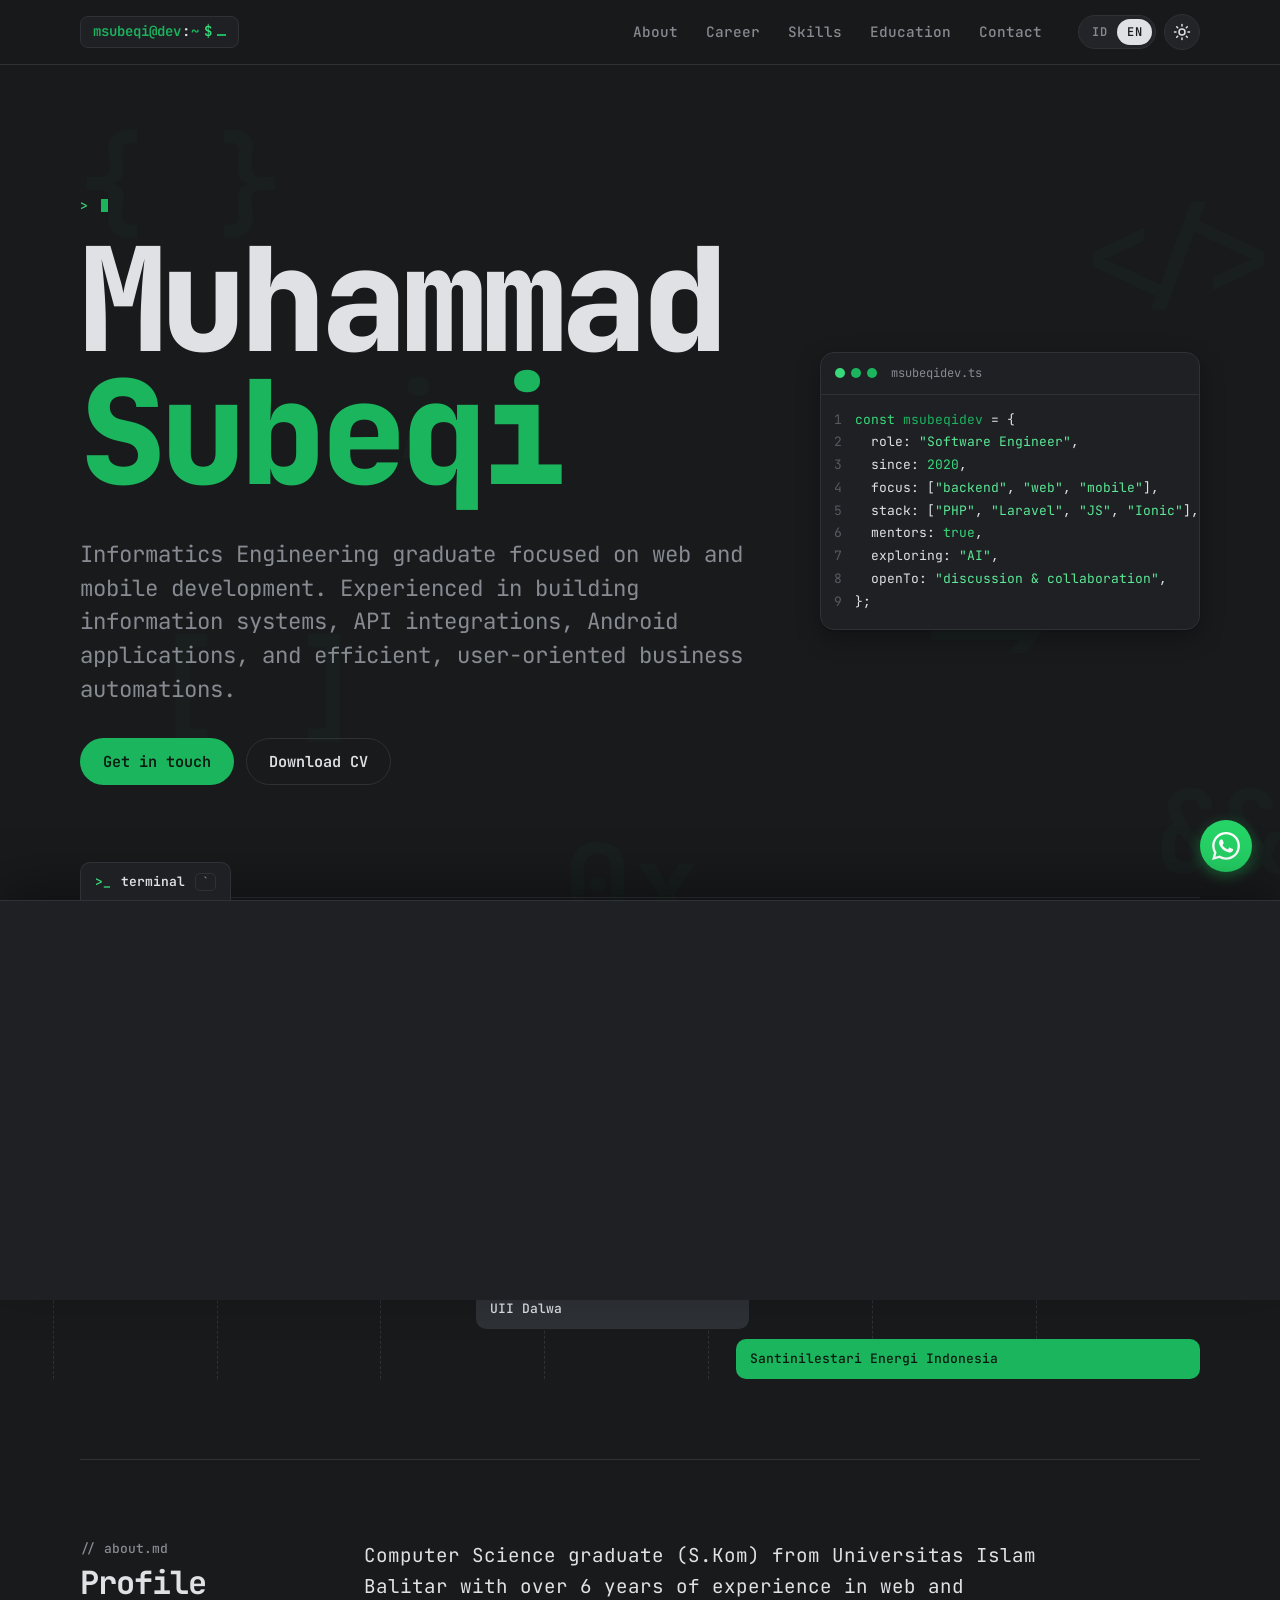
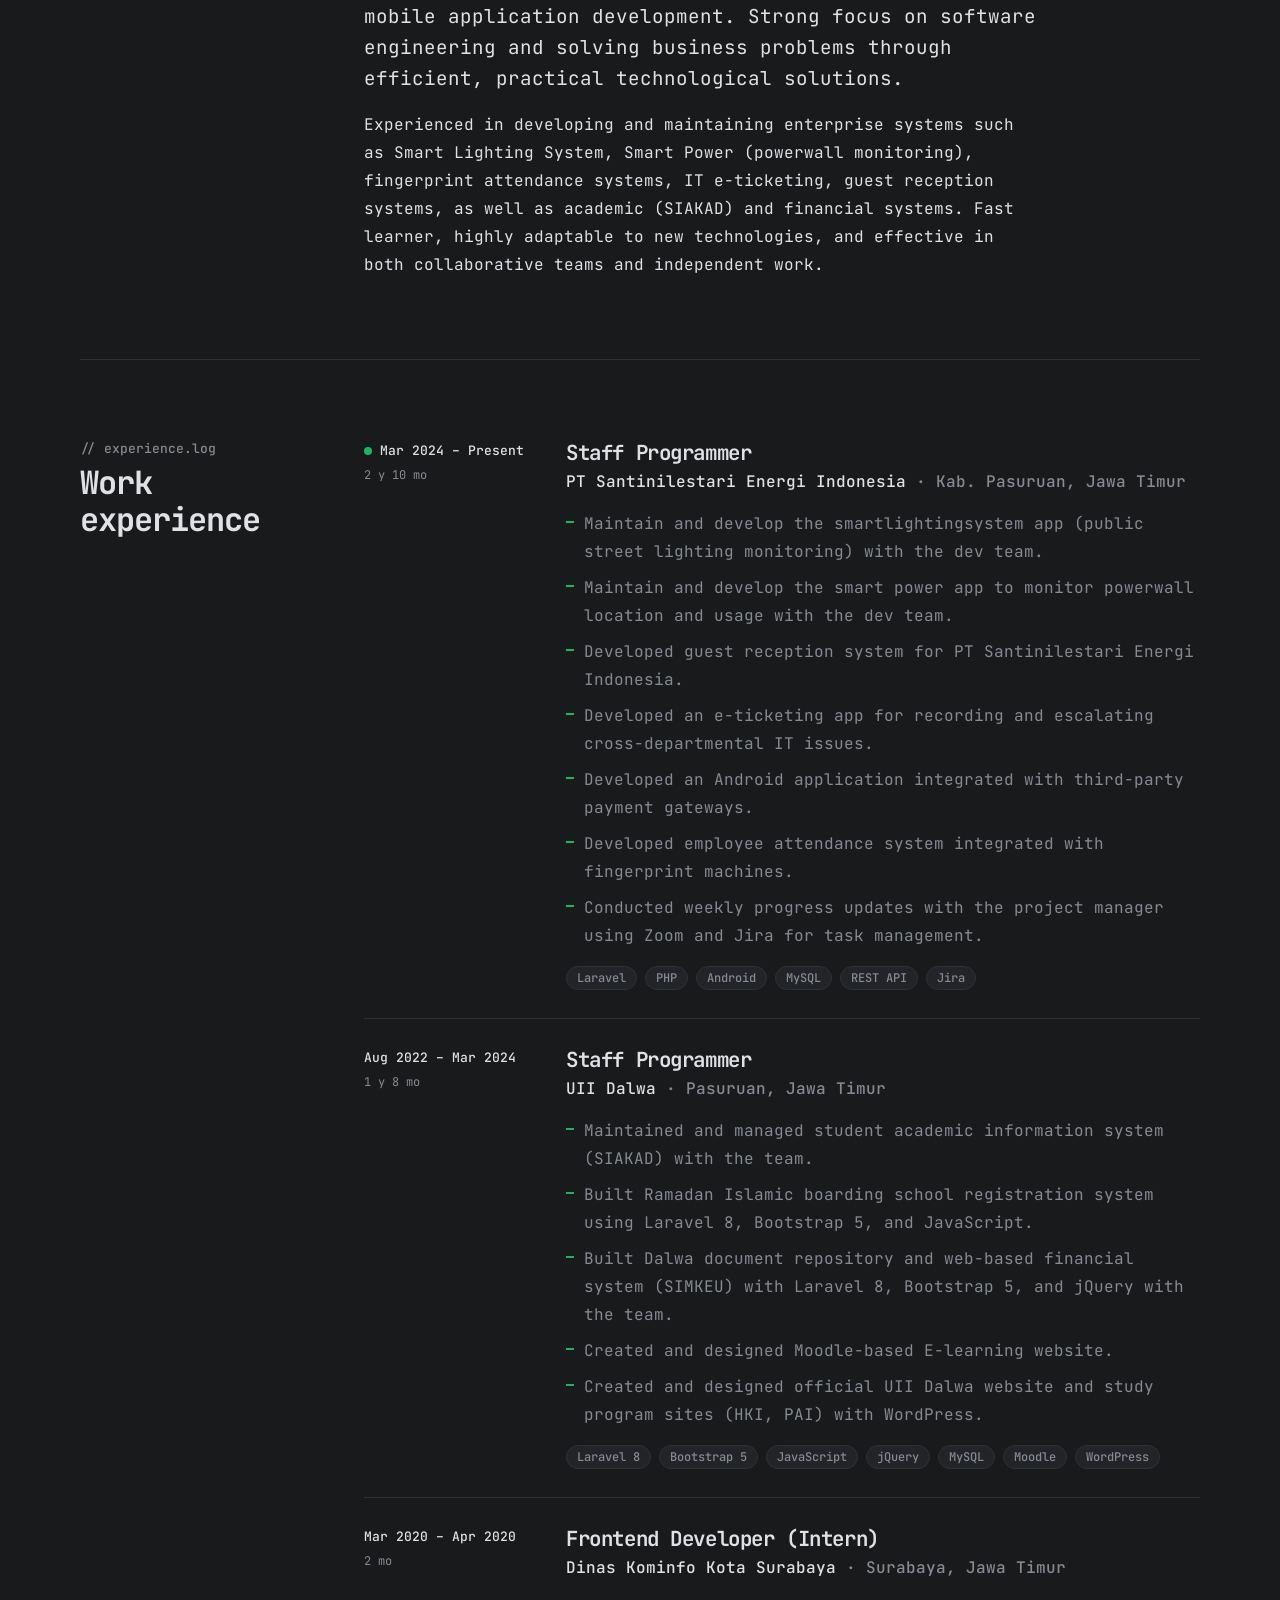
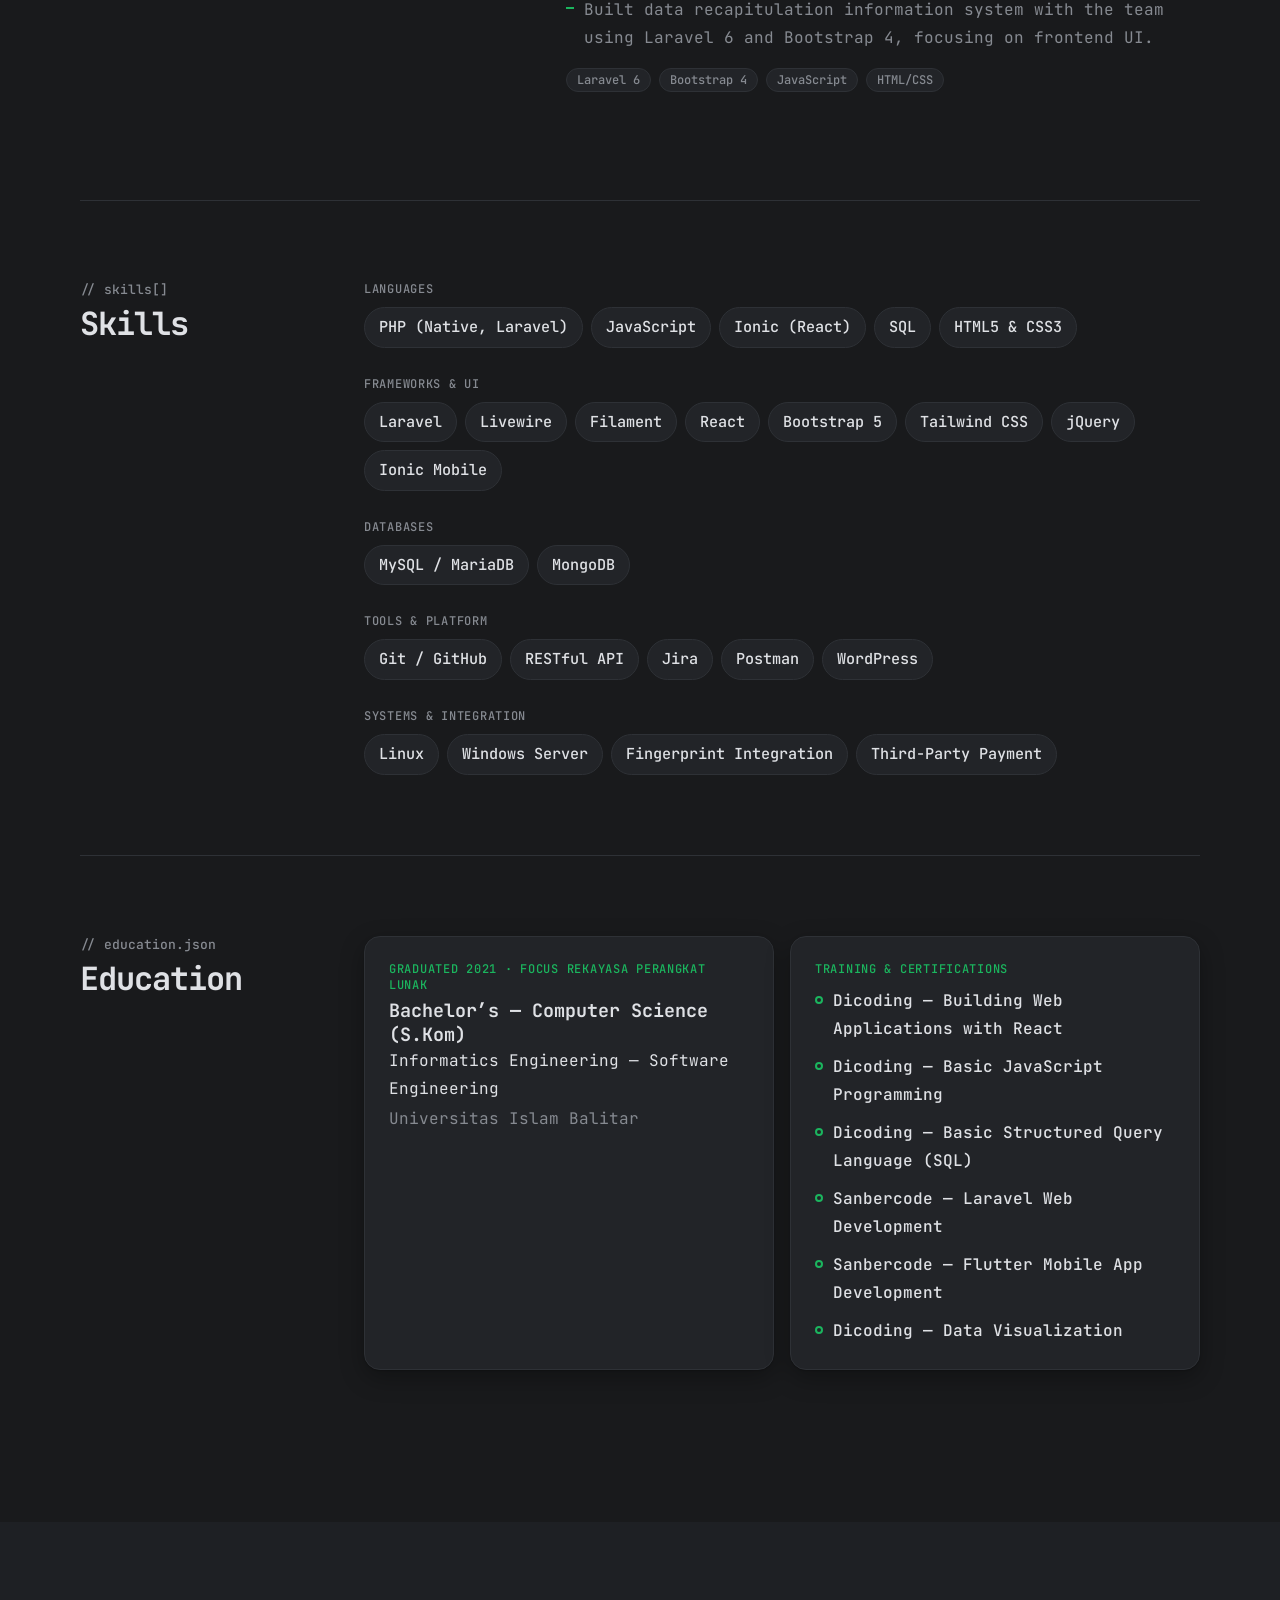
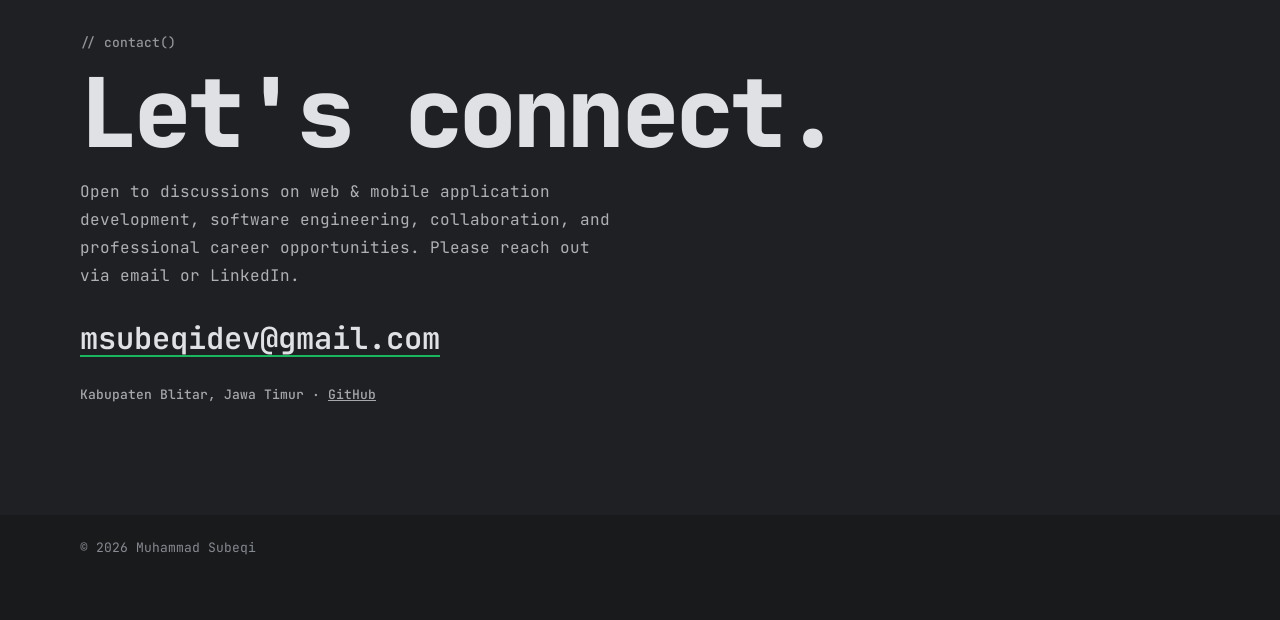
==== index.html @ 59c16192 "Initial commit: Muhammad Subeqi (msubeqidev) portfolio website" ====
<!doctype html>
<html lang="id">

<head>
    <meta charset="UTF-8" />
    <meta name="viewport" content="width=device-width, initial-scale=1.0, interactive-widget=resizes-content" />
    <title>Muhammad Subeqi — Software Engineer | Web &amp; Mobile Developer</title>
    <meta name="description"
        content="CV Muhammad Subeqi (msubeqidev), Software Engineer &amp; Web/Mobile Developer lulusan Teknik Informatika Universitas Islam Balitar. Berpengalaman dalam pengembangan sistem informasi enterprise, integrasi API, aplikasi Android, dan otomasi." />
    <meta name="author" content="Muhammad Subeqi" />
    <meta name="robots" content="index, follow, max-image-preview:large" />
    <link rel="canonical" href="https://msubeqidev.github.io/" />
    <meta name="theme-color" content="#191a1c" />

    <meta property="og:type" content="profile" />
    <meta property="og:site_name" content="Muhammad Subeqi" />
    <meta property="og:title" content="Muhammad Subeqi — Software Engineer | Web &amp; Mobile Developer" />
    <meta property="og:description"
        content="Software Engineer dengan pengalaman lebih dari 10 tahun di web, desktop, mobile, backend, dan arsitektur sistem." />
    <meta property="og:url" content="https://msubeqidev.github.io/" />
    <meta property="og:image" content="https://msubeqidev.github.io/og-image.png" />
    <meta property="og:image:width" content="1200" />
    <meta property="og:image:height" content="630" />
    <meta property="og:locale" content="id_ID" />
    <meta property="og:locale:alternate" content="en_US" />
    <meta property="profile:first_name" content="Muhammad" />
    <meta property="profile:last_name" content="Subeqi" />
    <meta name="twitter:card" content="summary_large_image" />
    <meta name="twitter:title" content="Muhammad Subeqi — Software Engineer | Web &amp; Mobile Developer" />
    <meta name="twitter:description"
        content="Software Engineer &amp; Web/Mobile Developer lulusan Teknik Informatika. Berpengalaman dalam sistem informasi enterprise, integrasi API, dan aplikasi Android." />
    <meta name="twitter:image" content="https://msubeqidev.github.io/og-image.png" />

    <script type="application/ld+json">
        {
            "@context": "https://schema.org",
            "@type": "ProfilePage",
            "url": "https://msubeqidev.github.io/",
            "mainEntity": {
                "@type": "Person",
                "name": "Muhammad Subeqi",
                "alternateName": "msubeqidev",
                "url": "https://msubeqidev.github.io/",
                "image": "https://msubeqidev.github.io/og-image.png",
                "jobTitle": "Staff Programmer",
                "worksFor": {
                    "@type": "Organization",
                    "name": "PT Santinilestari Energi Indonesia"
                },
                "alumniOf": {
                    "@type": "CollegeOrUniversity",
                    "name": "Universitas Islam Balitar"
                },
                "address": {
                    "@type": "PostalAddress",
                    "addressRegion": "Jawa Timur",
                    "addressCountry": "ID"
                },
                "email": "mailto:msubeqidev@gmail.com",
                "telephone": "08573561003",
                "sameAs": [
                    "https://github.com/muhsubeqi",
                    "https://id.linkedin.com/in/muhammadsubeqi"
                ],
                "knowsAbout": [
                    "Software Engineering",
                    "Web Development",
                    "Mobile Development",
                    "Backend Development",
                    "PHP",
                    "Laravel",
                    "JavaScript",
                    "React",
                    "Livewire",
                    "Filament",
                    "Android",
                    "MySQL",
                    "MongoDB",
                    "REST API",
                    "Jira"
                ]
            }
        }
    </script>
    <link rel="icon" type="image/svg+xml" href="./favicon.svg" />
    <script>
        try {
            var t = localStorage.getItem('theme');
            if (t === 'light' || t === 'dark') document.documentElement.dataset.theme = t;
        } catch (e) {
        }
        // Language: a saved choice wins; otherwise English unless the browser's first language is Indonesian.
        try {
            var l = null;
            try {
                l = localStorage.getItem('lang');
            } catch (e) {
            }
            if (l !== 'en' && l !== 'id') {
                var list = (navigator.languages && navigator.languages.length ? navigator.languages : [navigator.language || 'id']);
                var isId = list.some(function (x) {
                    return /^(id|in)(-|$)/i.test(x) || /-ID$/i.test(x);
                });
                l = isId ? 'id' : 'en';
            }
            if (l === 'en') document.documentElement.lang = 'en';
        } catch (e) {
        }
    </script>
    <script type="module" crossorigin src="./assets/index.js"></script>
    <link rel="stylesheet" crossorigin href="./assets/index.css">
</head>

<body>
    <div id="root">
        <div class="progress" aria-hidden="true"></div>
        <div class="glyphs" aria-hidden="true"><span style="left:6%;top:14%;--depth:0.22">{ }</span><span
                style="left:84%;top:22%;--depth:0.34">&lt;/&gt;</span><span
                style="left:72%;top:62%;--depth:0.14">=&gt;</span><span style="left:12%;top:70%;--depth:0.3">[
                ]</span><span style="left:90%;top:86%;--depth:0.2">&amp;&amp;</span><span
                style="left:44%;top:92%;--depth:0.12">0x</span><span style="left:30%;top:38%;--depth:0.4">;</span></div>
        <a class="skip" href="#about">Lewati ke konten</a>
        <header class="site-header">
            <div class="wrap header-row"><a class="brand" href="#top" aria-label="msubeqidev"><span class="ps1"
                        aria-hidden="true"><span class="ps-user">msubeqi@dev</span><span class="ps-sep">:</span><span
                            class="ps-path">~</span><span class="ps-dollar">$</span><span
                            class="ps-cursor"></span></span></a>
                <button type="button" class="menu-btn" aria-expanded="false" aria-controls="site-menu"
                    aria-label="Menu">
                    <svg viewBox="0 0 24 24" width="20" height="20" fill="none" stroke="currentColor" stroke-width="2"
                        stroke-linecap="round" aria-hidden="true">
                        <path d="M4 7h16M4 12h16M4 17h16"></path>
                    </svg>
                </button>
                <div id="site-menu" class="menu">
                    <nav class="nav" aria-label="Main"><a href="#about">Profil</a><a href="#career">Karier</a><a
                            href="#skills">Keahlian</a><a href="#background">Pendidikan</a><a href="#contact">Kontak</a>
                    </nav>
                    <div class="controls">
                        <div class="seg" role="group" aria-label="Bahasa">
                            <button type="button" aria-pressed="true">ID</button>
                            <button type="button" aria-pressed="false">EN</button>
                        </div>
                        <button type="button" class="icon-btn" aria-label="Ganti tema" aria-pressed="true">
                            <svg viewBox="0 0 24 24" width="18" height="18" fill="none" stroke="currentColor"
                                stroke-width="2" stroke-linecap="round" aria-hidden="true">
                                <circle cx="12" cy="12" r="4"></circle>
                                <path
                                    d="M12 2v2M12 20v2M4.9 4.9l1.4 1.4M17.7 17.7l1.4 1.4M2 12h2M20 12h2M4.9 19.1l1.4-1.4M17.7 6.3l1.4-1.4">
                                </path>
                            </svg>
                        </button>
                    </div>
                </div>
            </div>
        </header>
        <main>
            <section id="top" class="hero wrap">
                <div class="hero-main">
                    <p class="eyebrow" aria-label="Software Engineer · Web &amp; Mobile Developer"><span class="prompt"
                            aria-hidden="true">&gt;</span><span aria-hidden="true">Software Engineer</span><span
                            class="caret" aria-hidden="true"></span></p>
                    <h1 class="hero-name"><span class="px-a">Muhammad</span> <span class="px-b">Subeqi</span></h1>
                    <p class="hero-lead">Lulusan Teknik Informatika yang berfokus pada pengembangan aplikasi web dan
                        mobile. Berpengalaman membangun sistem informasi, integrasi API, aplikasi Android, serta
                        otomasi bisnis yang efisien dan berorientasi pengguna.</p>
                    <div class="hero-actions"><a class="btn btn-primary" href="#contact">Hubungi saya</a>
                        <a class="btn btn-ghost" href="./CV%20Muhammad%20Subeqi.pdf" download="CV Muhammad Subeqi.pdf" target="_blank" rel="noopener noreferrer">Download CV</a>
                    </div>
                </div>
                <div class="hero-side">
                    <div class="codecard" aria-hidden="true">
                        <div class="codecard-bar"><b></b><b></b><b></b><span>msubeqidev.ts</span></div>
                        <pre><div class="cl" style="animation-delay:0.5s"><span class="ln">1</span><i class="k">const</i> <i class="v">msubeqidev</i> = <!-- -->{</div><div class="cl" style="animation-delay:0.66s"><span
                            class="ln">2</span>  <!-- -->role: <i class="s">&quot;Software Engineer&quot;</i>,</div><div
                            class="cl" style="animation-delay:0.8200000000000001s"><span class="ln">3</span>  <!-- -->since: <i class="n">2020</i>,</div><div class="cl" style="animation-delay:0.98s"><span
                            class="ln">4</span>  <!-- -->focus: [<i class="s">&quot;web&quot;</i>, <i class="s">&quot;mobile&quot;</i>, <i class="s">&quot;backend&quot;</i>],</div><div class="cl"
                                                                         style="animation-delay:1.1400000000000001s"><span
                            class="ln">5</span>  <!-- -->stack: [<i class="s">&quot;PHP&quot;</i>, <i class="s">&quot;Laravel&quot;</i>, <i class="s">&quot;JS&quot;</i>, <i class="s">&quot;Flutter&quot;</i>],</div><div class="cl"
                                                                                                          style="animation-delay:1.3s"><span
                            class="ln">6</span>  <!-- -->mentors: <i class="n">true</i>,</div><div class="cl"
                                                                                                   style="animation-delay:1.46s"><span
                            class="ln">7</span>  <!-- -->exploring: <i class="s">&quot;AI&quot;</i>,</div><div
                            class="cl" style="animation-delay:1.62s"><span class="ln">8</span>  <!-- -->openTo: <i
                            class="s">&quot;<!-- -->discussion &amp; collaboration<!-- -->&quot;</i>,</div><div
                            class="cl" style="animation-delay:1.78s"><span class="ln">9</span>};</div></pre>
                    </div>
                </div>
                <dl class="status">
                    <div>
                        <dt>Saat ini</dt>
                        <dd><span class="pulse" aria-hidden="true"></span>Staff Programmer<!-- --> @ <!-- -->PT
                            Santinilestari Energi Indonesia
                        </dd>
                    </div>
                    <div>
                        <dt>Berkarier sejak</dt>
                        <dd>Mar 2020<!-- --> <span class="dim">· <!-- -->6 th 8 bln</span></dd>
                    </div>
                </dl>
            </section>
            <section class="section wrap" aria-labelledby="timeline-title">
                <div class="section-head">
                    <div class="title-block"><span class="cmt">// timeline.log</span>
                        <h2 id="timeline-title" class="section-title">Perjalanan karier</h2>
                    </div>
                    <p class="hint">Klik salah satu bar untuk melihat detail perannya.</p>
                </div>
                <div class="gantt">
                    <div class="gantt-axis" aria-hidden="true"><span style="left:0%">2020</span><span
                            style="left:14.46%">2021</span><span style="left:28.92%">2022</span><span
                            style="left:43.37%">2023</span><span style="left:57.83%">2024</span><span
                            style="left:72.29%">2025</span><span style="left:86.75%">2026</span>
                    </div>
                    <ul class="gantt-rows">
                        <li class="gantt-row"><a href="#role-kominfo" class="bar"
                                style="left:2.41%;width:2.41%;transition-delay:0ms"
                                aria-label="Frontend Developer (Magang), Dinas Kominfo Kota Surabaya: Mar 2020 – Apr 2020"
                                title="Frontend Developer (Magang), Dinas Kominfo Kota Surabaya: Mar 2020 – Apr 2020"><span
                                    class="bar-label">Dinas Kominfo Kota Surabaya</span></a></li>
                        <li class="gantt-row"><a href="#role-dalwa" class="bar label-in"
                                style="left:37.35%;width:24.1%;transition-delay:90ms"
                                aria-label="Staff Programmer, Universitas Islam Internasional Dalwa: Agu 2022 – Mar 2024"
                                title="Staff Programmer, Universitas Islam Internasional Dalwa: Agu 2022 – Mar 2024"><span
                                    class="bar-label">Universitas Islam Internasional Dalwa</span></a></li>
                        <li class="gantt-row"><a href="#role-santini" class="bar is-current label-in"
                                style="left:60.24%;width:39.76%;transition-delay:180ms"
                                aria-label="Staff Programmer, PT Santinilestari Energi Indonesia: Mar 2024 – Sekarang"
                                title="Staff Programmer, PT Santinilestari Energi Indonesia: Mar 2024 – Sekarang"><span
                                    class="bar-label">Santinilestari Energi Indonesia</span></a></li>
                    </ul>
                    <div class="gantt-grid" aria-hidden="true"><i style="left:0%"></i><i style="left:14.46%"></i><i
                            style="left:28.92%"></i><i style="left:43.37%"></i><i style="left:57.83%"></i><i
                            style="left:72.29%"></i><i style="left:86.75%"></i></div>
                </div>
            </section>
            <section id="about" class="section wrap two-col">
                <div class="title-block"><span class="cmt">// about.md</span>
                    <h2 class="section-title">Profil</h2>
                </div>
                <div class="prose reveal">
                    <p>Saya merupakan lulusan Program Studi Teknik Informatika (S.Kom) dari Universitas Islam Balitar
                        dengan pengalaman lebih dari 6 tahun dalam pengembangan aplikasi berbasis web dan mobile.
                        Memiliki ketertarikan yang kuat dalam rekayasa perangkat lunak serta pemecahan masalah melalui
                        solusi teknologi yang optimal dan tepat sasaran.</p>
                    <p>Berpengalaman membangun dan memelihara sistem informasi perusahaan seperti Smart Lighting System,
                        Smart Power (monitoring powerwall), sistem absensi fingerprint, e-ticketing IT, sistem
                        penerimaan tamu, hingga sistem akademik (SIAKAD) dan keuangan kampus. Memiliki semangat belajar
                        tinggi, adaptif terhadap perkembangan teknologi baru, serta dapat bekerja secara efektif baik
                        dalam tim maupun individu.</p>
                </div>
            </section>
            <section id="career" class="section wrap two-col">
                <div class="title-block"><span class="cmt">// experience.log</span>
                    <h2 class="section-title">Pengalaman kerja</h2>
                </div>
                <ol class="roles">
                    <li id="role-santini" class="reveal role is-current">
                        <div class="role-meta"><span class="role-dates">Mar 2024<!-- --> – <!-- -->Sekarang</span><span
                                class="role-dur">2 th 8 bln</span></div>
                        <div class="role-body">
                            <h3>Staff Programmer</h3>
                            <p class="role-company">PT Santinilestari Energi Indonesia<!-- --> <span class="dim">·
                                    <!-- -->Kab. Pasuruan, Jawa Timur</span>
                            </p>
                            <ul class="bullets">
                                <li>Memelihara dan mengembangkan aplikasi smartlightingsystem (pemantau penerangan jalan
                                    umum) bersama tim programmer.</li>
                                <li>Memelihara dan mengembangkan aplikasi smart power untuk memantau lokasi dan
                                    penggunaan powerwall bersama tim programmer.</li>
                                <li>Mengembangkan aplikasi sistem penerimaan tamu PT Santinilestari Energi Indonesia.
                                </li>
                                <li>Mengembangkan aplikasi e-ticket untuk pencatatan dan eskalasi kendala
                                    antar-departemen ke departemen IT.</li>
                                <li>Mengembangkan aplikasi Android yang terintegrasi dengan payment gateway pihak ke-3.
                                </li>
                                <li>Mengembangkan sistem informasi absensi karyawan yang terintegrasi langsung dengan
                                    mesin fingerprint.</li>
                                <li>Rutin berkoordinasi mingguan untuk update progres bersama project manager
                                    menggunakan Zoom dan Jira dalam pembagian tugas.</li>
                            </ul>
                            <ul class="chips chips-sm" aria-label="Stack">
                                <li>Laravel</li>
                                <li>PHP</li>
                                <li>Android</li>
                                <li>MySQL</li>
                                <li>REST API</li>
                                <li>Jira</li>
                            </ul>
                        </div>
                    </li>
                    <li id="role-dalwa" class="reveal role">
                        <div class="role-meta"><span class="role-dates">Agu 2022<!-- --> – <!-- -->Mar 2024</span><span
                                class="role-dur">1 th 8 bln</span></div>
                        <div class="role-body">
                            <h3>Staff Programmer</h3>
                            <p class="role-company">Universitas Islam Internasional Dalwa<!-- --> <span class="dim">·
                                    <!-- -->Pasuruan, Jawa Timur</span>
                            </p>
                            <ul class="bullets">
                                <li>Memelihara dan mengelola sistem informasi akademik mahasiswa (SIAKAD) bersama tim.
                                </li>
                                <li>Membuat sistem pendaftaran pondok Ramadhan menggunakan framework Laravel 8,
                                    Bootstrap 5, dan JavaScript.</li>
                                <li>Membuat aplikasi penyimpanan berkas Dalwa dan sistem informasi keuangan (SIMKEU)
                                    berbasis web dengan Laravel 8, Bootstrap 5, dan jQuery bersama tim sesuai
                                    permintaan.</li>
                                <li>Membuat dan mendesain website E-learning berbasis Moodle.</li>
                                <li>Membuat dan mendesain website resmi UII Dalwa serta program studi HKI dan PAI dengan
                                    WordPress.</li>
                            </ul>
                            <ul class="chips chips-sm" aria-label="Stack">
                                <li>Laravel 8</li>
                                <li>Bootstrap 5</li>
                                <li>JavaScript</li>
                                <li>jQuery</li>
                                <li>MySQL</li>
                                <li>Moodle</li>
                                <li>WordPress</li>
                            </ul>
                        </div>
                    </li>
                    <li id="role-kominfo" class="reveal role">
                        <div class="role-meta"><span class="role-dates">Mar 2020<!-- --> – <!-- -->Apr 2020</span><span
                                class="role-dur">2 bln</span></div>
                        <div class="role-body">
                            <h3>Frontend Developer (Magang)</h3>
                            <p class="role-company">Dinas Kominfo Kota Surabaya<!-- --> <span class="dim">·
                                    <!-- -->Surabaya, Jawa Timur</span>
                            </p>
                            <ul class="bullets">
                                <li>Membuat sistem informasi rekapitulasi data bersama tim dengan Laravel 6 dan
                                    Bootstrap 4 (fokus pada bagian frontend antarmuka pengguna).</li>
                            </ul>
                            <ul class="chips chips-sm" aria-label="Stack">
                                <li>Laravel 6</li>
                                <li>Bootstrap 4</li>
                                <li>JavaScript</li>
                                <li>HTML/CSS</li>
                            </ul>
                        </div>
                    </li>
                </ol>
            </section>
            <section id="skills" class="section wrap two-col">
                <div class="title-block"><span class="cmt">// skills[]</span>
                    <h2 class="section-title">Keahlian</h2>
                </div>
                <div class="skill-groups">
                    <div class="skill-group reveal">
                        <h3>Bahasa pemrograman</h3>
                        <ul class="chips">
                            <li>PHP (Native, Laravel)</li>
                            <li>JavaScript</li>
                            <li>Dart (Flutter)</li>
                            <li>SQL</li>
                            <li>HTML5 &amp; CSS3</li>
                        </ul>
                    </div>
                    <div class="skill-group reveal">
                        <h3>Framework &amp; UI</h3>
                        <ul class="chips">
                            <li>Laravel</li>
                            <li>Livewire</li>
                            <li>Filament</li>
                            <li>React</li>
                            <li>Bootstrap 5</li>
                            <li>Tailwind CSS</li>
                            <li>jQuery</li>
                            <li>Ionic Mobile</li>
                        </ul>
                    </div>
                    <div class="skill-group reveal">
                        <h3>Database</h3>
                        <ul class="chips">
                            <li>MySQL / MariaDB</li>
                            <li>MongoDB</li>
                        </ul>
                    </div>
                    <div class="skill-group reveal">
                        <h3>Tools &amp; Platform</h3>
                        <ul class="chips">
                            <li>Git / GitHub</li>
                            <li>RESTful API</li>
                            <li>Jira</li>
                            <li>Postman</li>
                            <li>Moodle</li>
                            <li>WordPress</li>
                        </ul>
                    </div>
                    <div class="skill-group reveal">
                        <h3>Sistem &amp; Integrasi</h3>
                        <ul class="chips">
                            <li>Linux</li>
                            <li>Windows Server</li>
                            <li>Fingerprint Integration</li>
                            <li>Third-Party Payment</li>
                        </ul>
                    </div>
                </div>
            </section>
            <section id="background" class="section wrap two-col">
                <div class="title-block"><span class="cmt">// education.json</span>
                    <h2 class="section-title">Pendidikan</h2>
                </div>
                <div class="bg-grid">
                    <div class="card reveal">
                        <p class="card-kicker">Lulus<!-- --> <!-- -->2021<!-- --> · <!-- -->Peminatan<!-- -->
                            <!-- -->Rekayasa Perangkat Lunak
                        </p>
                        <h3>Strata 1 — Sarjana Komputer (S.Kom)</h3>
                        <p>Teknik Informatika</p>
                        <p class="dim">Universitas Islam Balitar</p>
                        <p class="dim" style="margin-top:8px;font-size:.8125rem">Skripsi: "Rancang bangun aplikasi toko
                            alat pancing berbasis web pada Toko Asri Raya Fishing"</p>
                    </div>
                    <div class="card reveal">
                        <p class="card-kicker">Pelatihan &amp; sertifikasi</p>
                        <ul class="cert-list">
                            <li>Dicoding — Belajar Membuat Aplikasi Web dengan React</li>
                            <li>Dicoding — Belajar Dasar Pemrograman JavaScript</li>
                            <li>Dicoding — Belajar Dasar Structured Query Language (SQL)</li>
                            <li>Sanbercode — Laravel Web Development</li>
                            <li>Sanbercode — Flutter Mobile App Development</li>
                            <li>Dicoding — Belajar Visualisasi Data</li>
                        </ul>
                    </div>
                </div>
            </section>
        </main>
        <section id="contact" class="contact">
            <div class="wrap"><span class="cmt">// contact()</span>
                <h2 class="contact-title">Mari berdiskusi.</h2>
                <p class="contact-body">Terbuka untuk diskusi mengenai pengembangan aplikasi web &amp; mobile, rekayasa
                    perangkat lunak, kolaborasi, maupun peluang kerja profesional. Silakan hubungi melalui email atau
                    LinkedIn.</p><a class="mail" href="mailto:msubeqidev@gmail.com">msubeqidev@gmail.com</a>
                <p class="contact-meta">Kabupaten Blitar, Jawa Timur<!-- --> ·<!-- --> 08573561003<!-- --> ·<!-- --> <a
                        href="https://github.com/muhsubeqi" rel="noopener">GitHub</a><!-- --> ·<!-- --> <a
                        href="https://id.linkedin.com/in/muhammadsubeqi" rel="noopener">LinkedIn</a></p>
            </div>
        </section>
        <footer class="footer wrap">© <!-- -->2026<!-- --> <!-- -->Muhammad Subeqi (msubeqidev)</footer>
        <a href="https://wa.me/628573561003" target="_blank" rel="noopener noreferrer" class="wa-float" aria-label="Hubungi via WhatsApp (08573561003)" title="Chat WhatsApp">
            <svg xmlns="http://www.w3.org/2000/svg" viewBox="0 0 24 24" width="28" height="28" fill="currentColor" aria-hidden="true">
                <path d="M.057 24l1.687-6.163c-1.041-1.804-1.588-3.849-1.587-5.946.003-6.556 5.338-11.891 11.893-11.891 3.181.001 6.167 1.24 8.413 3.488 2.245 2.248 3.481 5.236 3.48 8.414-.003 6.557-5.338 11.892-11.893 11.892-1.99-.001-3.951-.5-5.688-1.448l-6.305 1.654zm6.597-3.807c1.676.995 3.276 1.591 5.392 1.592 5.448 0 9.886-4.434 9.889-9.885.002-5.462-4.415-9.89-9.881-9.892-5.452 0-9.887 4.434-9.889 9.884-.001 2.225.651 3.891 1.746 5.634l-.999 3.648 3.742-.981zm11.387-5.464c-.074-.124-.272-.198-.57-.347-.297-.149-1.758-.868-2.031-.967-.272-.099-.47-.149-.669.149-.198.297-.768.967-.941 1.165-.173.198-.347.223-.644.074-.297-.149-1.255-.462-2.39-1.475-.883-.788-1.48-1.761-1.653-2.059-.173-.297-.018-.458.13-.606.134-.133.297-.347.446-.521.151-.172.2-.296.3-.495.099-.198.05-.372-.025-.521-.075-.148-.669-1.611-.916-2.206-.242-.579-.487-.501-.669-.51l-.57-.01c-.198 0-.52.074-.792.372s-1.04 1.016-1.04 2.479 1.065 2.876 1.213 3.074c.149.198 2.095 3.2 5.076 4.487.709.306 1.263.489 1.694.626.712.226 1.36.194 1.872.118.571-.085 1.758-.719 2.006-1.413.248-.695.248-1.29.173-1.414z" />
            </svg>
            <span class="wa-tooltip">WhatsApp</span>
        </a>
        <div class="term">
            <button type="button" class="term-tab" aria-expanded="false" aria-controls="term-panel"><span
                    class="term-glyph" aria-hidden="true">&gt;_</span><span>terminal</span><kbd
                    aria-hidden="true">`</kbd></button>
            <div id="term-panel" class="term-panel" role="region" aria-label="Terminal" inert=""></div>
        </div>
    </div>
</body>

</html>
---- assets/index.css ----
@font-face {
  font-family: JetBrains Mono Variable;
  font-style: normal;
  font-display: swap;
  font-weight: 100 800;
  src: url([data-uri])format("woff2-variations");
  unicode-range: U+460-52F, U+1C80-1C8A, U+20B4, U+2DE0-2DFF, U+A640-A69F, U+FE2E-FE2F;
}

@font-face {
  font-family: JetBrains Mono Variable;
  font-style: normal;
  font-display: swap;
  font-weight: 100 800;
  src: url(./jetbrains-mono-cyrillic-wght-normal-D73BlboJ.woff2)format("woff2-variations");
  unicode-range: U+301, U+400-45F, U+490-491, U+4B0-4B1, U+2116;
}

@font-face {
  font-family: JetBrains Mono Variable;
  font-style: normal;
  font-display: swap;
  font-weight: 100 800;
  src: url(./jetbrains-mono-greek-wght-normal-Bw9x6K1M.woff2)format("woff2-variations");
  unicode-range: U+370-377, U+37A-37F, U+384-38A, U+38C, U+38E-3A1, U+3A3-3FF;
}

@font-face {
  font-family: JetBrains Mono Variable;
  font-style: normal;
  font-display: swap;
  font-weight: 100 800;
  src: url(./jetbrains-mono-vietnamese-wght-normal-Bt-aOZkq.woff2)format("woff2-variations");
  unicode-range: U+102-103, U+110-111, U+128-129, U+168-169, U+1A0-1A1, U+1AF-1B0, U+300-301, U+303-304, U+308-309, U+323, U+329, U+1EA0-1EF9, U+20AB;
}

@font-face {
  font-family: JetBrains Mono Variable;
  font-style: normal;
  font-display: swap;
  font-weight: 100 800;
  src: url(./jetbrains-mono-latin-ext-wght-normal-DBQx-q_a.woff2)format("woff2-variations");
  unicode-range: U+100-2BA, U+2BD-2C5, U+2C7-2CC, U+2CE-2D7, U+2DD-2FF, U+304, U+308, U+329, U+1D00-1DBF, U+1E00-1E9F, U+1EF2-1EFF, U+2020, U+20A0-20AB, U+20AD-20C0, U+2113, U+2C60-2C7F, U+A720-A7FF;
}

@font-face {
  font-family: JetBrains Mono Variable;
  font-style: normal;
  font-display: swap;
  font-weight: 100 800;
  src: url(./jetbrains-mono-latin-wght-normal-B9CIFXIH.woff2)format("woff2-variations");
  unicode-range: U+??, U+131, U+152-153, U+2BB-2BC, U+2C6, U+2DA, U+2DC, U+304, U+308, U+329, U+2000-206F, U+20AC, U+2122, U+2191, U+2193, U+2212, U+2215, U+FEFF, U+FFFD;
}

:root {
  --bg: #191a1c;
  --surface: #222428;
  --ink: #dfe1e5;
  --muted: #868a91;
  --line: #2e3136;
  --accent: #1bb55e;
  --accent-ink: #0c1b11;
  --accent-text: #1bb55e;
  --signal: #1bb55e;
  --pink: #38d97a;
  --shadow: 0 1px 2px #00000033, 0 8px 24px #0000004d;
  --mk-bg: #1e2024;
  --mk-ink: #dfe1e5;
  --mk-muted: #868a91;
  --mk-line: #2e3136;
  --mk-pink: #38d97a;
  --mk-orange: #1bb55e;
  --mk-green: #1bb55e;
  --mk-yellow: #5ce896;
  --mk-purple: #38d97a;
  --mk-blue: #1bb55e;
  --panel-bg: #1e2024;
  --bar: #2e3136;
  --bar-ink: #dfe1e5;
  --f-display: "JetBrains Mono Variable", "JetBrains Mono", ui-monospace, "Cascadia Code", Consolas, monospace;
  --f-body: var(--f-display);
  --f-mono: "JetBrains Mono Variable", "JetBrains Mono", ui-monospace, monospace;
  --wrap: 1120px;
  --gutter: clamp(16px, 4vw, 32px);
  --lightningcss-light: ;
  --lightningcss-dark: initial;
  color-scheme: dark;
}

:root[data-theme=light] {
  --bg: #f7f8fa;
  --surface: #ffffff;
  --ink: #1a1b1e;
  --muted: #5c6068;
  --line: #dcdfe4;
  --accent: #158a43;
  --accent-ink: #ffffff;
  --accent-text: #1e5631;
  --signal: #158a43;
  --pink: #1bb55e;
  --shadow: 0 1px 2px #0000000d, 0 10px 28px #00000014;
  --panel-bg: #191a1c;
  --bar: #191a1c;
  --bar-ink: #dfe1e5;
  --lightningcss-light: initial;
  --lightningcss-dark: ;
  color-scheme: light;
}

::selection {
  background: color-mix(in srgb, var(--pink) 26%, transparent);
}

*,
:before,
:after {
  box-sizing: border-box;
}

html {
  -webkit-text-size-adjust: 100%;
  scroll-padding-top: 76px;
}

body {
  background: var(--bg);
  color: var(--ink);
  font: 400 1rem/1.75 var(--f-body);
  -webkit-font-smoothing: antialiased;
  margin: 0;
}

h1,
h2,
h3,
p,
ul,
ol,
dl,
dd {
  margin: 0;
}

ul,
ol {
  padding: 0;
  list-style: none;
}

a {
  color: inherit;
}

:focus-visible {
  outline: 3px solid var(--accent);
  outline-offset: 3px;
  border-radius: 6px;
}

.wrap {
  width: min(100% - 2 * var(--gutter), var(--wrap));
  margin-inline: auto;
}

.dim {
  color: var(--muted);
}

.skip {
  z-index: 100;
  background: var(--ink);
  color: var(--bg);
  border-radius: 8px;
  padding: 8px 14px;
  position: absolute;
  top: -60px;
  left: 16px;
}

.skip:focus {
  top: 12px;
}

.site-header {
  z-index: 50;
  background: color-mix(in srgb, var(--bg) 82%, transparent);
  -webkit-backdrop-filter: blur(14px);
  border-bottom: 1px solid var(--line);
  position: sticky;
  top: 0;
}

.header-row {
  align-items: center;
  gap: 24px;
  height: 64px;
  display: flex;
}

.brand {
  font: 600 1rem var(--f-display);
  align-items: center;
  gap: 10px;
  margin-right: auto;
  text-decoration: none;
  display: flex;
}

.ps1 {
  border: 1px solid var(--mk-line);
  background: var(--panel-bg);
  color: var(--mk-ink);
  font: 600 .875rem/1.2 var(--f-mono);
  white-space: nowrap;
  border-radius: 8px;
  align-items: baseline;
  gap: 1px;
  padding: 6px 12px 7px;
  display: inline-flex;
}

.ps-user {
  color: var(--mk-green);
}

.ps-path {
  color: var(--mk-blue);
}

.ps-sep {
  color: var(--mk-ink);
}

.ps-dollar {
  color: var(--mk-pink);
  margin-left: .5ch;
}

.ps-cursor {
  background: var(--mk-orange);
  width: .62em;
  height: .16em;
  margin-left: .5ch;
  animation: 1.05s step-end infinite blink;
  display: inline-block;
}

.brand:hover .ps-user {
  color: var(--mk-ink);
  transition: color .2s;
}

.nav {
  gap: 4px;
  display: flex;
}

.nav a {
  color: var(--muted);
  border-radius: 999px;
  padding: 6px 12px;
  font-size: .9rem;
  font-weight: 500;
  text-decoration: none;
  transition: color .15s, background .15s;
}

.nav a:hover {
  color: var(--ink);
  background: color-mix(in srgb, var(--ink) 7%, transparent);
}

.controls {
  align-items: center;
  gap: 8px;
  display: flex;
}

.seg {
  border: 1px solid var(--line);
  background: var(--surface);
  border-radius: 999px;
  padding: 3px;
  display: inline-flex;
}

.seg button {
  font: 600 .75rem var(--f-mono);
  letter-spacing: .04em;
  color: var(--muted);
  cursor: pointer;
  background: 0 0;
  border: 0;
  border-radius: 999px;
  padding: 5px 10px;
}

.seg button[aria-pressed=true] {
  background: var(--ink);
  color: var(--bg);
}

.icon-btn {
  border: 1px solid var(--line);
  background: var(--surface);
  width: 36px;
  height: 36px;
  color: var(--ink);
  cursor: pointer;
  border-radius: 999px;
  place-items: center;
  display: grid;
}

.icon-btn:hover {
  border-color: var(--accent);
}

.hero {
  grid-template-columns: minmax(0, 1fr);
  gap: 40px 48px;
  padding-block: clamp(56px, 11vw, 132px) clamp(32px, 6vw, 64px);
  display: grid;
}

.hero-side {
  display: none;
}

@media (width>=1080px) {
  .hero {
    grid-template-columns: minmax(0, 1fr) 380px;
    align-items: center;
  }

  .hero-side {
    display: block;
  }

  .hero-name {
    font-size: clamp(3.25rem, 8.6vw, 7.5rem);
  }

  .status {
    grid-column: 1/-1;
  }
}

.status {
  grid-column: 1/-1;
}

.px-a {
  transform: translateY(calc(var(--sy, 0) * -.05px));
}

.px-b {
  transform: translateY(calc(var(--sy, 0) * .04px));
}

.hero-side {
  transform: translateY(calc(var(--sy, 0) * .07px));
}

.glyphs {
  z-index: -1;
  pointer-events: none;
  font: 700 clamp(3rem, 9vw, 8rem) / 1 var(--f-mono);
  color: var(--accent);
  opacity: .035;
  position: fixed;
  inset: 0;
  overflow: hidden;
}

.glyphs span {
  transform: translateY(calc(var(--sy, 0) * var(--depth) * -1px));
  will-change: transform;
  position: absolute;
}

.progress {
  z-index: 60;
  background: var(--accent);
  height: 3px;
  transform: scaleX(var(--p, 0));
  transform-origin: 0;
  position: fixed;
  inset: 0 0 auto;
}

.eyebrow {
  text-transform: none;
  letter-spacing: .02em;
  min-height: 1.4em;
  font-size: .9375rem;
}

.prompt {
  color: var(--pink);
  margin-right: .7em;
}

.caret {
  vertical-align: -.18em;
  background: var(--accent);
  width: .55em;
  height: 1.05em;
  margin-left: 3px;
  animation: 1.05s step-end infinite blink;
  display: inline-block;
}

@keyframes blink {
  50% {
    opacity: 0;
  }
}

.cmt {
  font: 500 .8125rem var(--f-mono);
  color: var(--muted);
  margin-bottom: 8px;
  display: block;
}

.contact .cmt {
  color: inherit;
  opacity: .6;
  margin-bottom: 16px;
}

.title-block .section-title {
  display: block;
}

.codecard {
  border: 1px solid var(--mk-line);
  background: var(--panel-bg);
  color: var(--mk-ink);
  box-shadow: var(--shadow);
  font: 400 .8125rem / 1.75 var(--f-mono);
  border-radius: 14px;
  overflow: hidden;
}

.codecard-bar {
  border-bottom: 1px solid var(--mk-line);
  color: var(--mk-muted);
  align-items: center;
  gap: 6px;
  padding: 10px 14px;
  display: flex;
}

.codecard-bar b {
  background: var(--mk-line);
  border-radius: 50%;
  width: 10px;
  height: 10px;
}

.codecard-bar b:first-child {
  background: var(--mk-pink);
}

.codecard-bar b:nth-child(2) {
  background: var(--mk-orange);
}

.codecard-bar b:nth-child(3) {
  background: var(--mk-green);
}

.codecard-bar span {
  margin-left: 8px;
  font-size: .75rem;
}

.codecard pre {
  font: inherit;
  white-space: pre;
  margin: 0;
  padding: 14px 16px 16px 0;
  overflow-x: auto;
}

.cl {
  opacity: 0;
  animation: .4s forwards line-in;
}

@keyframes line-in {
  0% {
    opacity: 0;
    transform: translate(-6px);
  }

  to {
    opacity: 1;
    transform: none;
  }
}

.ln {
  text-align: right;
  width: 2.6em;
  color: var(--mk-muted);
  opacity: .55;
  -webkit-user-select: none;
  user-select: none;
  padding-right: 1em;
  display: inline-block;
}

.codecard i {
  font-style: normal;
}

.codecard .k {
  color: var(--mk-pink);
}

.codecard .v {
  color: var(--mk-green);
}

.codecard .s {
  color: var(--mk-yellow);
}

.codecard .n {
  color: var(--mk-purple);
}

.reveal-on .reveal {
  opacity: 0;
  transition: opacity .6s, transform .6s cubic-bezier(.2, .7, .2, 1);
  transform: translateY(18px);
}

.reveal-on .reveal.in {
  opacity: 1;
  transform: none;
}

.eyebrow {
  font: 500 .8125rem var(--f-mono);
  letter-spacing: .06em;
  text-transform: uppercase;
  color: var(--accent);
}

.hero-name {
  font: 800 clamp(2.25rem, 11.5vw, 9rem) / .92 var(--f-display);
  letter-spacing: -.04em;
  margin-top: 18px;
}

.hero-name span {
  display: inline-block;
}

.hero-name span:last-child {
  color: var(--accent);
}

.hero-lead {
  max-width: 34em;
  color: var(--muted);
  margin-top: clamp(24px, 4vw, 40px);
  font-size: clamp(1.15rem, 2.2vw, 1.4rem);
  line-height: 1.5;
}

.hero-actions {
  flex-wrap: wrap;
  gap: 12px;
  margin-top: 32px;
  display: flex;
}

.btn {
  font: 600 .95rem var(--f-body);
  cursor: pointer;
  border: 1px solid #0000;
  border-radius: 999px;
  align-items: center;
  padding: 12px 22px;
  text-decoration: none;
  transition: transform .15s, box-shadow .15s, background .15s;
  display: inline-flex;
}

.btn-primary {
  background: var(--accent);
  color: var(--accent-ink);
}

.btn-primary:hover {
  background: #20c868;
  box-shadow: 0 6px 18px color-mix(in srgb, var(--accent) 40%, transparent);
  transform: translateY(-1px);
}

.btn-ghost {
  color: var(--ink);
  border-color: var(--line);
  background: 0 0;
}

.btn-ghost:hover {
  border-color: var(--pink);
}

.status {
  border-top: 1px solid var(--line);
  flex-wrap: wrap;
  gap: 12px 48px;
  margin-top: clamp(40px, 7vw, 72px);
  padding-top: 20px;
  display: flex;
}

.status dt {
  font: 500 .75rem var(--f-mono);
  letter-spacing: .06em;
  text-transform: uppercase;
  color: var(--muted);
}

.status dd {
  margin-top: 4px;
  font-weight: 500;
}

.pulse {
  background: var(--signal);
  width: 9px;
  height: 9px;
  box-shadow: 0 0 0 0 color-mix(in srgb, var(--signal) 60%, transparent);
  border-radius: 50%;
  margin-right: 10px;
  animation: 2.4s ease-out infinite pulse;
  display: inline-block;
}

@keyframes pulse {

  70%,
  to {
    box-shadow: 0 0 0 9px #0000;
  }
}

.section {
  border-top: 1px solid var(--line);
  padding-block: clamp(40px, 7vw, 80px);
}

.section-head {
  flex-wrap: wrap;
  justify-content: space-between;
  align-items: baseline;
  gap: 8px 24px;
  margin-bottom: 32px;
  display: flex;
}

.section-title {
  font: 700 clamp(1.5rem, 3vw, 2rem) / 1.15 var(--f-display);
  letter-spacing: -.03em;
}

.hint {
  color: var(--muted);
  font-size: .875rem;
}

.two-col {
  grid-template-columns: 220px 1fr;
  gap: 24px clamp(24px, 5vw, 64px);
  display: grid;
}

.prose {
  gap: 1.1em;
  max-width: 42em;
  display: grid;
}

.prose p:first-child {
  font-size: 1.2rem;
  line-height: 1.6;
}

.gantt {
  padding-top: 30px;
  position: relative;
}

.gantt-axis {
  height: 22px;
  font: 500 .7rem var(--f-mono);
  color: var(--muted);
  position: absolute;
  inset: 0 0 auto;
}

.gantt-axis span {
  position: absolute;
  transform: translate(-50%);
}

.gantt-axis span:nth-child(2n) {
  display: none;
}

@media (width>=720px) {
  .gantt-axis span:nth-child(2n) {
    display: block;
  }
}

.gantt-grid {
  pointer-events: none;
  position: absolute;
  inset: 26px 0 0;
}

.gantt-grid i {
  border-left: 1px dashed var(--line);
  position: absolute;
  top: 0;
  bottom: 0;
}

.gantt-rows {
  z-index: 1;
  gap: 10px;
  display: grid;
  position: relative;
}

.gantt-row {
  height: 40px;
  position: relative;
}

.bar {
  background: var(--bar);
  min-width: 10px;
  height: 100%;
  color: var(--bar-ink);
  transform-origin: 0;
  opacity: 0;
  border-radius: 10px;
  align-items: center;
  text-decoration: none;
  transition: transform .7s cubic-bezier(.2, .7, .2, 1), opacity .4s, filter .15s;
  display: flex;
  position: absolute;
  top: 0;
  transform: scaleX(0);
}

.is-ready .bar {
  opacity: 1;
  transform: none;
}

.bar:hover {
  filter: brightness(1.25);
}

.bar.is-current {
  background: var(--accent);
  color: var(--accent-ink);
}

.bar-label {
  white-space: nowrap;
  font: 500 .8125rem var(--f-mono);
  color: var(--ink);
  position: absolute;
  left: calc(100% + 10px);
}

.bar.label-in .bar-label {
  color: inherit;
  left: 14px;
}

.bar.is-current .bar-label {
  left: 14px;
}

.roles {
  gap: 0;
  display: grid;
}

.role {
  border-bottom: 1px solid var(--line);
  grid-template-columns: 170px 1fr;
  gap: 8px 32px;
  padding-block: 28px;
  display: grid;
}

.role:first-child {
  padding-top: 0;
}

.role:last-child {
  border-bottom: 0;
}

.role-meta {
  font-family: var(--f-mono);
  align-content: start;
  gap: 2px;
  display: grid;
}

.role-dates {
  font-size: .8125rem;
  font-weight: 500;
}

.role-dur {
  color: var(--muted);
  font-size: .75rem;
}

.role.is-current .role-dates:before {
  content: "";
  background: var(--signal);
  border-radius: 50%;
  width: 8px;
  height: 8px;
  margin-right: 8px;
  display: inline-block;
}

.role h3 {
  font: 650 1.3rem / 1.25 var(--f-display);
  letter-spacing: -.02em;
}

.role-company {
  margin-top: 2px;
  font-weight: 500;
}

.bullets {
  color: var(--muted);
  gap: 8px;
  margin-top: 14px;
  font-size: 1rem;
  display: grid;
}

.bullets li {
  padding-left: 18px;
  position: relative;
}

.bullets li:before {
  content: "";
  background: var(--accent);
  width: 8px;
  height: 2px;
  position: absolute;
  top: .7em;
  left: 0;
}

.role:target h3 {
  color: var(--accent);
}

.skill-groups {
  gap: 28px;
  display: grid;
}

.skill-group h3 {
  font: 500 .75rem var(--f-mono);
  letter-spacing: .06em;
  text-transform: uppercase;
  color: var(--muted);
  margin-bottom: 10px;
}

.chips {
  flex-wrap: wrap;
  gap: 8px;
  display: flex;
}

.chips li {
  border: 1px solid var(--line);
  background: var(--surface);
  border-radius: 999px;
  padding: 6px 14px;
  font-size: .95rem;
  font-weight: 500;
}

.chips-sm {
  margin-top: 16px;
}

.chips-sm li {
  font: 500 .75rem var(--f-mono);
  color: var(--muted);
  padding: 3px 10px;
}

.bg-grid {
  grid-template-columns: repeat(auto-fit, minmax(260px, 1fr));
  gap: 16px;
  display: grid;
}

.card {
  border: 1px solid var(--line);
  background: var(--surface);
  box-shadow: var(--shadow);
  border-radius: 16px;
  padding: 24px;
}

.card h3 {
  font: 650 1.15rem / 1.3 var(--f-display);
  margin-top: 6px;
}

.card p+p {
  margin-top: 2px;
}

.card-kicker {
  font: 500 .75rem var(--f-mono);
  letter-spacing: .06em;
  text-transform: uppercase;
  color: var(--accent);
}

.cert-list {
  gap: 10px;
  margin-top: 10px;
  display: grid;
}

.cert-list li {
  padding-left: 18px;
  font-weight: 500;
  position: relative;
}

.cert-list li:before {
  content: "";
  border: 2px solid var(--accent);
  border-radius: 50%;
  width: 8px;
  height: 8px;
  position: absolute;
  top: .6em;
  left: 0;
}

.contact {
  background: var(--panel-bg);
  color: var(--mk-ink);
  margin-top: clamp(32px, 6vw, 72px);
  padding-block: clamp(56px, 10vw, 112px);
}

.contact-title {
  font: 800 clamp(2.5rem, 8vw, 6rem) / .95 var(--f-display);
  letter-spacing: -.04em;
}

.contact-body {
  opacity: .75;
  max-width: 34em;
  margin-top: 20px;
}

.mail {
  font: 600 clamp(1.1rem, 3.4vw, 1.9rem) var(--f-display);
  text-underline-offset: 6px;
  text-decoration-thickness: 2px;
  -webkit-text-decoration-color: var(--mk-orange);
  text-decoration-color: var(--mk-orange);
  overflow-wrap: anywhere;
  margin-top: 28px;
  display: inline-block;
}

.mail:hover {
  text-decoration-color: currentColor;
}

.contact :focus-visible {
  outline-color: var(--mk-orange);
}

.contact-meta {
  font: 500 .8125rem var(--f-mono);
  opacity: .7;
  margin-top: 28px;
}

.footer {
  font: 400 .8125rem var(--f-mono);
  color: var(--muted);
  padding-block: 24px;
}

@media (width<=860px) {
  .two-col {
    grid-template-columns: 1fr;
  }
}

@media (width<=560px) {
  .ps1 {
    padding-inline: 9px;
    font-size: .8125rem;
  }

  .role {
    grid-template-columns: 1fr;
  }

  .role-meta {
    align-items: baseline;
    gap: 12px;
    display: flex;
  }

  .gantt-row {
    height: 34px;
  }

  .bar-label {
    font-size: .7rem;
  }
}

@media (prefers-reduced-motion:reduce) {

  *,
  :before,
  :after {
    transition: none !important;
    animation: none !important;
  }

  html {
    scroll-behavior: auto;
  }
}

@media print {
  :root {
    --bg: #fff;
    --surface: #fff;
    --ink: #111;
    --muted: #444;
    --line: #ccc;
    --accent: #116832;
  }

  body {
    font-size: 10.5pt;
    line-height: 1.45;
  }

  .glyphs,
  .progress,
  .hero-side,
  .caret,
  .site-header,
  .hero-actions,
  .hint,
  .skip,
  .footer,
  .gantt {
    display: none !important;
  }

  .hero {
    padding-block: 0 12pt;
  }

  .hero-name {
    font-size: 34pt;
  }

  .hero-name span:last-child {
    color: var(--ink);
  }

  .section {
    break-inside: avoid-page;
    padding-block: 14pt;
  }

  .role {
    break-inside: avoid;
    padding-block: 10pt;
  }

  .card {
    box-shadow: none;
  }

  .reveal-on .reveal,
  .px-a,
  .px-b {
    opacity: 1 !important;
    transform: none !important;
  }

  .contact {
    color: var(--ink);
    background: 0 0;
    margin: 0;
    padding-block: 14pt;
  }

  .contact-title {
    font-size: 20pt;
  }

  .contact-body {
    display: none;
  }

  .mail {
    margin-top: 6pt;
    font-size: 12pt;
  }
}

.sr-only {
  clip: rect(0 0 0 0);
  white-space: nowrap;
  width: 1px;
  height: 1px;
  position: absolute;
  overflow: hidden;
}

.footer {
  padding-bottom: 64px;
}

.term {
  --tab-h: 38px;
  inset: auto 0 var(--kb, 0px) 0;
  z-index: 70;
  pointer-events: none;
  transform: translateY(calc(100% - var(--tab-h)));
  transition: transform .32s cubic-bezier(.2, .7, .2, 1);
  position: fixed;
}

.term.is-open {
  transform: none;
}

.term-tab {
  pointer-events: auto;
  height: var(--tab-h);
  margin-left: max(var(--gutter), calc((100% - var(--wrap)) / 2));
  border: 1px solid var(--mk-line);
  background: var(--panel-bg);
  color: var(--mk-ink);
  font: 600 .8125rem var(--f-mono);
  cursor: pointer;
  border-bottom: 0;
  border-radius: 10px 10px 0 0;
  align-items: center;
  gap: 10px;
  padding: 0 14px;
  display: inline-flex;
}

.term-tab:hover {
  color: var(--mk-green);
}

.term-tab:focus-visible {
  outline-color: var(--mk-orange);
  outline-offset: -3px;
}

.term-glyph {
  color: var(--mk-pink);
}

.term-tab kbd {
  border: 1px solid var(--mk-line);
  color: var(--mk-muted);
  font: 500 .75rem var(--f-mono);
  border-radius: 5px;
  padding: 0 6px;
}

.term-panel {
  pointer-events: auto;
  height: min(46vh, 400px, calc(var(--vvh, 100vh) - 90px));
  background: var(--panel-bg);
  border-top: 1px solid var(--mk-line);
  color: var(--mk-ink);
  font: 400 .8125rem / 1.65 var(--f-mono);
  box-shadow: 0 -16px 48px #00000059;
}

.term-inner {
  width: min(100% - 2 * var(--gutter), var(--wrap));
  flex-direction: column;
  height: 100%;
  margin-inline: auto;
  display: flex;
}

.term-head {
  border-bottom: 1px solid var(--mk-line);
  color: var(--mk-muted);
  justify-content: space-between;
  align-items: center;
  gap: 12px;
  padding: 8px 0;
  font-size: .75rem;
  display: flex;
}

.term-close {
  color: inherit;
  font: inherit;
  cursor: pointer;
  background: 0 0;
  border: 0;
}

.term-close:hover {
  color: var(--mk-ink);
}

.term-log {
  flex: 1;
  min-height: 0;
  padding: 10px 0;
  overflow-y: auto;
}

.t-line p,
.t-line dl,
.t-line ul,
.t-line ol {
  margin: 0;
}

.t-out {
  padding-left: 2px;
}

.t-out p+p {
  margin-top: 4px;
}

.t-row {
  flex-wrap: wrap;
  gap: .5ch;
  display: flex;
}

.t-ps {
  white-space: nowrap;
  display: inline-flex;
}

.t-ps .ps-dollar {
  color: var(--mk-pink);
  margin-left: 0;
}

.t-key {
  color: var(--mk-green);
  font-weight: 600;
}

.t-dim {
  color: var(--mk-muted);
}

.t-ok {
  color: var(--mk-green);
}

.t-err {
  color: var(--mk-pink);
}

.t-line a {
  color: var(--mk-blue);
}

.t-list {
  gap: 2px;
  padding: 0;
  list-style: none;
  display: grid;
}

.t-help {
  gap: 2px;
  display: grid;
}

.t-help>div {
  grid-template-columns: minmax(10ch, 22ch) 1fr;
  gap: 2ch;
  display: grid;
}

.t-help dt,
.t-help dd {
  margin: 0;
}

.t-fetch>div {
  grid-template-columns: 8ch 1fr;
}

.t-chips {
  flex-wrap: wrap;
  gap: 8px;
  margin-top: 6px;
  display: flex;
}

.t-chips button {
  border: 1px solid var(--mk-line);
  color: var(--mk-green);
  font: inherit;
  cursor: pointer;
  background: 0 0;
  border-radius: 999px;
  padding: 3px 12px;
}

.t-chips button:hover {
  border-color: var(--mk-green);
}

.term-form {
  border-top: 1px solid var(--mk-line);
  align-items: center;
  gap: 1ch;
  padding: 8px 0 12px;
  display: flex;
}

.term-form input {
  min-width: 0;
  color: var(--mk-ink);
  font: inherit;
  caret-color: var(--mk-orange);
  caret-shape: underscore;
  background: 0 0;
  border: 0;
  flex: 1;
}

.term-form input::placeholder {
  color: var(--mk-muted);
  opacity: .7;
}

.term-form input:focus-visible {
  outline: none;
}

.term :focus-visible {
  outline-color: var(--mk-orange);
}

.term ::selection {
  background: color-mix(in srgb, var(--mk-pink) 30%, transparent);
}

@media (width<=720px) {
  .term-panel {
    height: min(58vh, 440px, calc(var(--vvh, 100vh) - 90px));
  }

  .term-form input {
    font-size: 16px;
  }

  .t-help>div {
    grid-template-columns: 1fr;
    gap: 0;
  }

  .term-tab kbd {
    display: none;
  }
}

@media print {
  .term {
    display: none !important;
  }
}

.menu {
  display: contents;
}

.menu-btn {
  border: 1px solid var(--line);
  background: var(--surface);
  width: 44px;
  height: 44px;
  color: var(--ink);
  cursor: pointer;
  border-radius: 999px;
  place-items: center;
  display: none;
}

@media (width<=860px) {
  .menu-btn {
    display: grid;
  }

  .menu {
    padding: 8px var(--gutter) 18px;
    background: var(--bg);
    border-bottom: 1px solid var(--line);
    box-shadow: var(--shadow);
    flex-direction: column;
    gap: 14px;
    display: none;
    position: absolute;
    inset: 100% 0 auto;
  }

  .menu.is-open {
    display: flex;
  }

  .nav {
    flex-direction: column;
    gap: 0;
  }

  .nav a {
    border-bottom: 1px solid var(--line);
    border-radius: 8px;
    padding: 14px 4px;
    font-size: 1rem;
  }

  .nav a:last-child {
    border-bottom: 0;
  }

  .controls {
    justify-content: space-between;
  }

  .seg button {
    padding: 9px 16px;
  }

  .icon-btn {
    width: 44px;
    height: 44px;
  }

  .ps1 {
    padding-block: 9px 10px;
  }
}

@media (width<=560px) {
  .header-row {
    gap: 10px;
  }

  .bar-label {
    white-space: normal;
    max-width: 24ch;
    line-height: 1.15;
  }

  .mail {
    padding-block: 8px;
  }

  .contact-meta a {
    margin: -10px -6px;
    padding: 10px 6px;
    display: inline-block;
  }
}

@media (width<=380px) {
  .ps1 {
    padding-inline: 8px;
    font-size: .75rem;
  }
}

/* Floating WhatsApp Button */
.wa-float {
  position: fixed;
  right: clamp(16px, 3vw, 28px);
  bottom: clamp(16px, 3vw, 28px);
  z-index: 68;
  width: 52px;
  height: 52px;
  border-radius: 50%;
  background: #25d366;
  color: #ffffff;
  display: flex;
  align-items: center;
  justify-content: center;
  box-shadow: 0 4px 14px rgba(37, 211, 102, 0.4), 0 2px 6px rgba(0, 0, 0, 0.25);
  transition: transform 0.25s cubic-bezier(0.34, 1.56, 0.64, 1), box-shadow 0.25s ease, background 0.2s ease;
  text-decoration: none;
}

.wa-float:hover {
  background: #22bf5b;
  transform: scale(1.08) translateY(-2px);
  box-shadow: 0 8px 22px rgba(37, 211, 102, 0.55), 0 4px 10px rgba(0, 0, 0, 0.3);
  color: #ffffff;
}

.wa-float:active {
  transform: scale(0.95);
}

.wa-float:focus-visible {
  outline: 3px solid #25d366;
  outline-offset: 3px;
}

.wa-tooltip {
  position: absolute;
  right: calc(100% + 12px);
  background: var(--surface, #222428);
  color: var(--ink, #dfe1e5);
  border: 1px solid var(--line, #2e3136);
  font: 500 0.8125rem var(--f-mono, monospace);
  padding: 6px 12px;
  border-radius: 8px;
  white-space: nowrap;
  pointer-events: none;
  opacity: 0;
  transform: translateX(6px);
  transition: opacity 0.2s ease, transform 0.2s ease;
  box-shadow: 0 4px 12px rgba(0, 0, 0, 0.25);
}

.wa-float:hover .wa-tooltip {
  opacity: 1;
  transform: translateX(0);
}

@media print {
  .wa-float {
    display: none !important;
  }
}
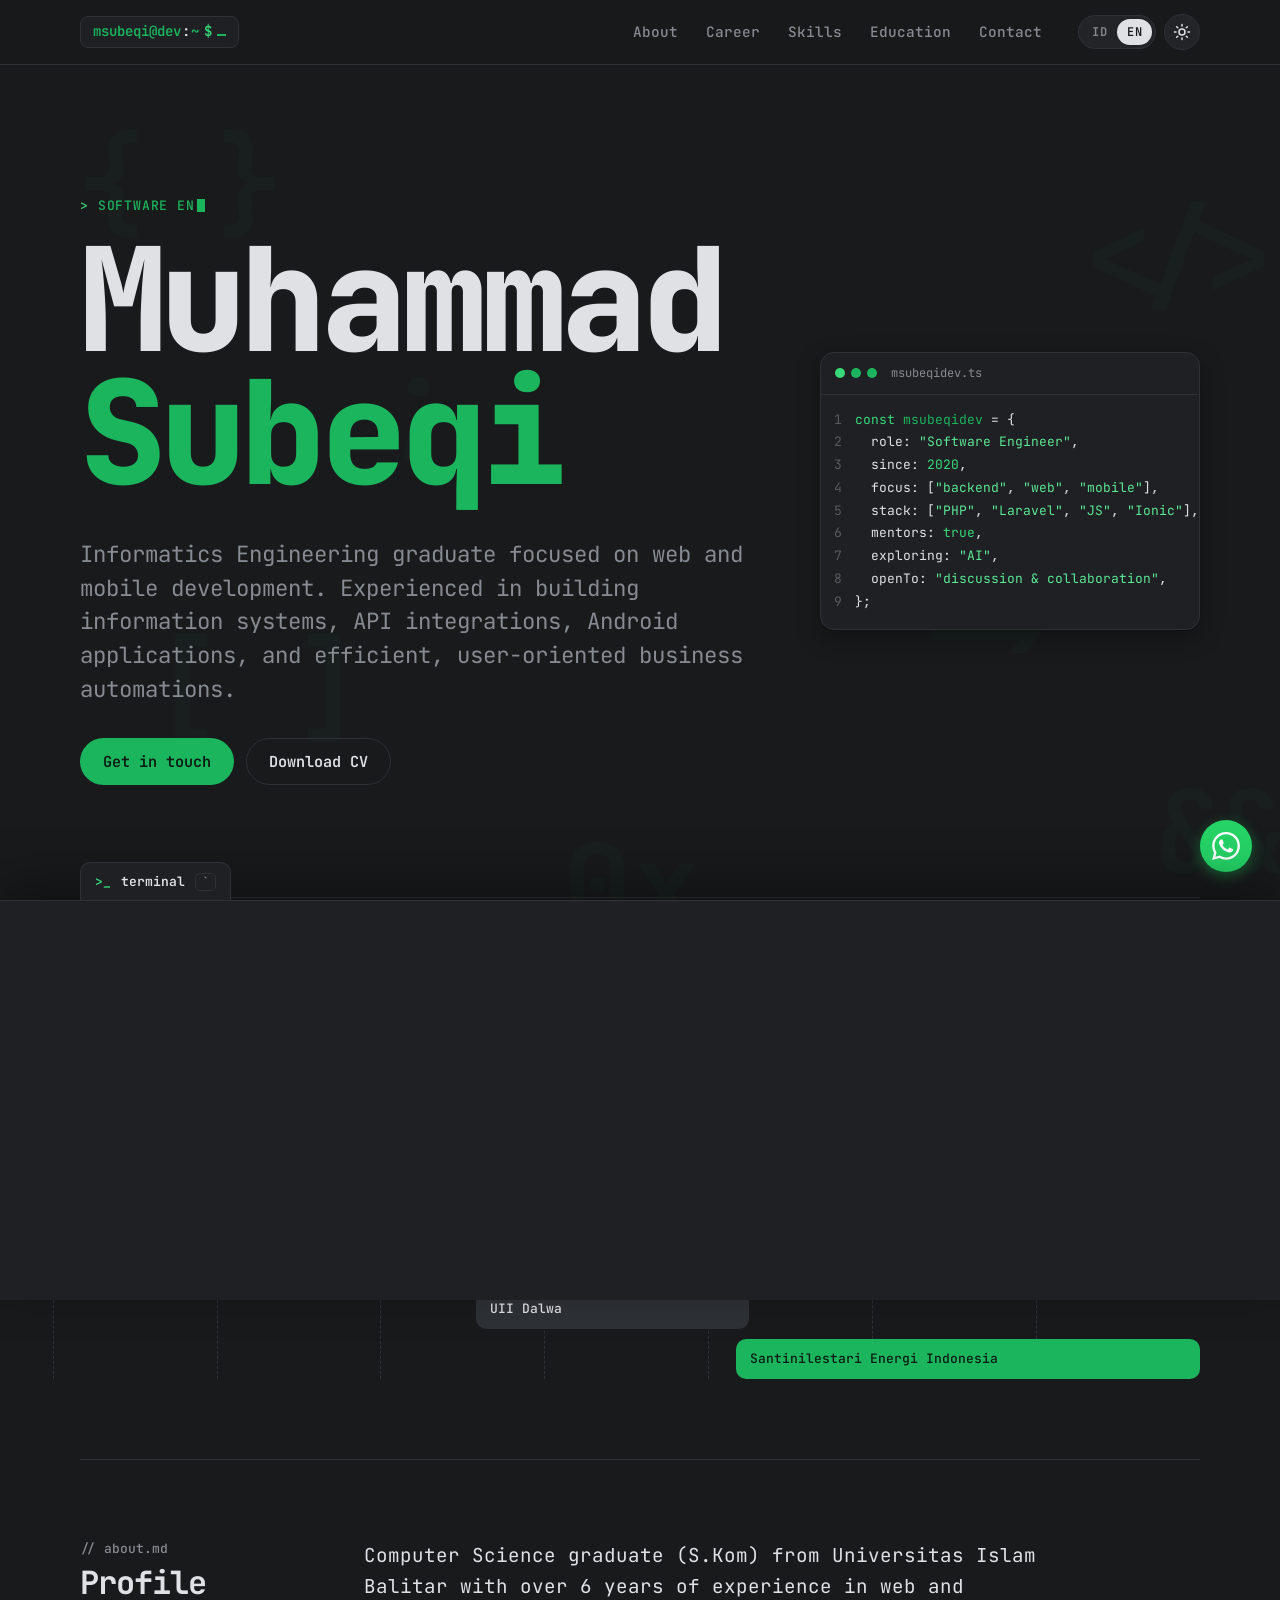
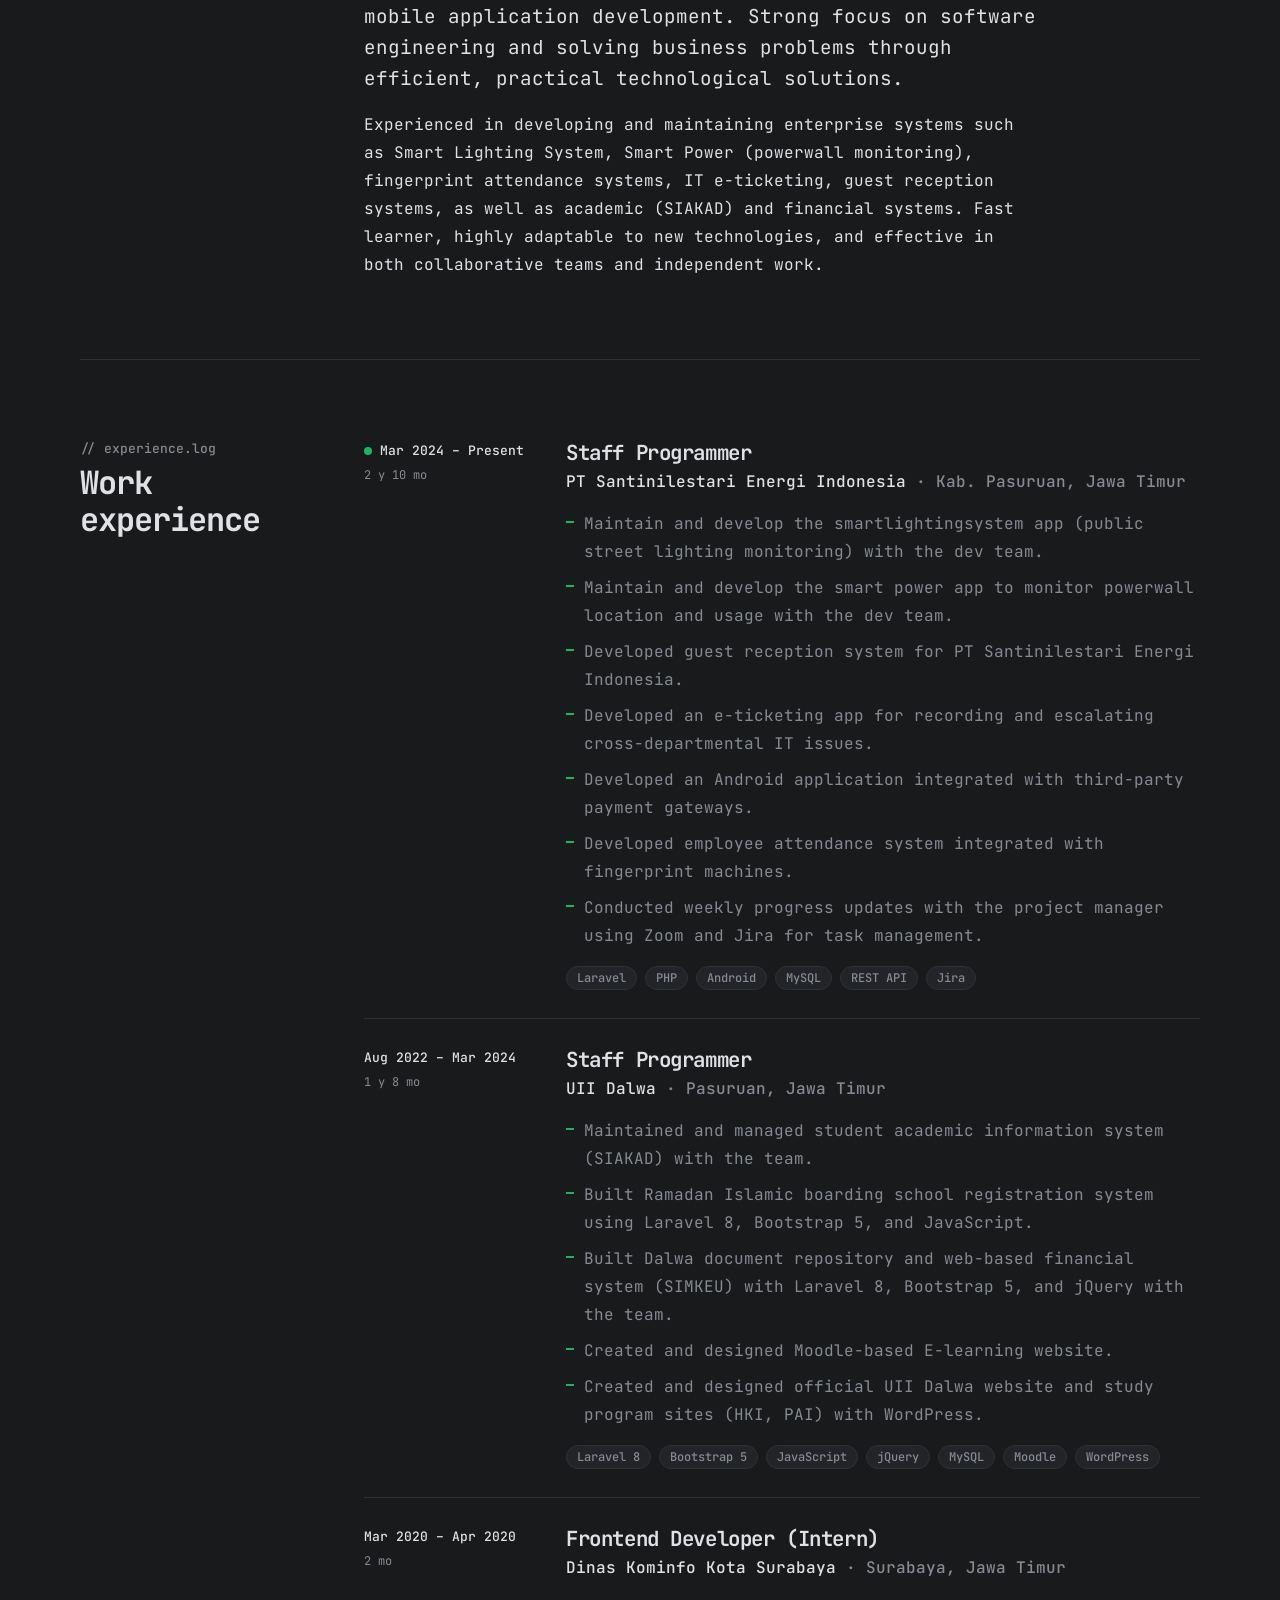
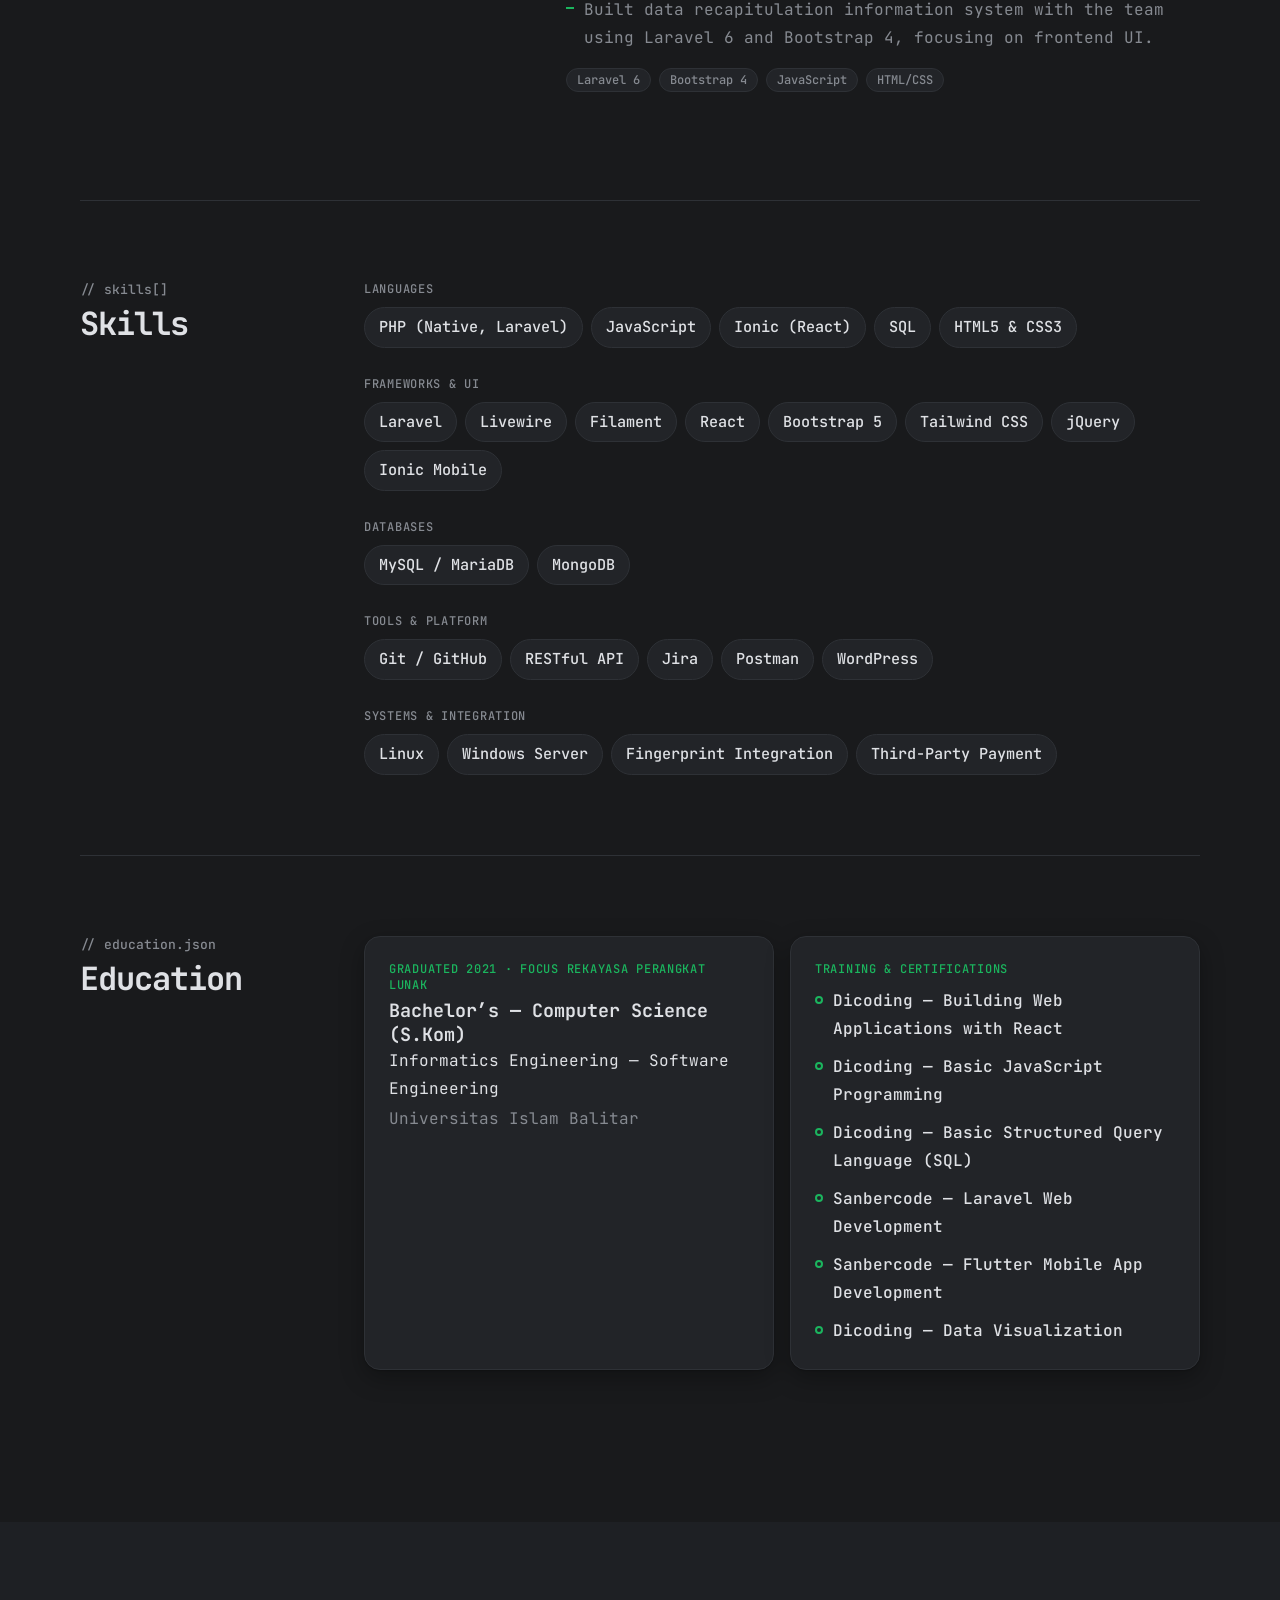
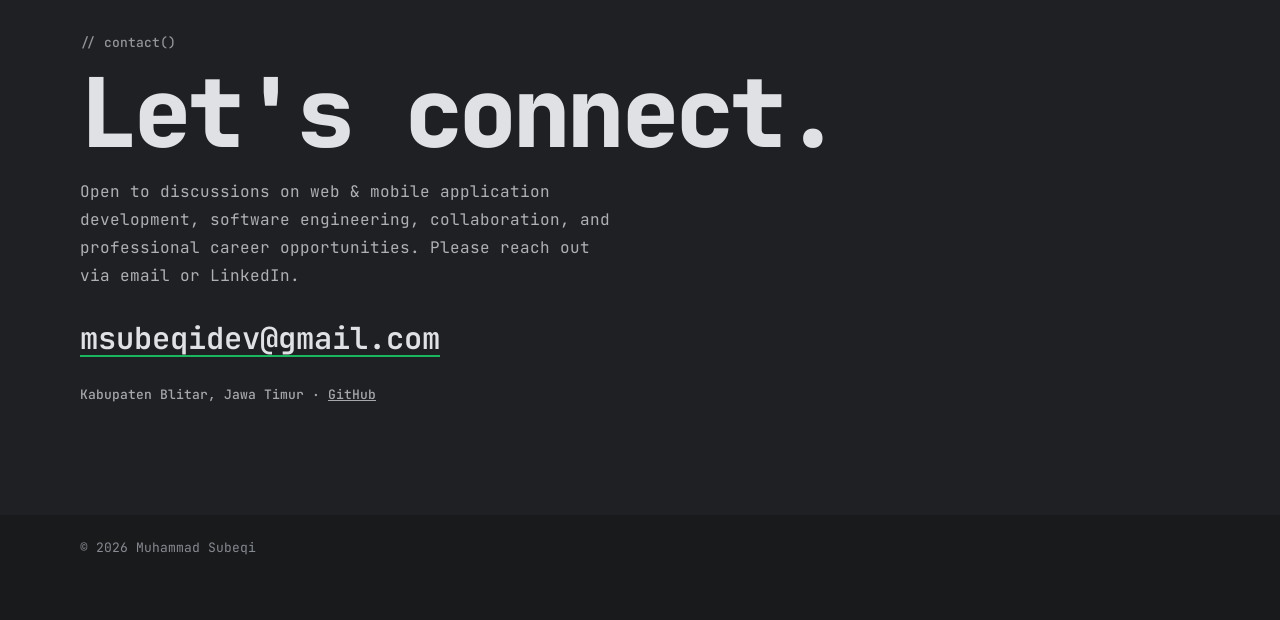
==== commit f97e5a0f: "Update site canonical URLs to muhsubeqi.github.io" ====
--- a/index.html
+++ b/index.html
@@ -9,7 +9,7 @@
         content="CV Muhammad Subeqi (msubeqidev), Software Engineer &amp; Web/Mobile Developer lulusan Teknik Informatika Universitas Islam Balitar. Berpengalaman dalam pengembangan sistem informasi enterprise, integrasi API, aplikasi Android, dan otomasi." />
     <meta name="author" content="Muhammad Subeqi" />
     <meta name="robots" content="index, follow, max-image-preview:large" />
-    <link rel="canonical" href="https://msubeqidev.github.io/" />
+    <link rel="canonical" href="https://muhsubeqi.github.io/" />
     <meta name="theme-color" content="#191a1c" />
 
     <meta property="og:type" content="profile" />
@@ -17,8 +17,8 @@
     <meta property="og:title" content="Muhammad Subeqi — Software Engineer | Web &amp; Mobile Developer" />
     <meta property="og:description"
         content="Software Engineer dengan pengalaman lebih dari 10 tahun di web, desktop, mobile, backend, dan arsitektur sistem." />
-    <meta property="og:url" content="https://msubeqidev.github.io/" />
-    <meta property="og:image" content="https://msubeqidev.github.io/og-image.png" />
+    <meta property="og:url" content="https://muhsubeqi.github.io/" />
+    <meta property="og:image" content="https://muhsubeqi.github.io/og-image.png" />
     <meta property="og:image:width" content="1200" />
     <meta property="og:image:height" content="630" />
     <meta property="og:locale" content="id_ID" />
@@ -29,19 +29,19 @@
     <meta name="twitter:title" content="Muhammad Subeqi — Software Engineer | Web &amp; Mobile Developer" />
     <meta name="twitter:description"
         content="Software Engineer &amp; Web/Mobile Developer lulusan Teknik Informatika. Berpengalaman dalam sistem informasi enterprise, integrasi API, dan aplikasi Android." />
-    <meta name="twitter:image" content="https://msubeqidev.github.io/og-image.png" />
+    <meta name="twitter:image" content="https://muhsubeqi.github.io/og-image.png" />
 
     <script type="application/ld+json">
         {
             "@context": "https://schema.org",
             "@type": "ProfilePage",
-            "url": "https://msubeqidev.github.io/",
+            "url": "https://muhsubeqi.github.io/",
             "mainEntity": {
                 "@type": "Person",
                 "name": "Muhammad Subeqi",
                 "alternateName": "msubeqidev",
-                "url": "https://msubeqidev.github.io/",
-                "image": "https://msubeqidev.github.io/og-image.png",
+                "url": "https://muhsubeqi.github.io/",
+                "image": "https://muhsubeqi.github.io/og-image.png",
                 "jobTitle": "Staff Programmer",
                 "worksFor": {
                     "@type": "Organization",
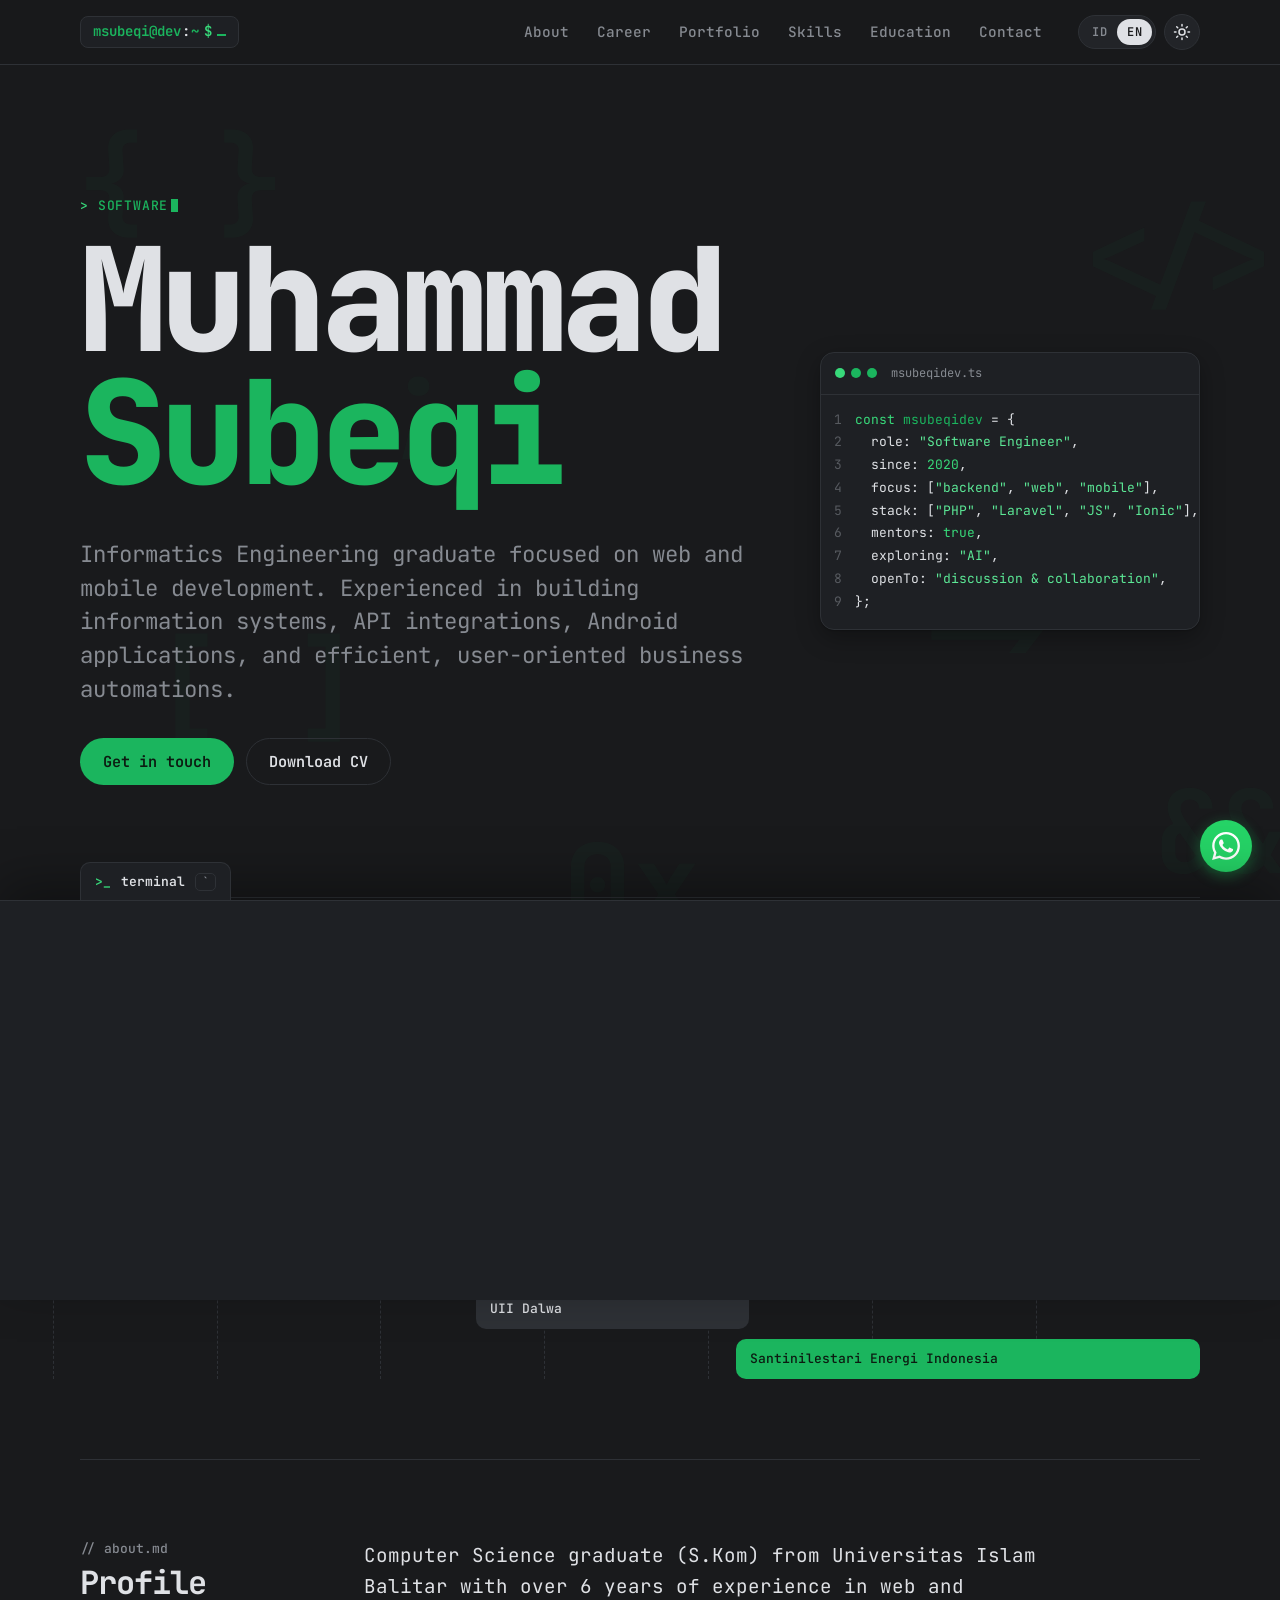
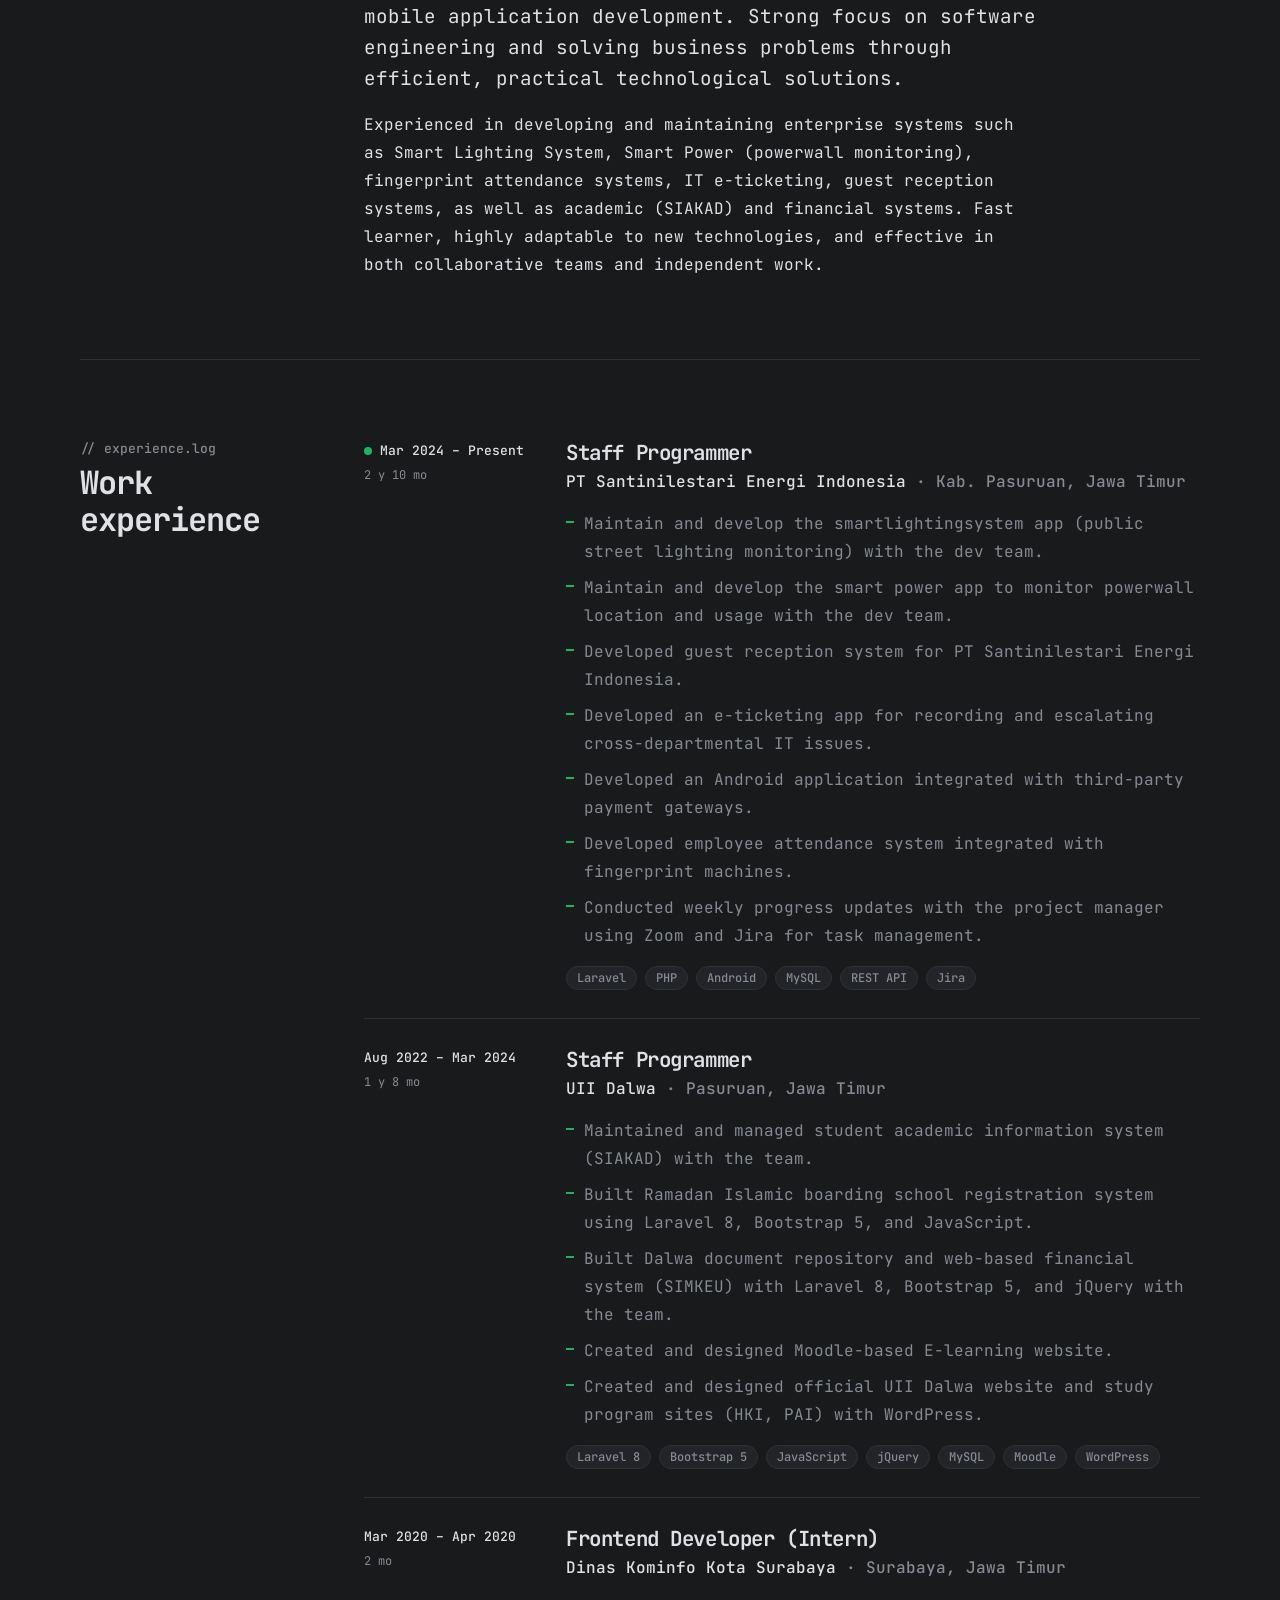
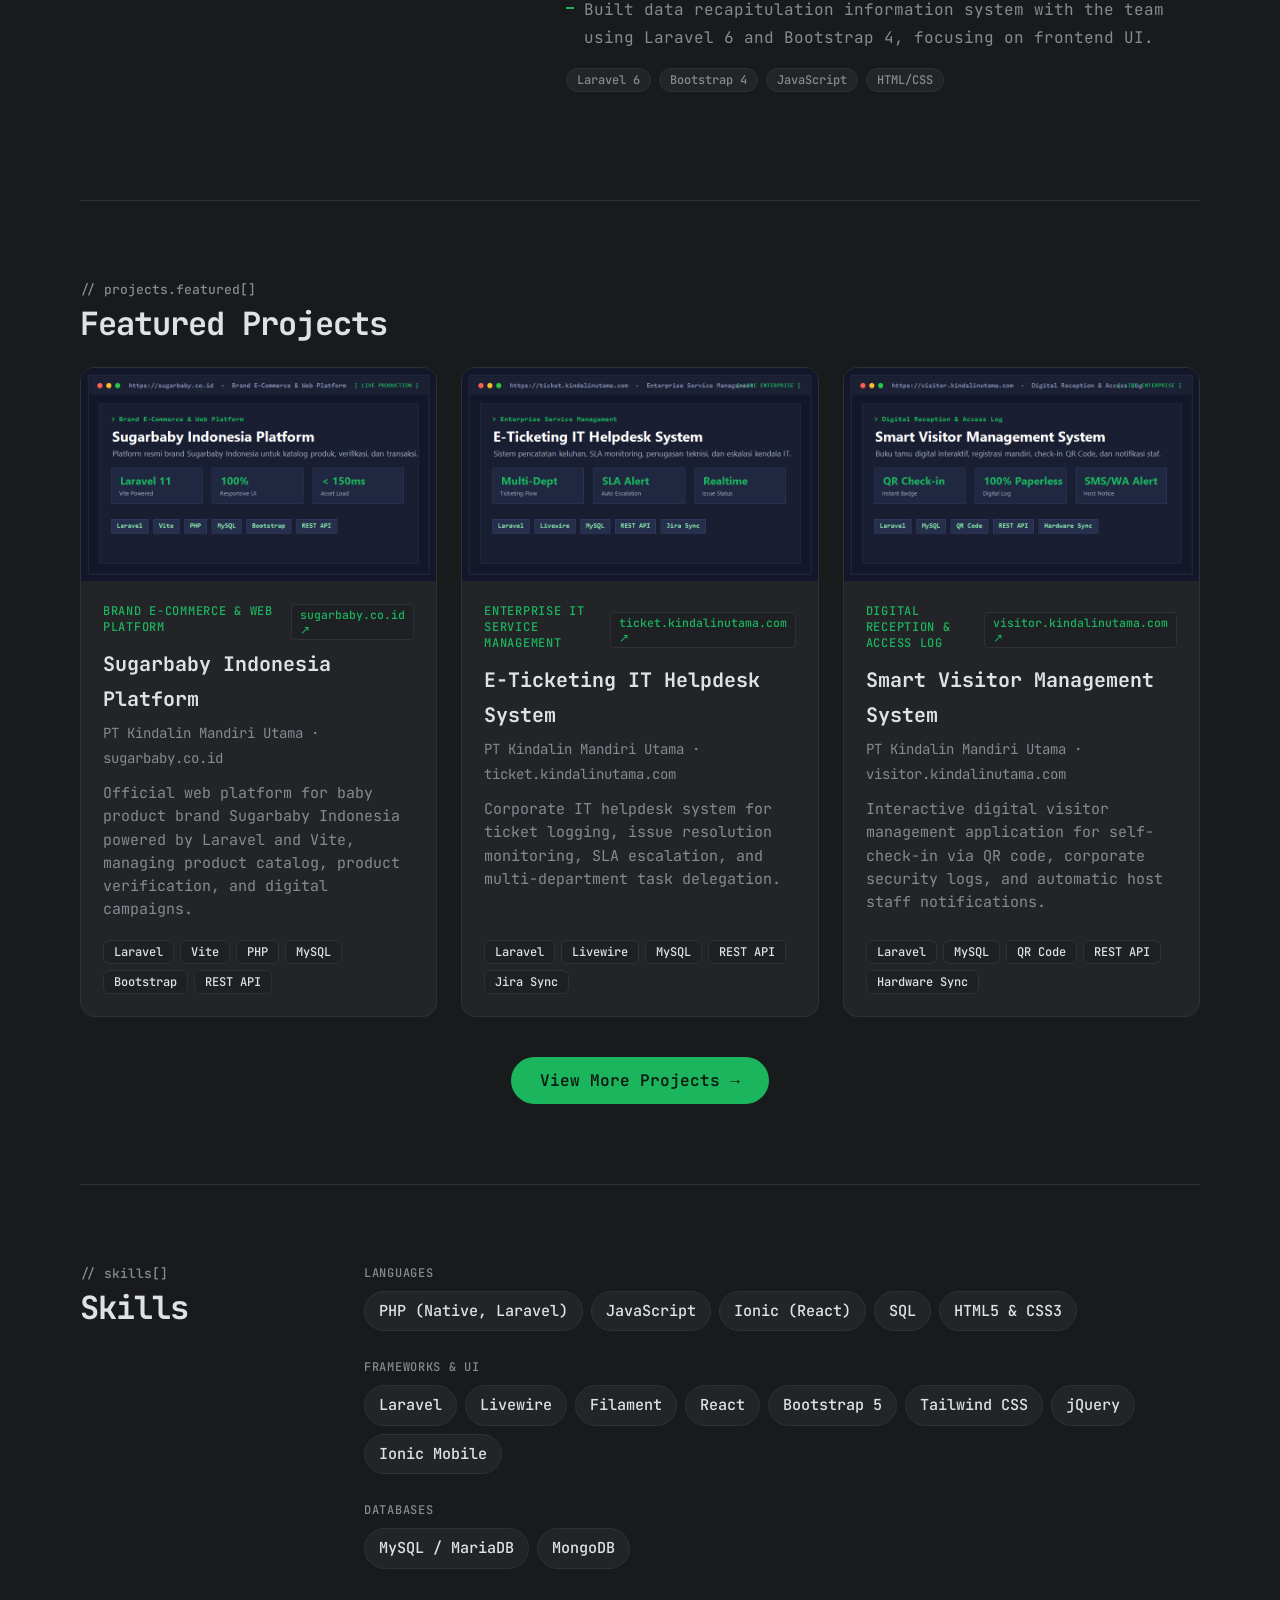
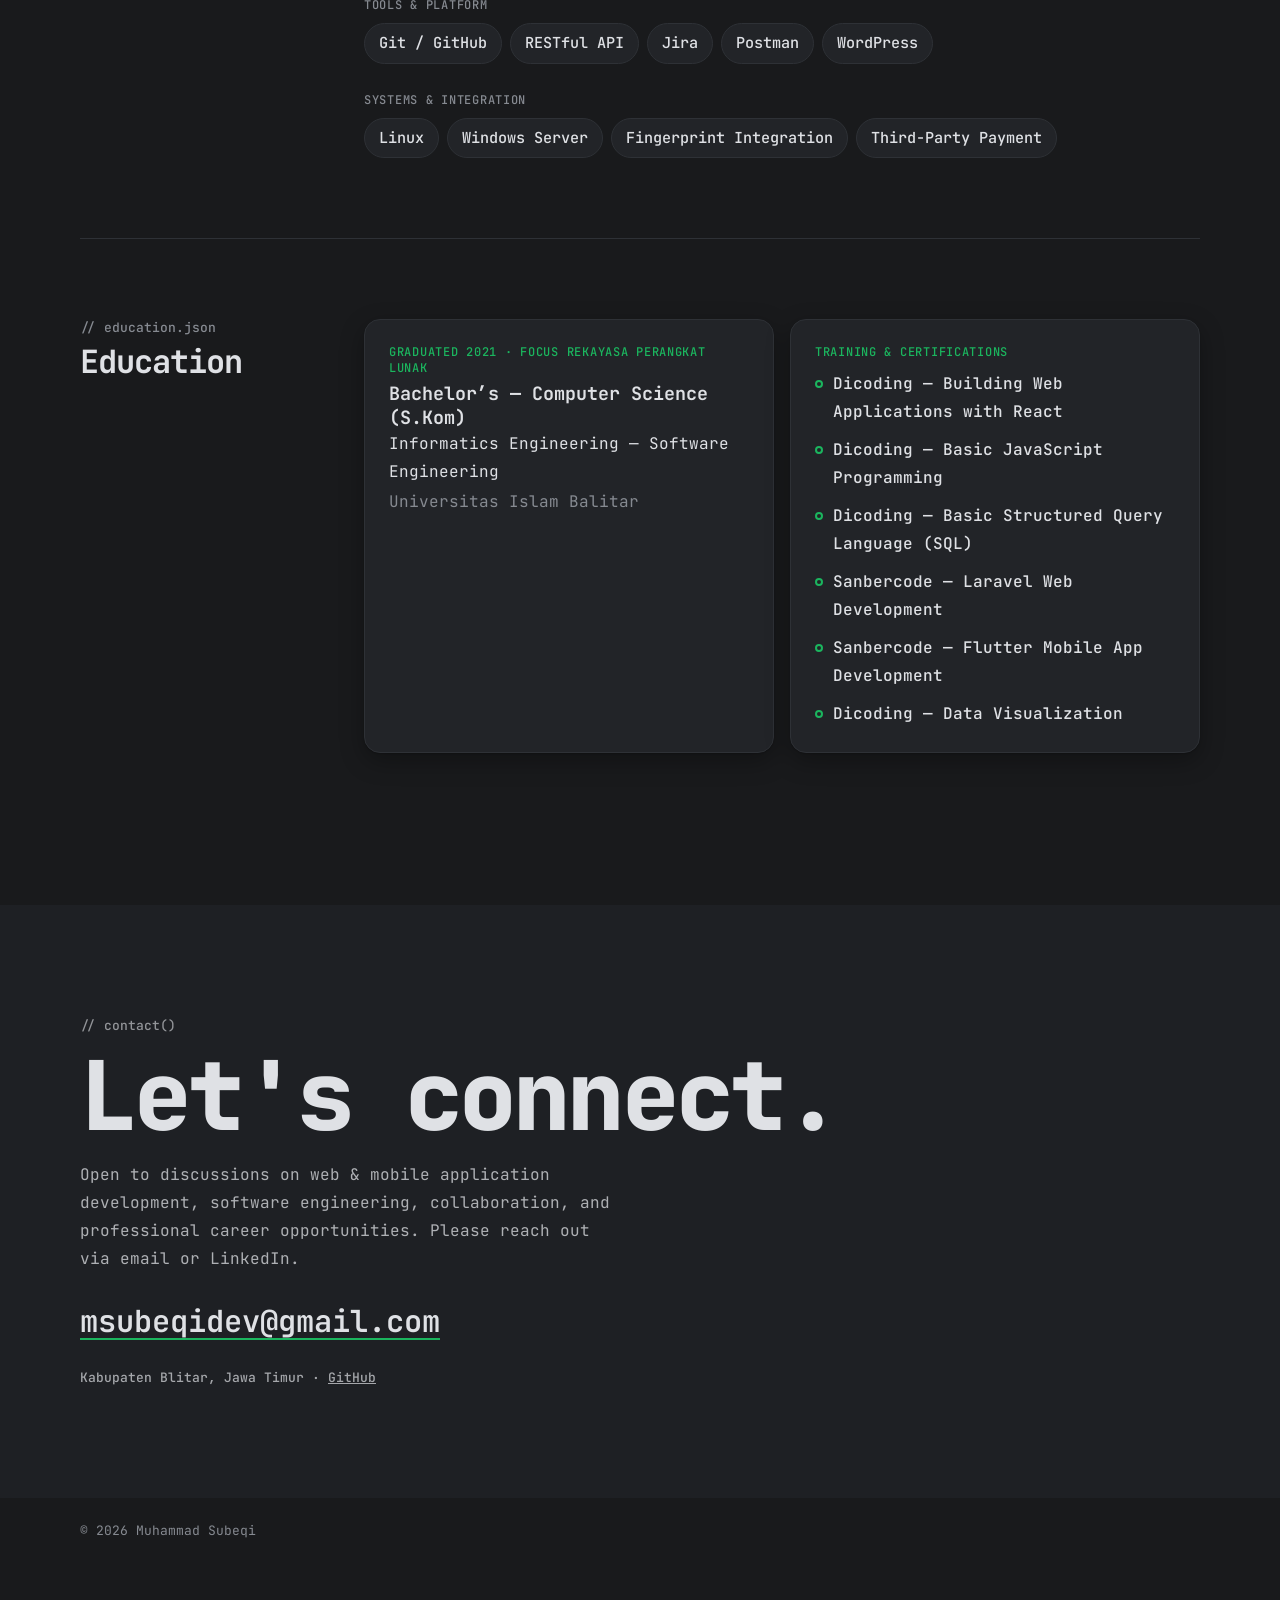
==== commit e992f1e9: "Add featured production projects (sugarbaby.co.id, ticket, visitor), mockups, and portfolio.html" ====
--- a/index.html
+++ b/index.html
@@ -133,7 +133,7 @@
                     </svg>
                 </button>
                 <div id="site-menu" class="menu">
-                    <nav class="nav" aria-label="Main"><a href="#about">Profil</a><a href="#career">Karier</a><a
+                    <nav class="nav" aria-label="Main"><a href="#about">Profil</a><a href="#career">Karier</a><a href="#projects">Portofolio</a><a
                             href="#skills">Keahlian</a><a href="#background">Pendidikan</a><a href="#contact">Kontak</a>
                     </nav>
                     <div class="controls">
@@ -342,6 +342,55 @@
                     </li>
                 </ol>
             </section>
+            <section id="projects" class="section wrap">
+                <div class="title-block"><span class="cmt">// projects.featured[]</span>
+                    <h2 class="section-title">Portofolio Pilihan</h2>
+                </div>
+                <div class="projects-grid">
+                    <div class="project-card reveal">
+                        <div class="project-media"><img src="./assets/projects/sugarbaby.png" alt="Sugarbaby Indonesia Platform" loading="lazy"></div>
+                        <div class="project-body">
+                            <div class="project-header-row">
+                                <span class="project-kicker">Brand E-Commerce &amp; Web Platform</span>
+                                <a href="https://sugarbaby.co.id" target="_blank" rel="noopener noreferrer" class="project-domain-badge">sugarbaby.co.id &UpperRightArrow;</a>
+                            </div>
+                            <h3 class="project-title">Sugarbaby Indonesia Platform</h3>
+                            <p class="project-company">PT Kindalin Mandiri Utama · sugarbaby.co.id</p>
+                            <p class="project-desc">Platform web resmi brand perlengkapan bayi Sugarbaby Indonesia berbasis Laravel dan Vite untuk katalog produk interaktif, verifikasi produk, dan manajemen promosi.</p>
+                            <div class="project-tags"><span>Laravel</span><span>Vite</span><span>PHP</span><span>MySQL</span><span>Bootstrap</span><span>REST API</span></div>
+                        </div>
+                    </div>
+                    <div class="project-card reveal">
+                        <div class="project-media"><img src="./assets/projects/ticket-kindalin.png" alt="E-Ticketing IT Helpdesk System" loading="lazy"></div>
+                        <div class="project-body">
+                            <div class="project-header-row">
+                                <span class="project-kicker">Enterprise IT Service Management</span>
+                                <a href="https://ticket.kindalinutama.com" target="_blank" rel="noopener noreferrer" class="project-domain-badge">ticket.kindalinutama.com &UpperRightArrow;</a>
+                            </div>
+                            <h3 class="project-title">E-Ticketing IT Helpdesk System</h3>
+                            <p class="project-company">PT Kindalin Mandiri Utama · ticket.kindalinutama.com</p>
+                            <p class="project-desc">Sistem helpdesk internal perusahaan untuk pencatatan tiket kendala, pemantauan status perbaikan IT, SLA escalation, dan penugasan teknisi antar-departemen.</p>
+                            <div class="project-tags"><span>Laravel</span><span>Livewire</span><span>MySQL</span><span>REST API</span><span>Jira Sync</span></div>
+                        </div>
+                    </div>
+                    <div class="project-card reveal">
+                        <div class="project-media"><img src="./assets/projects/visitor-kindalin.png" alt="Smart Visitor Management System" loading="lazy"></div>
+                        <div class="project-body">
+                            <div class="project-header-row">
+                                <span class="project-kicker">Digital Reception &amp; Access Log</span>
+                                <a href="https://visitor.kindalinutama.com" target="_blank" rel="noopener noreferrer" class="project-domain-badge">visitor.kindalinutama.com &UpperRightArrow;</a>
+                            </div>
+                            <h3 class="project-title">Smart Visitor Management System</h3>
+                            <p class="project-company">PT Kindalin Mandiri Utama · visitor.kindalinutama.com</p>
+                            <p class="project-desc">Aplikasi buku tamu digital interaktif untuk registrasi pengunjung mandiri, check-in QR Code, rekapitulasi data keamanan kantor, dan notifikasi staf otomatis.</p>
+                            <div class="project-tags"><span>Laravel</span><span>MySQL</span><span>QR Code</span><span>REST API</span><span>Hardware Sync</span></div>
+                        </div>
+                    </div>
+                </div>
+                <div class="projects-footer reveal">
+                    <a class="btn btn-primary" href="portfolio.html">Lihat Portofolio Lainnya &rarr;</a>
+                </div>
+            </section>
             <section id="skills" class="section wrap two-col">
                 <div class="title-block"><span class="cmt">// skills[]</span>
                     <h2 class="section-title">Keahlian</h2>
--- a/assets/index.css
+++ b/assets/index.css
@@ -1583,3 +1583,165 @@
     display: none !important;
   }
 }
+
+
+/* =============================================================================
+   PROYEK & PORTOFOLIO STYLES
+   ============================================================================= */
+.projects-grid {
+  grid-template-columns: repeat(auto-fit, minmax(320px, 1fr));
+  gap: 24px;
+  margin-top: 24px;
+  display: grid;
+}
+
+.project-card {
+  border: 1px solid var(--line);
+  background: var(--surface);
+  border-radius: 14px;
+  overflow: hidden;
+  display: flex;
+  flex-direction: column;
+  transition: transform .25s cubic-bezier(.2, .7, .2, 1), border-color .2s, box-shadow .25s;
+}
+
+.project-card:hover {
+  transform: translateY(-4px);
+  border-color: var(--accent);
+  box-shadow: 0 12px 30px #0000004d;
+}
+
+.project-media {
+  position: relative;
+  overflow: hidden;
+  aspect-ratio: 16 / 9.6;
+  background: #141729;
+}
+
+.project-media img {
+  width: 100%;
+  height: 100%;
+  object-fit: cover;
+  display: block;
+  transition: transform .35s ease;
+}
+
+.project-card:hover .project-media img {
+  transform: scale(1.04);
+}
+
+.project-body {
+  padding: 22px;
+  display: flex;
+  flex-direction: column;
+  flex: 1;
+}
+
+.project-kicker {
+  font: 500 .75rem var(--f-mono);
+  letter-spacing: .06em;
+  text-transform: uppercase;
+  color: var(--accent);
+  margin-bottom: 6px;
+}
+
+.project-title {
+  font-size: 1.25rem;
+  font-weight: 700;
+  color: var(--ink);
+  margin: 0 0 4px;
+}
+
+.project-company {
+  font-size: .875rem;
+  color: var(--muted);
+  margin-bottom: 12px;
+}
+
+.project-desc {
+  font-size: .9375rem;
+  color: var(--muted);
+  line-height: 1.55;
+  margin-bottom: 18px;
+  flex: 1;
+}
+
+.project-tags {
+  flex-wrap: wrap;
+  gap: 6px;
+  margin-top: auto;
+  display: flex;
+}
+
+.project-tags span {
+  font: 500 .75rem var(--f-mono);
+  padding: 3px 10px;
+  border-radius: 6px;
+  background: var(--panel-bg);
+  border: 1px solid var(--line);
+  color: var(--ink);
+}
+
+.projects-footer {
+  text-align: center;
+  margin-top: 40px;
+}
+
+.projects-footer .btn {
+  padding: 12px 28px;
+  font-size: 1rem;
+}
+
+/* Portfolio Page Filter Tabs */
+.portfolio-filters {
+  display: flex;
+  flex-wrap: wrap;
+  gap: 10px;
+  margin: 28px 0 36px;
+}
+
+.filter-btn {
+  font: 500 .875rem var(--f-mono);
+  padding: 8px 18px;
+  border-radius: 999px;
+  border: 1px solid var(--line);
+  background: var(--surface);
+  color: var(--ink);
+  cursor: pointer;
+  transition: background .2s, border-color .2s, color .2s;
+}
+
+.filter-btn:hover,
+.filter-btn.is-active {
+  background: var(--accent);
+  color: var(--accent-ink);
+  border-color: var(--accent);
+}
+
+.project-header-row {
+  display: flex;
+  align-items: center;
+  justify-content: space-between;
+  gap: 8px;
+  margin-bottom: 6px;
+}
+
+.project-domain-badge {
+  font: 500 .72rem var(--f-mono);
+  color: var(--accent);
+  text-decoration: none;
+  background: var(--panel-bg);
+  padding: 2px 8px;
+  border-radius: 4px;
+  border: 1px solid var(--line);
+  display: inline-flex;
+  align-items: center;
+  gap: 4px;
+  transition: border-color .2s, background .2s;
+}
+
+.project-domain-badge:hover {
+  border-color: var(--accent);
+  background: var(--surface);
+  text-decoration: none;
+}
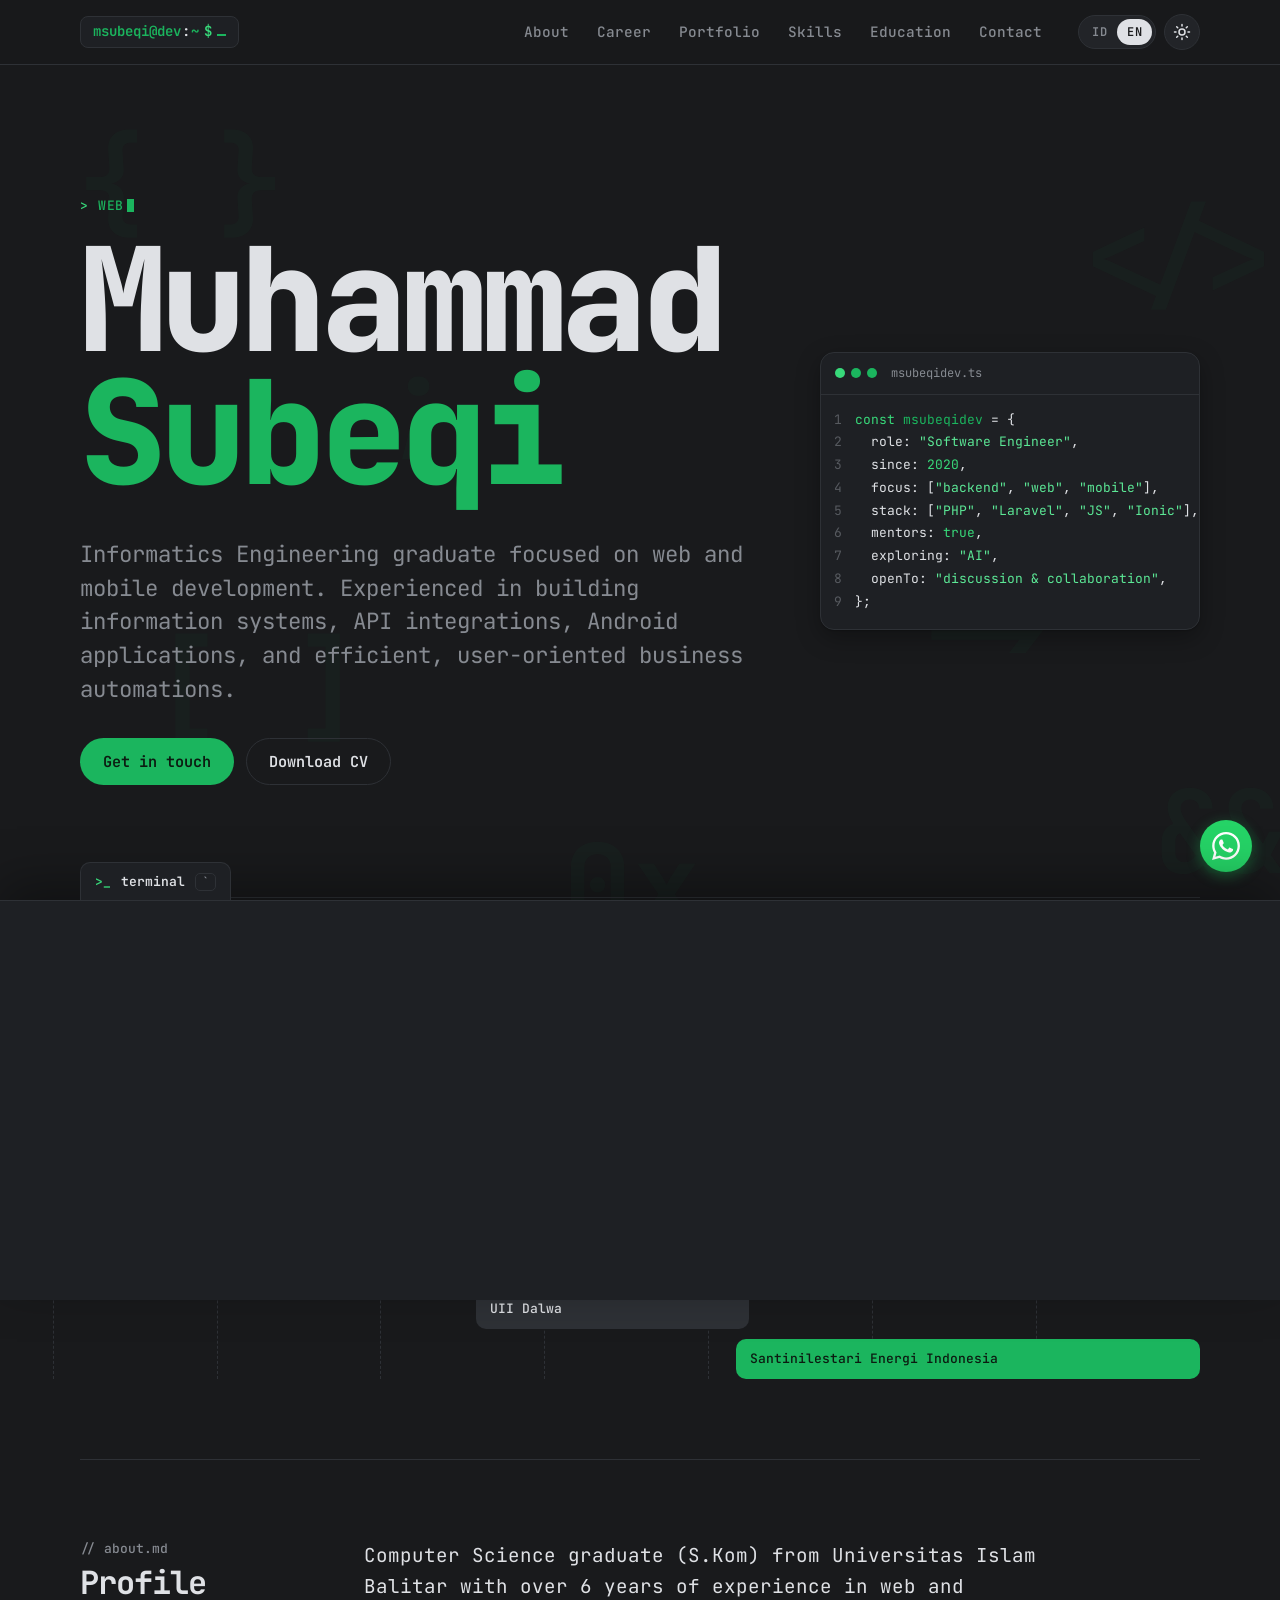
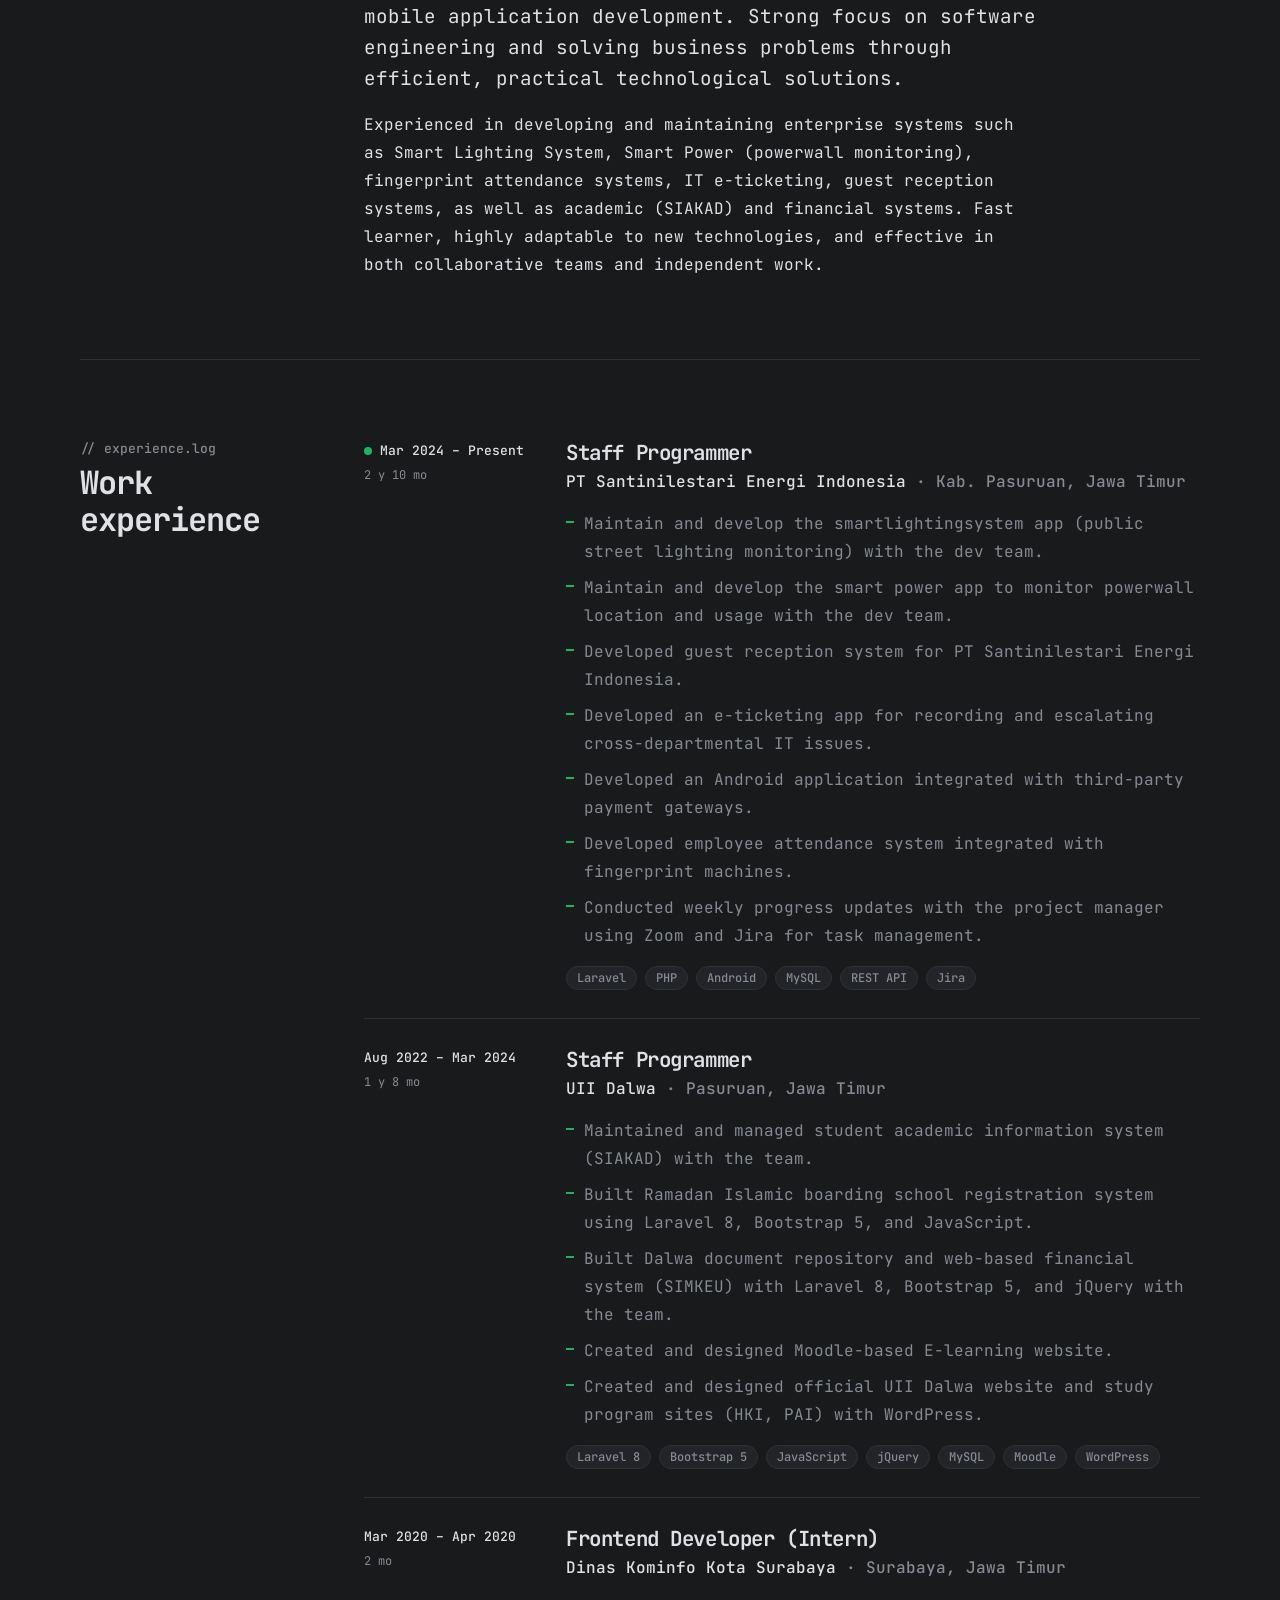
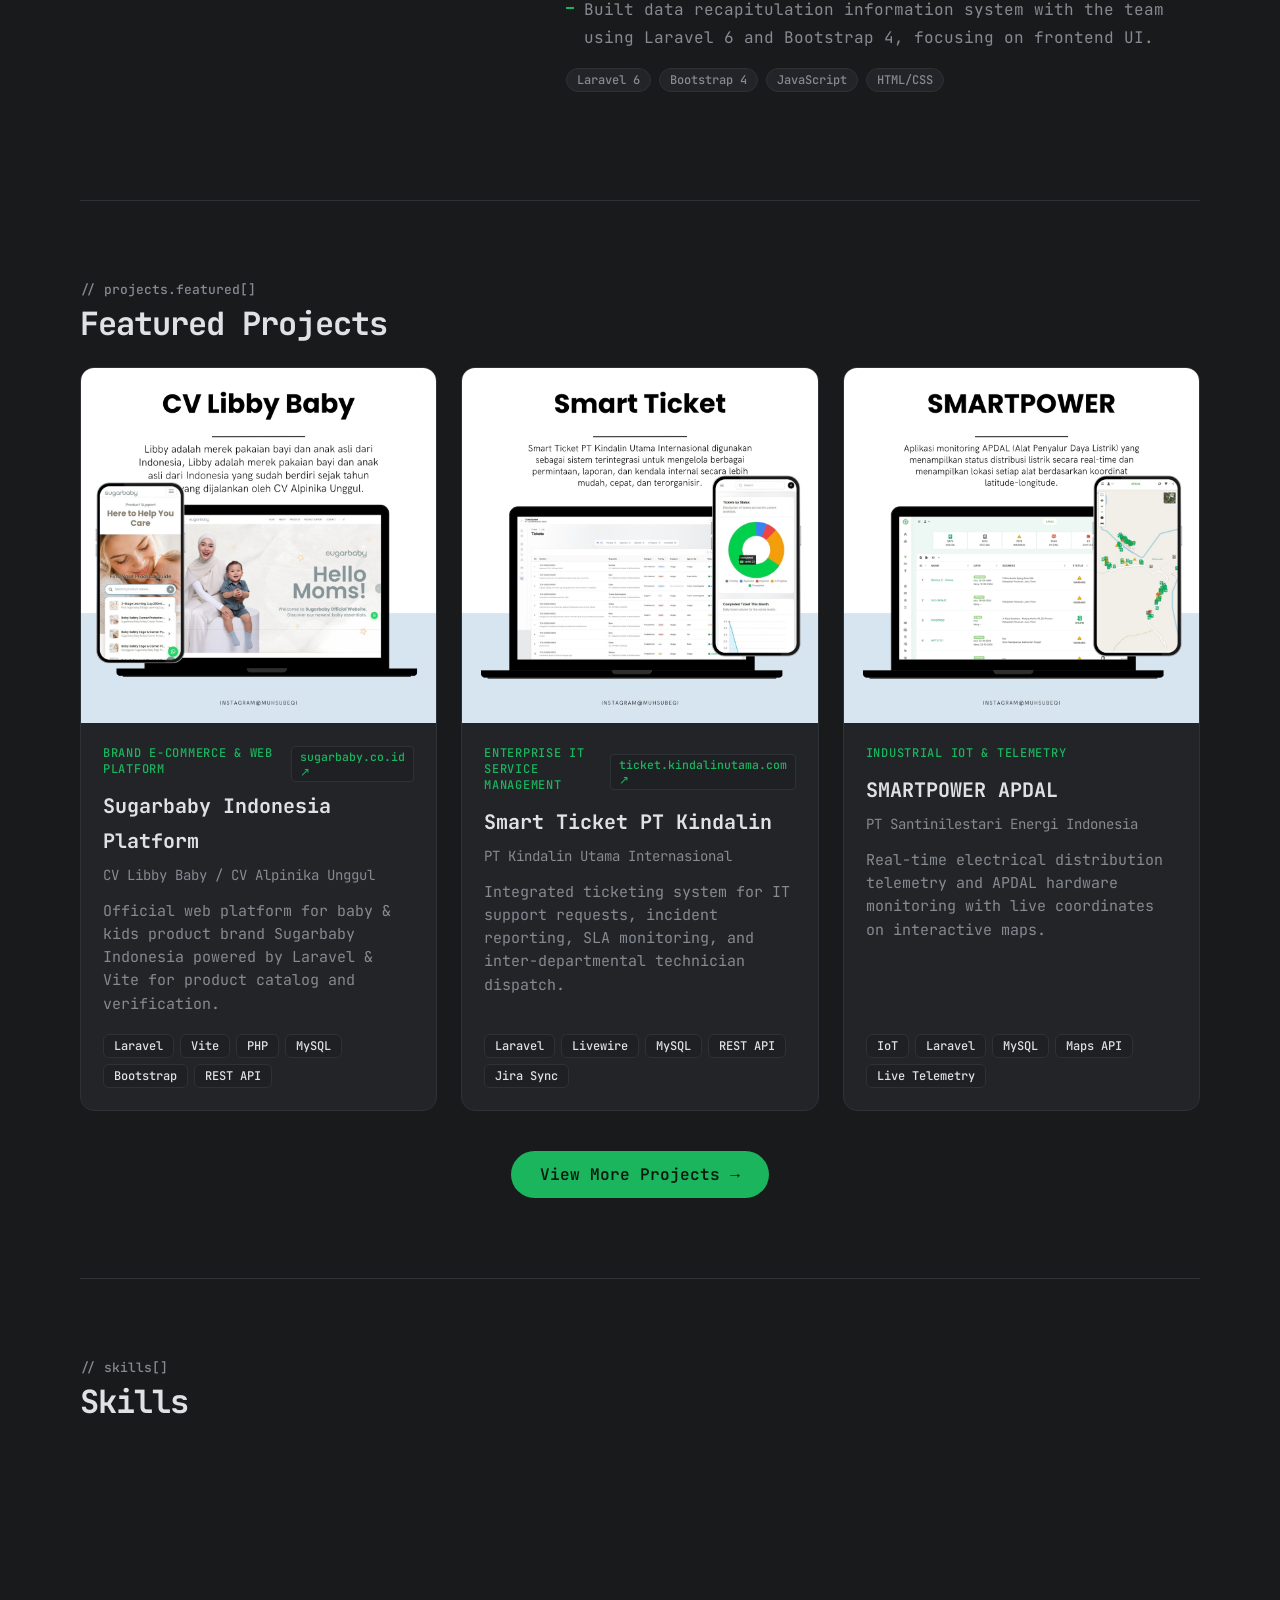
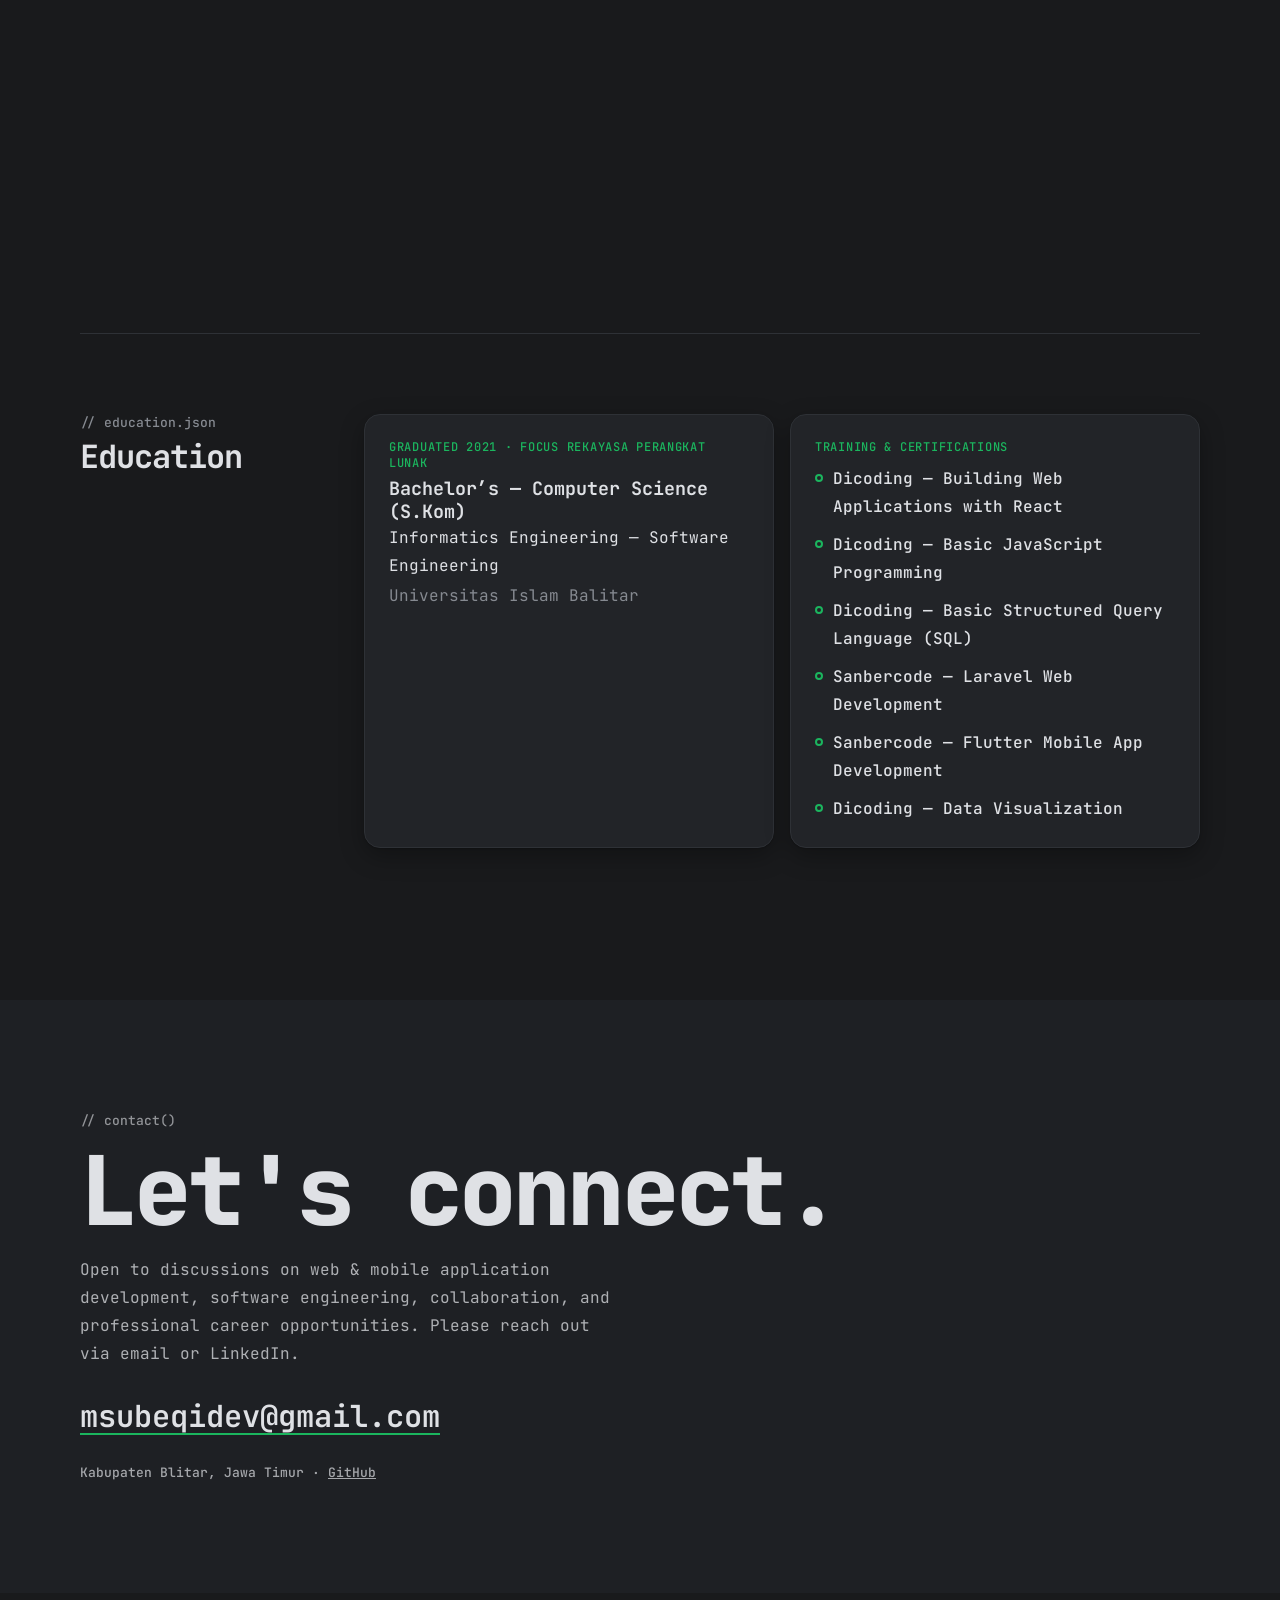
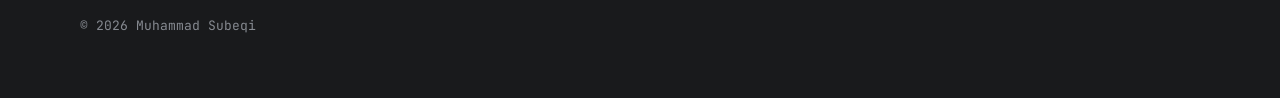
==== commit 4a2da6c2: "Update portfolio showcase using 18 authentic project visuals from assets/portfolio" ====
--- a/index.html
+++ b/index.html
@@ -348,42 +348,41 @@
                 </div>
                 <div class="projects-grid">
                     <div class="project-card reveal">
-                        <div class="project-media"><img src="./assets/projects/sugarbaby.png" alt="Sugarbaby Indonesia Platform" loading="lazy"></div>
+                        <div class="project-media"><img src="./assets/portfolio/2.png" alt="Sugarbaby Indonesia Platform" loading="lazy"></div>
                         <div class="project-body">
                             <div class="project-header-row">
                                 <span class="project-kicker">Brand E-Commerce &amp; Web Platform</span>
                                 <a href="https://sugarbaby.co.id" target="_blank" rel="noopener noreferrer" class="project-domain-badge">sugarbaby.co.id &UpperRightArrow;</a>
                             </div>
                             <h3 class="project-title">Sugarbaby Indonesia Platform</h3>
-                            <p class="project-company">PT Kindalin Mandiri Utama · sugarbaby.co.id</p>
-                            <p class="project-desc">Platform web resmi brand perlengkapan bayi Sugarbaby Indonesia berbasis Laravel dan Vite untuk katalog produk interaktif, verifikasi produk, dan manajemen promosi.</p>
+                            <p class="project-company">CV Libby Baby / CV Alpinika Unggul · sugarbaby.co.id</p>
+                            <p class="project-desc">Platform web resmi brand perlengkapan bayi Sugarbaby Indonesia berbasis Laravel dan Vite untuk katalog produk, dukungan pelanggan, dan verifikasi produk.</p>
                             <div class="project-tags"><span>Laravel</span><span>Vite</span><span>PHP</span><span>MySQL</span><span>Bootstrap</span><span>REST API</span></div>
                         </div>
                     </div>
                     <div class="project-card reveal">
-                        <div class="project-media"><img src="./assets/projects/ticket-kindalin.png" alt="E-Ticketing IT Helpdesk System" loading="lazy"></div>
+                        <div class="project-media"><img src="./assets/portfolio/7.png" alt="Smart Ticket PT Kindalin" loading="lazy"></div>
                         <div class="project-body">
                             <div class="project-header-row">
                                 <span class="project-kicker">Enterprise IT Service Management</span>
                                 <a href="https://ticket.kindalinutama.com" target="_blank" rel="noopener noreferrer" class="project-domain-badge">ticket.kindalinutama.com &UpperRightArrow;</a>
                             </div>
-                            <h3 class="project-title">E-Ticketing IT Helpdesk System</h3>
-                            <p class="project-company">PT Kindalin Mandiri Utama · ticket.kindalinutama.com</p>
-                            <p class="project-desc">Sistem helpdesk internal perusahaan untuk pencatatan tiket kendala, pemantauan status perbaikan IT, SLA escalation, dan penugasan teknisi antar-departemen.</p>
+                            <h3 class="project-title">Smart Ticket PT Kindalin</h3>
+                            <p class="project-company">PT Kindalin Utama Internasional · ticket.kindalinutama.com</p>
+                            <p class="project-desc">Sistem ticketing terintegrasi untuk mengelola permintaan, laporan kendala IT, pemantauan SLA, dan penanganan teknisi antar-departemen secara terkoordinasi.</p>
                             <div class="project-tags"><span>Laravel</span><span>Livewire</span><span>MySQL</span><span>REST API</span><span>Jira Sync</span></div>
                         </div>
                     </div>
                     <div class="project-card reveal">
-                        <div class="project-media"><img src="./assets/projects/visitor-kindalin.png" alt="Smart Visitor Management System" loading="lazy"></div>
+                        <div class="project-media"><img src="./assets/portfolio/8.png" alt="SMARTPOWER APDAL" loading="lazy"></div>
                         <div class="project-body">
                             <div class="project-header-row">
-                                <span class="project-kicker">Digital Reception &amp; Access Log</span>
-                                <a href="https://visitor.kindalinutama.com" target="_blank" rel="noopener noreferrer" class="project-domain-badge">visitor.kindalinutama.com &UpperRightArrow;</a>
+                                <span class="project-kicker">Industrial IoT &amp; Telemetry</span>
                             </div>
-                            <h3 class="project-title">Smart Visitor Management System</h3>
-                            <p class="project-company">PT Kindalin Mandiri Utama · visitor.kindalinutama.com</p>
-                            <p class="project-desc">Aplikasi buku tamu digital interaktif untuk registrasi pengunjung mandiri, check-in QR Code, rekapitulasi data keamanan kantor, dan notifikasi staf otomatis.</p>
-                            <div class="project-tags"><span>Laravel</span><span>MySQL</span><span>QR Code</span><span>REST API</span><span>Hardware Sync</span></div>
+                            <h3 class="project-title">SMARTPOWER APDAL</h3>
+                            <p class="project-company">PT Santinilestari Energi Indonesia</p>
+                            <p class="project-desc">Aplikasi monitoring APDAL (Alat Penyalur Daya Listrik) menampilkan status distribusi daya listrik real-time dan titik koordinat alat pada peta.</p>
+                            <div class="project-tags"><span>IoT</span><span>Laravel</span><span>MySQL</span><span>Maps API</span><span>Live Telemetry</span></div>
                         </div>
                     </div>
                 </div>
--- a/assets/index.css
+++ b/assets/index.css
@@ -1614,7 +1614,7 @@
 .project-media {
   position: relative;
   overflow: hidden;
-  aspect-ratio: 16 / 9.6;
+  aspect-ratio: 1 / 1;
   background: #141729;
 }
 
@@ -1745,3 +1745,107 @@
   background: var(--surface);
   text-decoration: none;
 }
+
+/* Lightbox modal for portfolio preview */
+.lightbox-backdrop {
+  position: fixed;
+  inset: 0;
+  background: rgba(8, 10, 18, 0.88);
+  backdrop-filter: blur(8px);
+  z-index: 1000;
+  display: flex;
+  align-items: center;
+  justify-content: center;
+  padding: 20px;
+  opacity: 0;
+  pointer-events: none;
+  transition: opacity .25s ease;
+}
+
+.lightbox-backdrop.is-open {
+  opacity: 1;
+  pointer-events: auto;
+}
+
+.lightbox-content {
+  max-width: 760px;
+  width: 100%;
+  max-height: 92vh;
+  background: var(--surface);
+  border: 1px solid var(--line);
+  border-radius: 16px;
+  overflow: hidden;
+  box-shadow: 0 24px 60px rgba(0, 0, 0, 0.6);
+  display: flex;
+  flex-direction: column;
+  position: relative;
+  transform: scale(.96);
+  transition: transform .25s cubic-bezier(.2, .7, .2, 1);
+}
+
+.lightbox-backdrop.is-open .lightbox-content {
+  transform: scale(1);
+}
+
+.lightbox-img-wrap {
+  background: #0d101d;
+  display: flex;
+  align-items: center;
+  justify-content: center;
+  overflow: hidden;
+  max-height: 64vh;
+}
+
+.lightbox-img-wrap img {
+  max-width: 100%;
+  max-height: 64vh;
+  object-fit: contain;
+  display: block;
+}
+
+.lightbox-body {
+  padding: 18px 24px 22px;
+}
+
+.lightbox-body h3 {
+  font-size: 1.35rem;
+  font-weight: 700;
+  margin: 0 0 6px;
+  color: var(--ink);
+}
+
+.lightbox-body p {
+  color: var(--muted);
+  font-size: .95rem;
+  line-height: 1.55;
+  margin: 0 0 14px;
+}
+
+.lightbox-close {
+  position: absolute;
+  top: 14px;
+  right: 14px;
+  background: rgba(0, 0, 0, 0.65);
+  color: #fff;
+  border: 1px solid rgba(255, 255, 255, 0.2);
+  border-radius: 50%;
+  width: 36px;
+  height: 36px;
+  font-size: 18px;
+  display: flex;
+  align-items: center;
+  justify-content: center;
+  cursor: pointer;
+  z-index: 10;
+  transition: background .2s, transform .2s;
+}
+
+.lightbox-close:hover {
+  background: var(--accent);
+  color: var(--accent-ink);
+  transform: rotate(90deg);
+}
+
+.project-card {
+  cursor: pointer;
+}
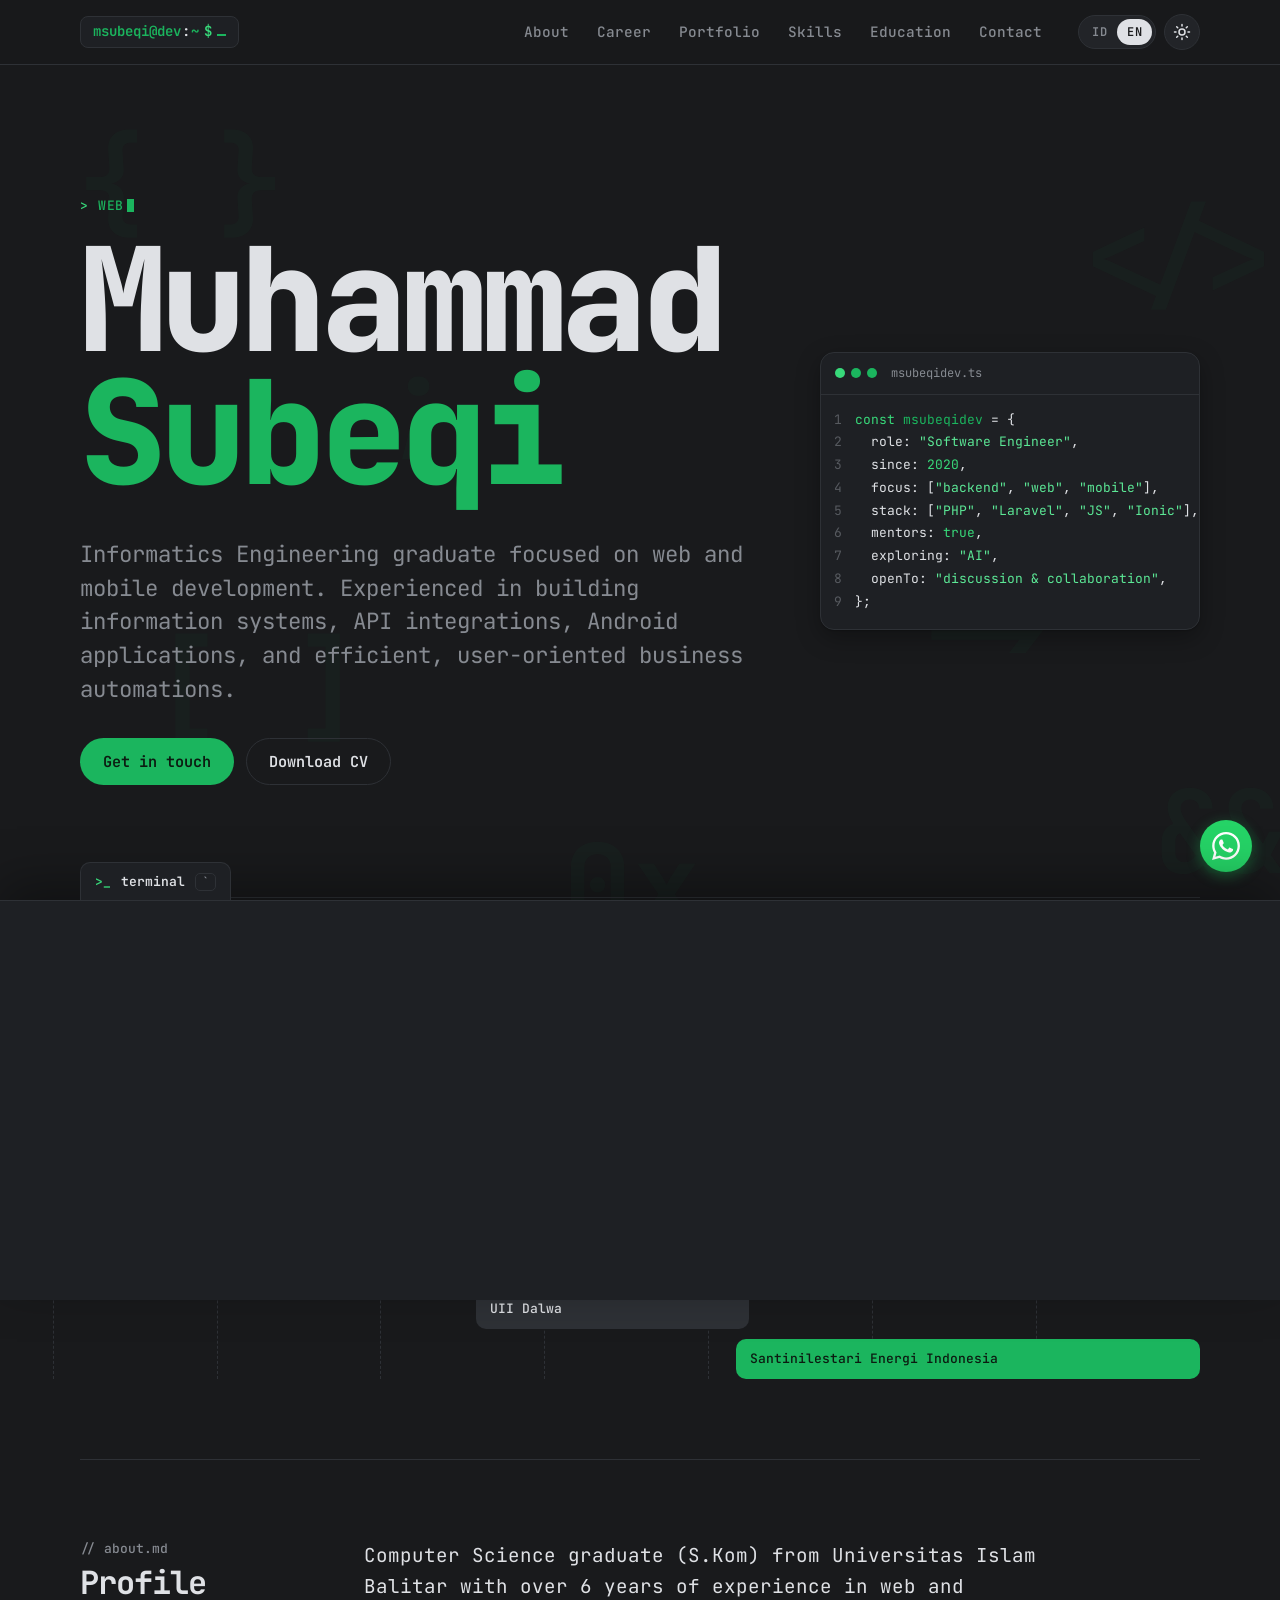
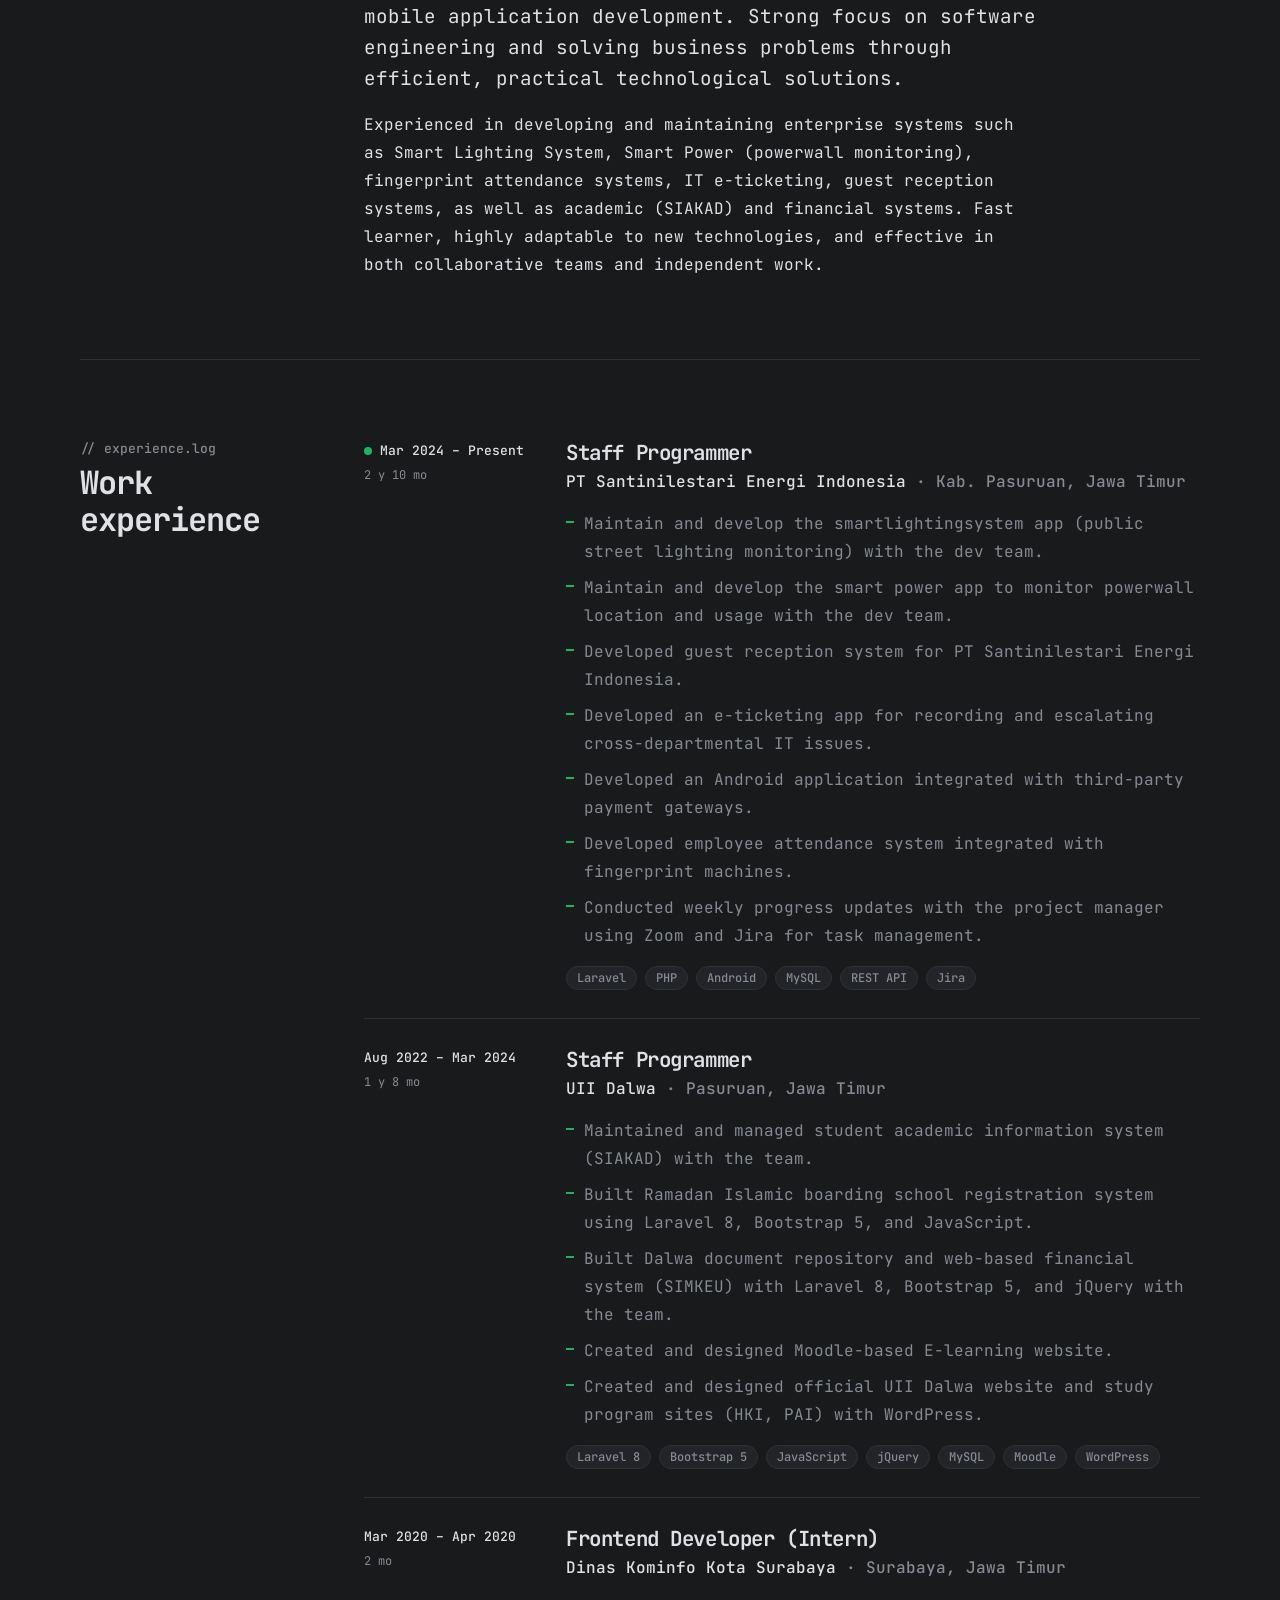
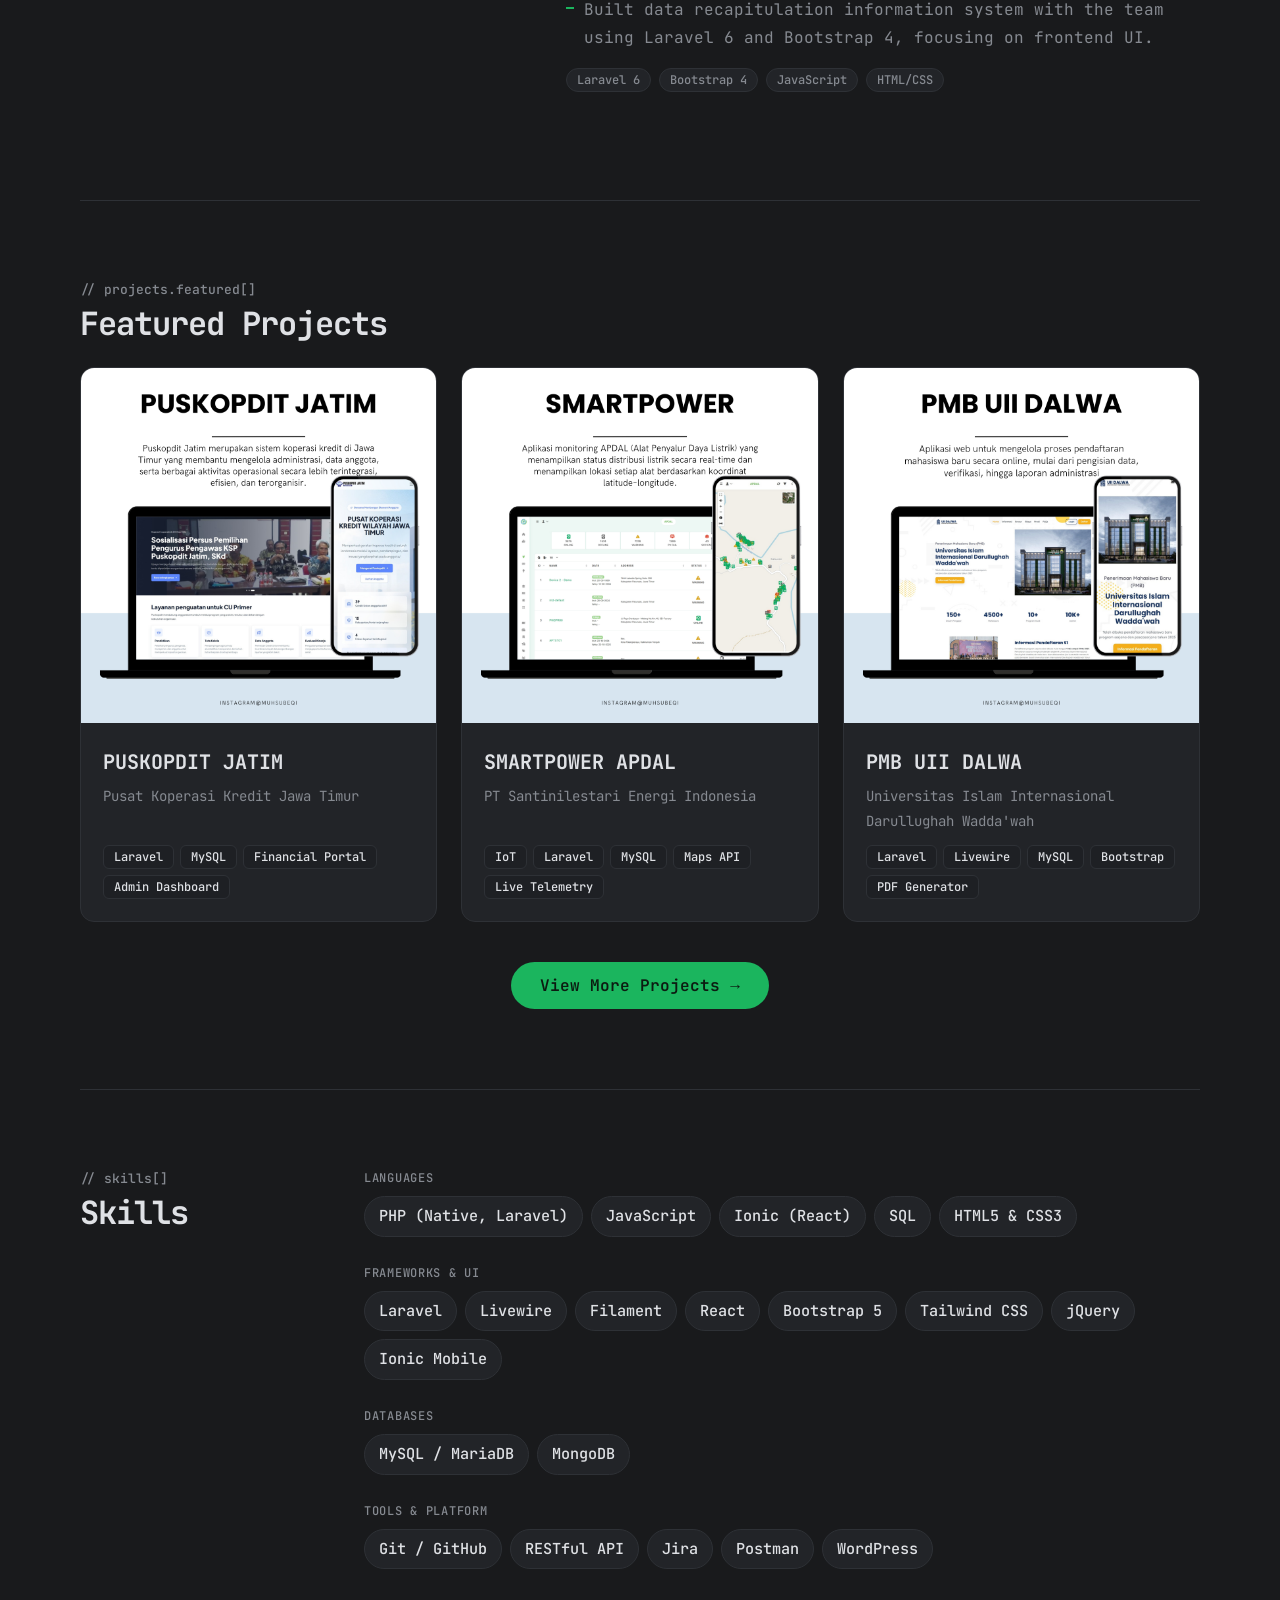
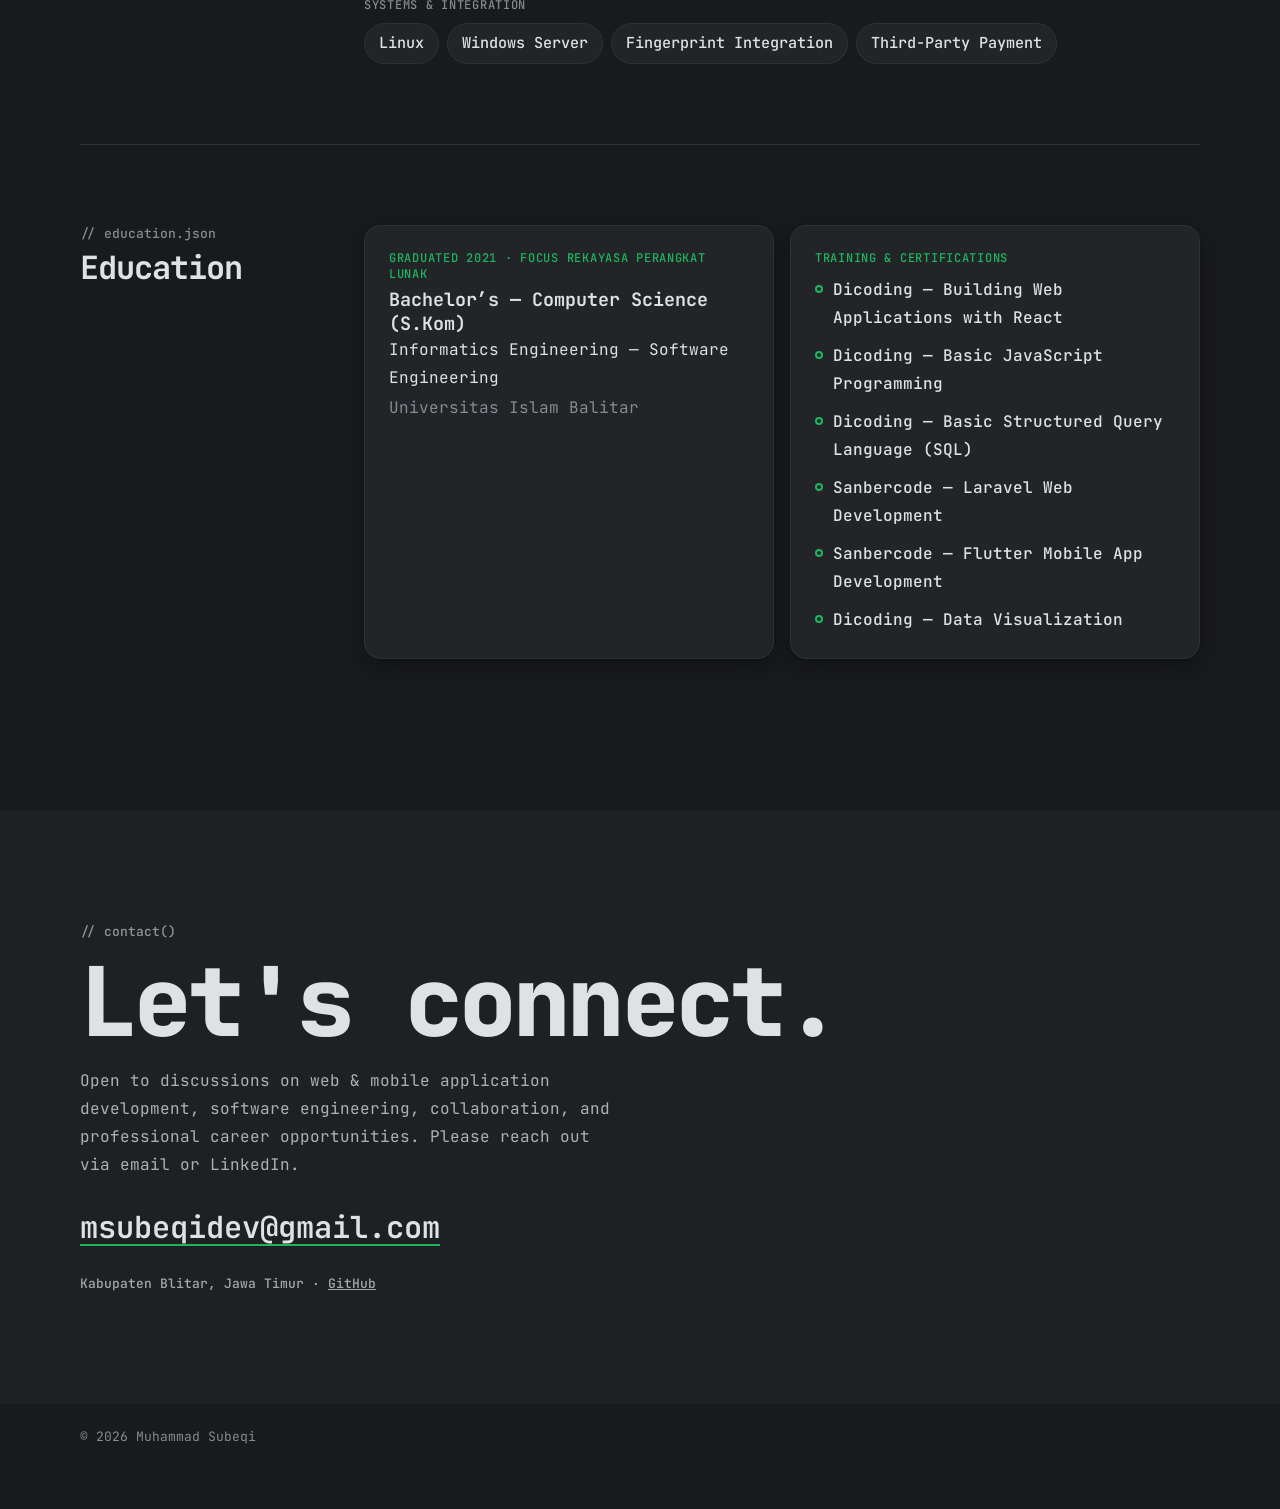
==== commit 7d1ceca9: "Update portfolio pilihan to display Puskopdit, Smartpower, PMB Dalwa without desc, category, and url" ====
--- a/index.html
+++ b/index.html
@@ -348,41 +348,27 @@
                 </div>
                 <div class="projects-grid">
                     <div class="project-card reveal">
-                        <div class="project-media"><img src="./assets/portfolio/2.png" alt="Sugarbaby Indonesia Platform" loading="lazy"></div>
+                        <div class="project-media"><img src="./assets/portfolio/6.png" alt="PUSKOPDIT JATIM" loading="lazy"></div>
                         <div class="project-body">
-                            <div class="project-header-row">
-                                <span class="project-kicker">Brand E-Commerce &amp; Web Platform</span>
-                                <a href="https://sugarbaby.co.id" target="_blank" rel="noopener noreferrer" class="project-domain-badge">sugarbaby.co.id &UpperRightArrow;</a>
-                            </div>
-                            <h3 class="project-title">Sugarbaby Indonesia Platform</h3>
-                            <p class="project-company">CV Libby Baby / CV Alpinika Unggul · sugarbaby.co.id</p>
-                            <p class="project-desc">Platform web resmi brand perlengkapan bayi Sugarbaby Indonesia berbasis Laravel dan Vite untuk katalog produk, dukungan pelanggan, dan verifikasi produk.</p>
-                            <div class="project-tags"><span>Laravel</span><span>Vite</span><span>PHP</span><span>MySQL</span><span>Bootstrap</span><span>REST API</span></div>
-                        </div>
-                    </div>
-                    <div class="project-card reveal">
-                        <div class="project-media"><img src="./assets/portfolio/7.png" alt="Smart Ticket PT Kindalin" loading="lazy"></div>
-                        <div class="project-body">
-                            <div class="project-header-row">
-                                <span class="project-kicker">Enterprise IT Service Management</span>
-                                <a href="https://ticket.kindalinutama.com" target="_blank" rel="noopener noreferrer" class="project-domain-badge">ticket.kindalinutama.com &UpperRightArrow;</a>
-                            </div>
-                            <h3 class="project-title">Smart Ticket PT Kindalin</h3>
-                            <p class="project-company">PT Kindalin Utama Internasional · ticket.kindalinutama.com</p>
-                            <p class="project-desc">Sistem ticketing terintegrasi untuk mengelola permintaan, laporan kendala IT, pemantauan SLA, dan penanganan teknisi antar-departemen secara terkoordinasi.</p>
-                            <div class="project-tags"><span>Laravel</span><span>Livewire</span><span>MySQL</span><span>REST API</span><span>Jira Sync</span></div>
+                            <h3 class="project-title">PUSKOPDIT JATIM</h3>
+                            <p class="project-company">Pusat Koperasi Kredit Jawa Timur</p>
+                            <div class="project-tags"><span>Laravel</span><span>MySQL</span><span>Financial Portal</span><span>Admin Dashboard</span></div>
                         </div>
                     </div>
                     <div class="project-card reveal">
                         <div class="project-media"><img src="./assets/portfolio/8.png" alt="SMARTPOWER APDAL" loading="lazy"></div>
                         <div class="project-body">
-                            <div class="project-header-row">
-                                <span class="project-kicker">Industrial IoT &amp; Telemetry</span>
-                            </div>
                             <h3 class="project-title">SMARTPOWER APDAL</h3>
                             <p class="project-company">PT Santinilestari Energi Indonesia</p>
-                            <p class="project-desc">Aplikasi monitoring APDAL (Alat Penyalur Daya Listrik) menampilkan status distribusi daya listrik real-time dan titik koordinat alat pada peta.</p>
                             <div class="project-tags"><span>IoT</span><span>Laravel</span><span>MySQL</span><span>Maps API</span><span>Live Telemetry</span></div>
+                        </div>
+                    </div>
+                    <div class="project-card reveal">
+                        <div class="project-media"><img src="./assets/portfolio/9.png" alt="PMB UII DALWA" loading="lazy"></div>
+                        <div class="project-body">
+                            <h3 class="project-title">PMB UII DALWA</h3>
+                            <p class="project-company">Universitas Islam Internasional Darullughah Wadda'wah</p>
+                            <div class="project-tags"><span>Laravel</span><span>Livewire</span><span>MySQL</span><span>Bootstrap</span><span>PDF Generator</span></div>
                         </div>
                     </div>
                 </div>
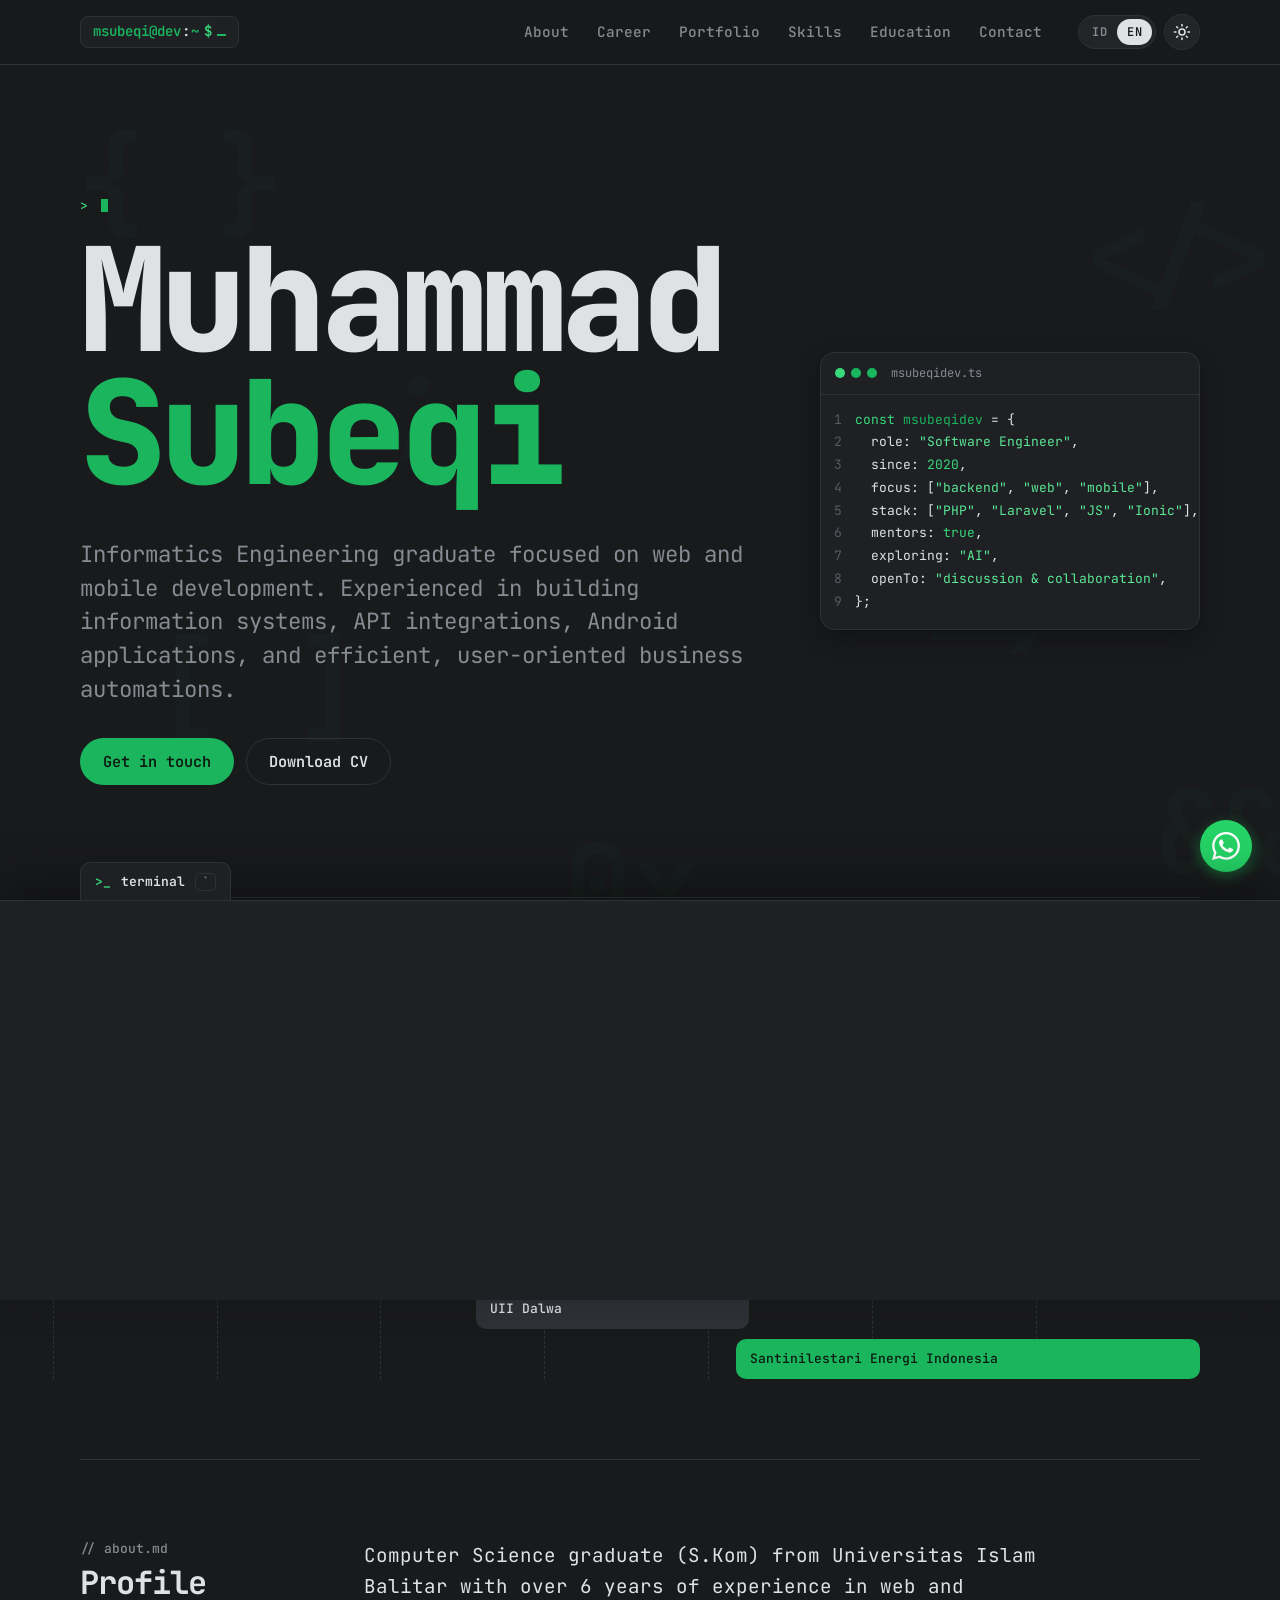
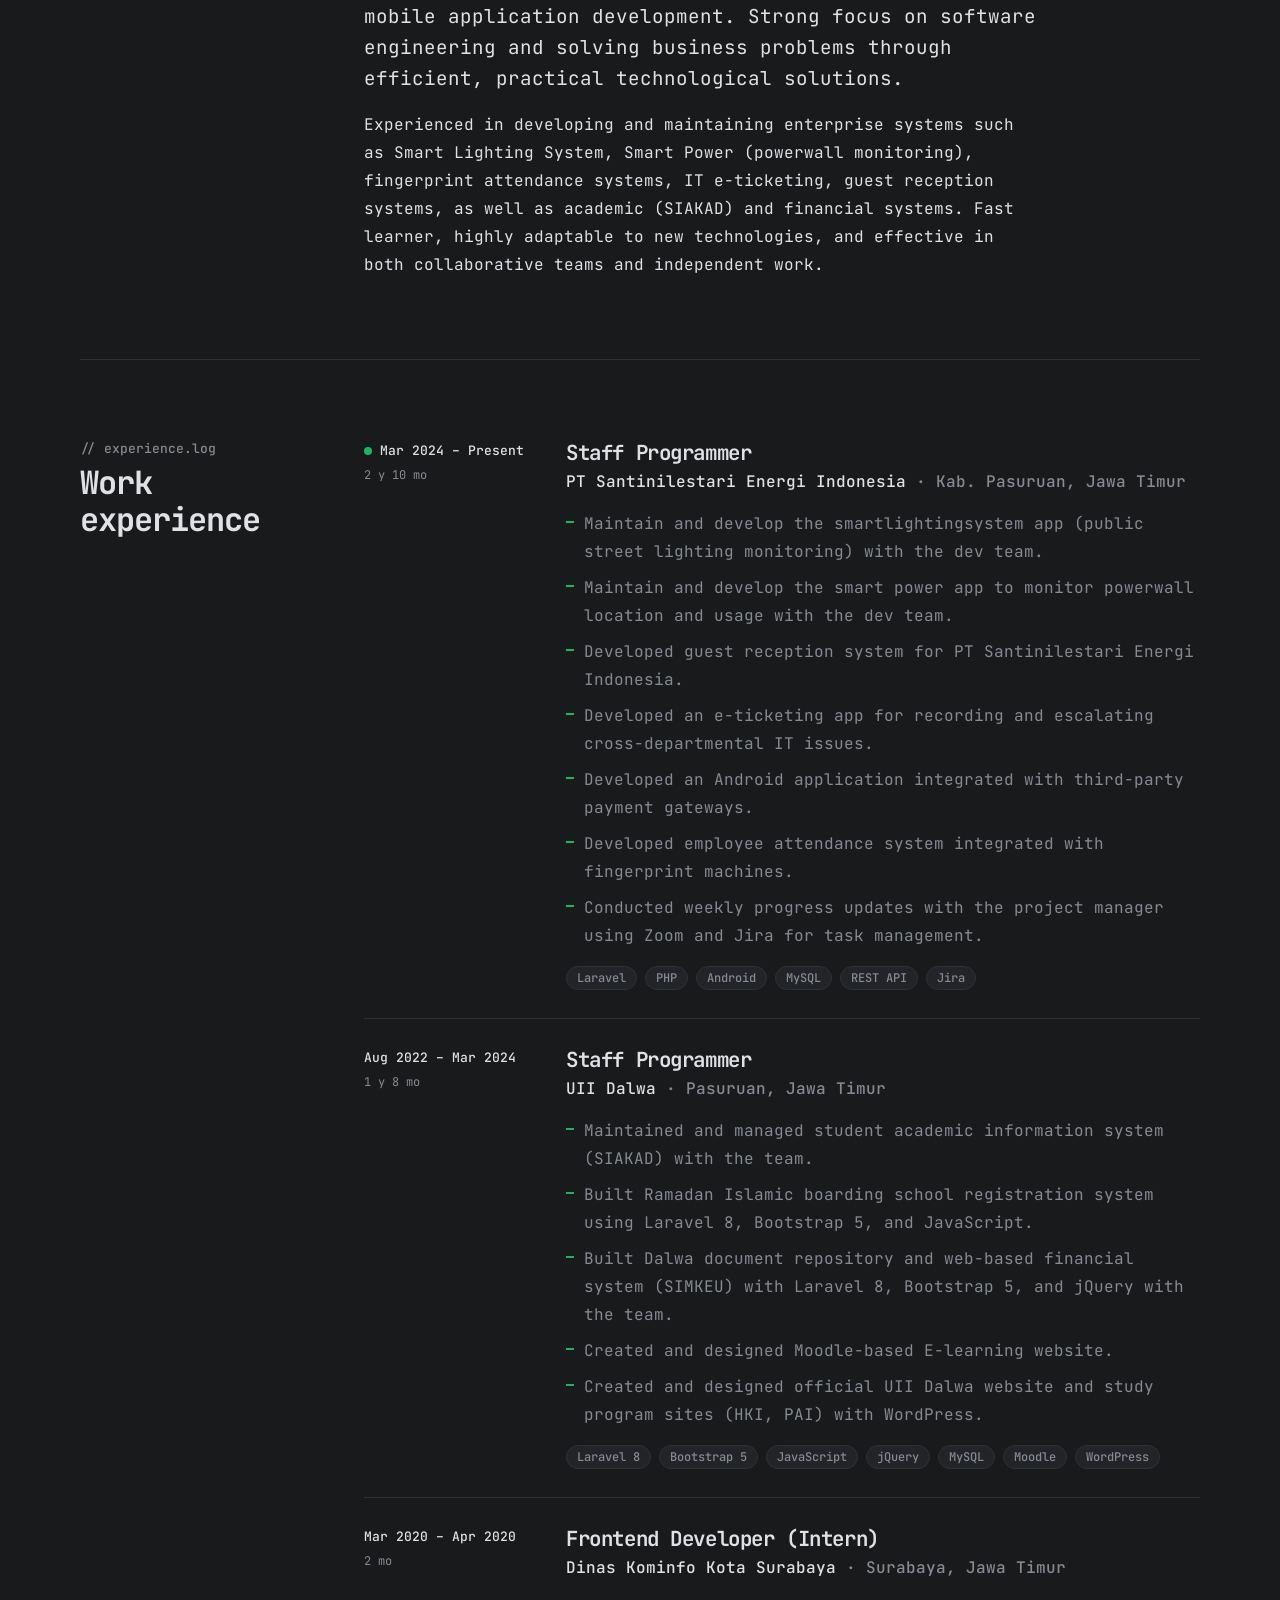
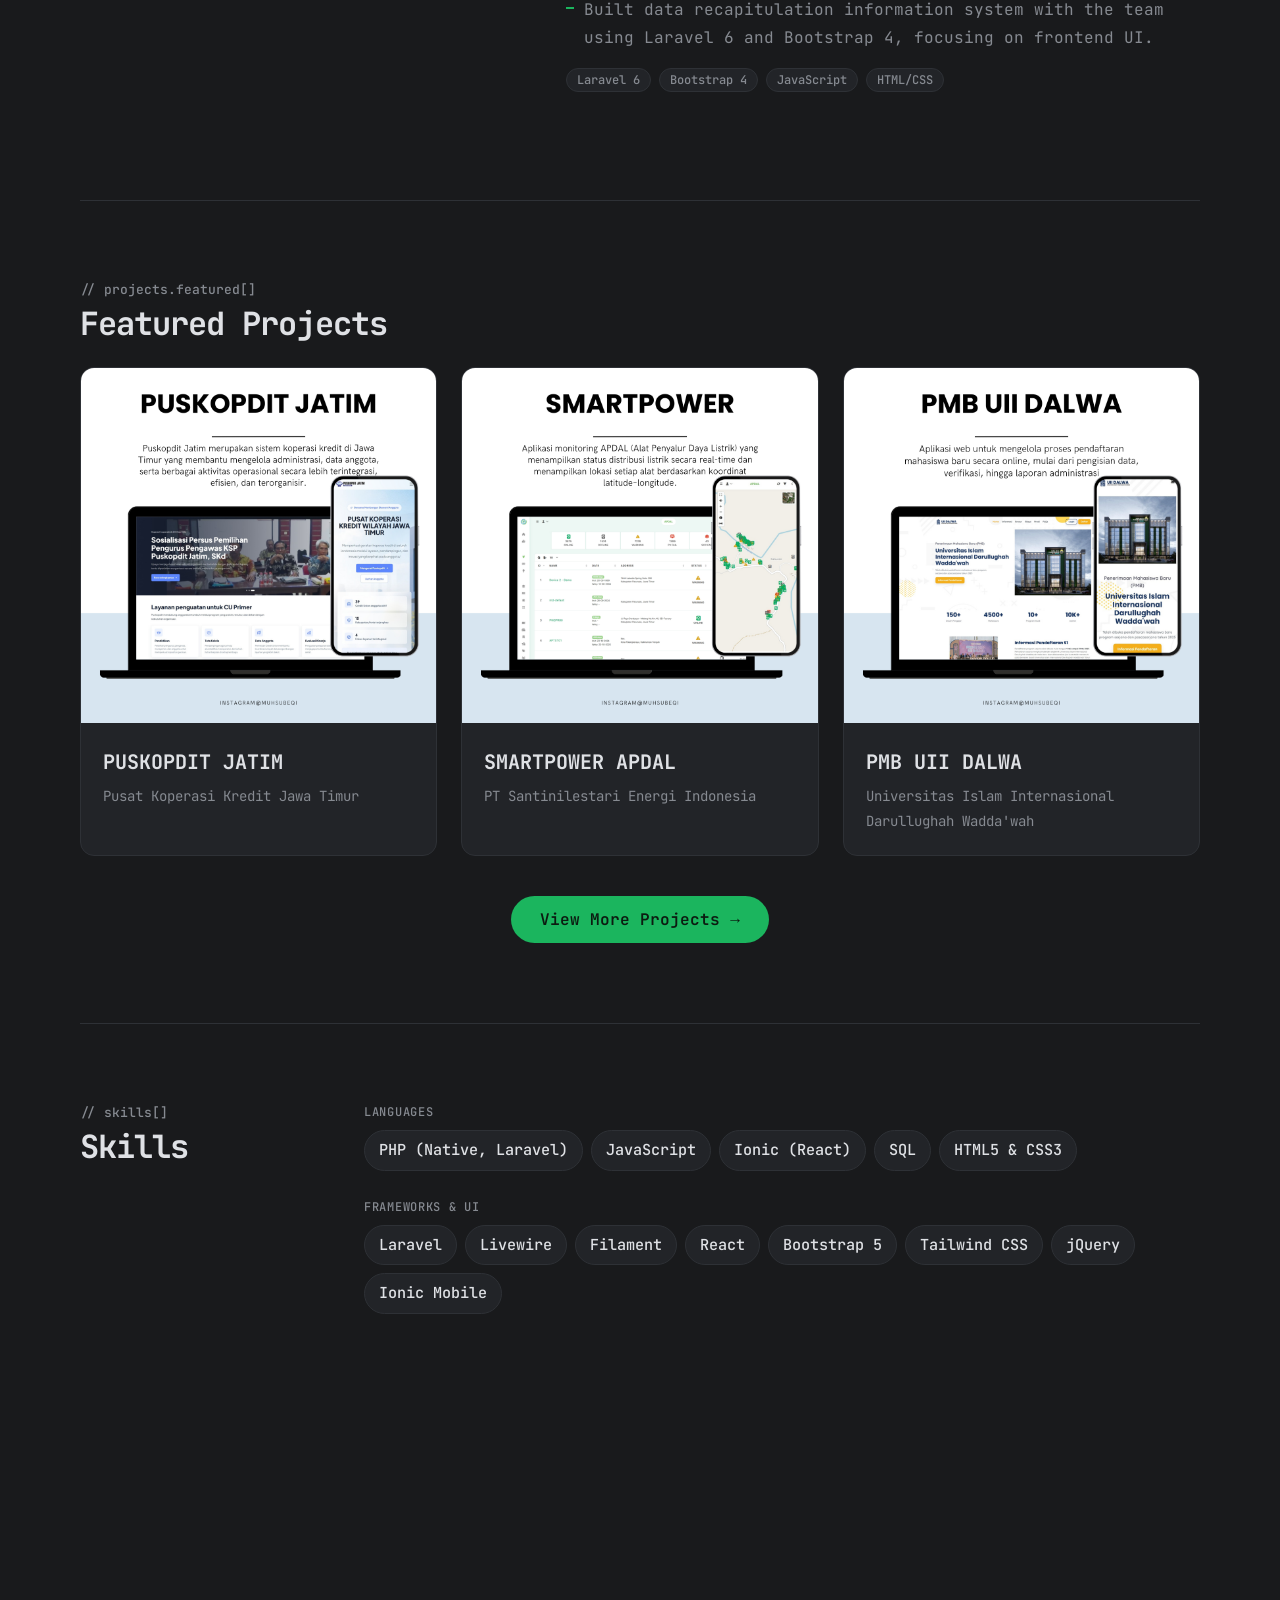
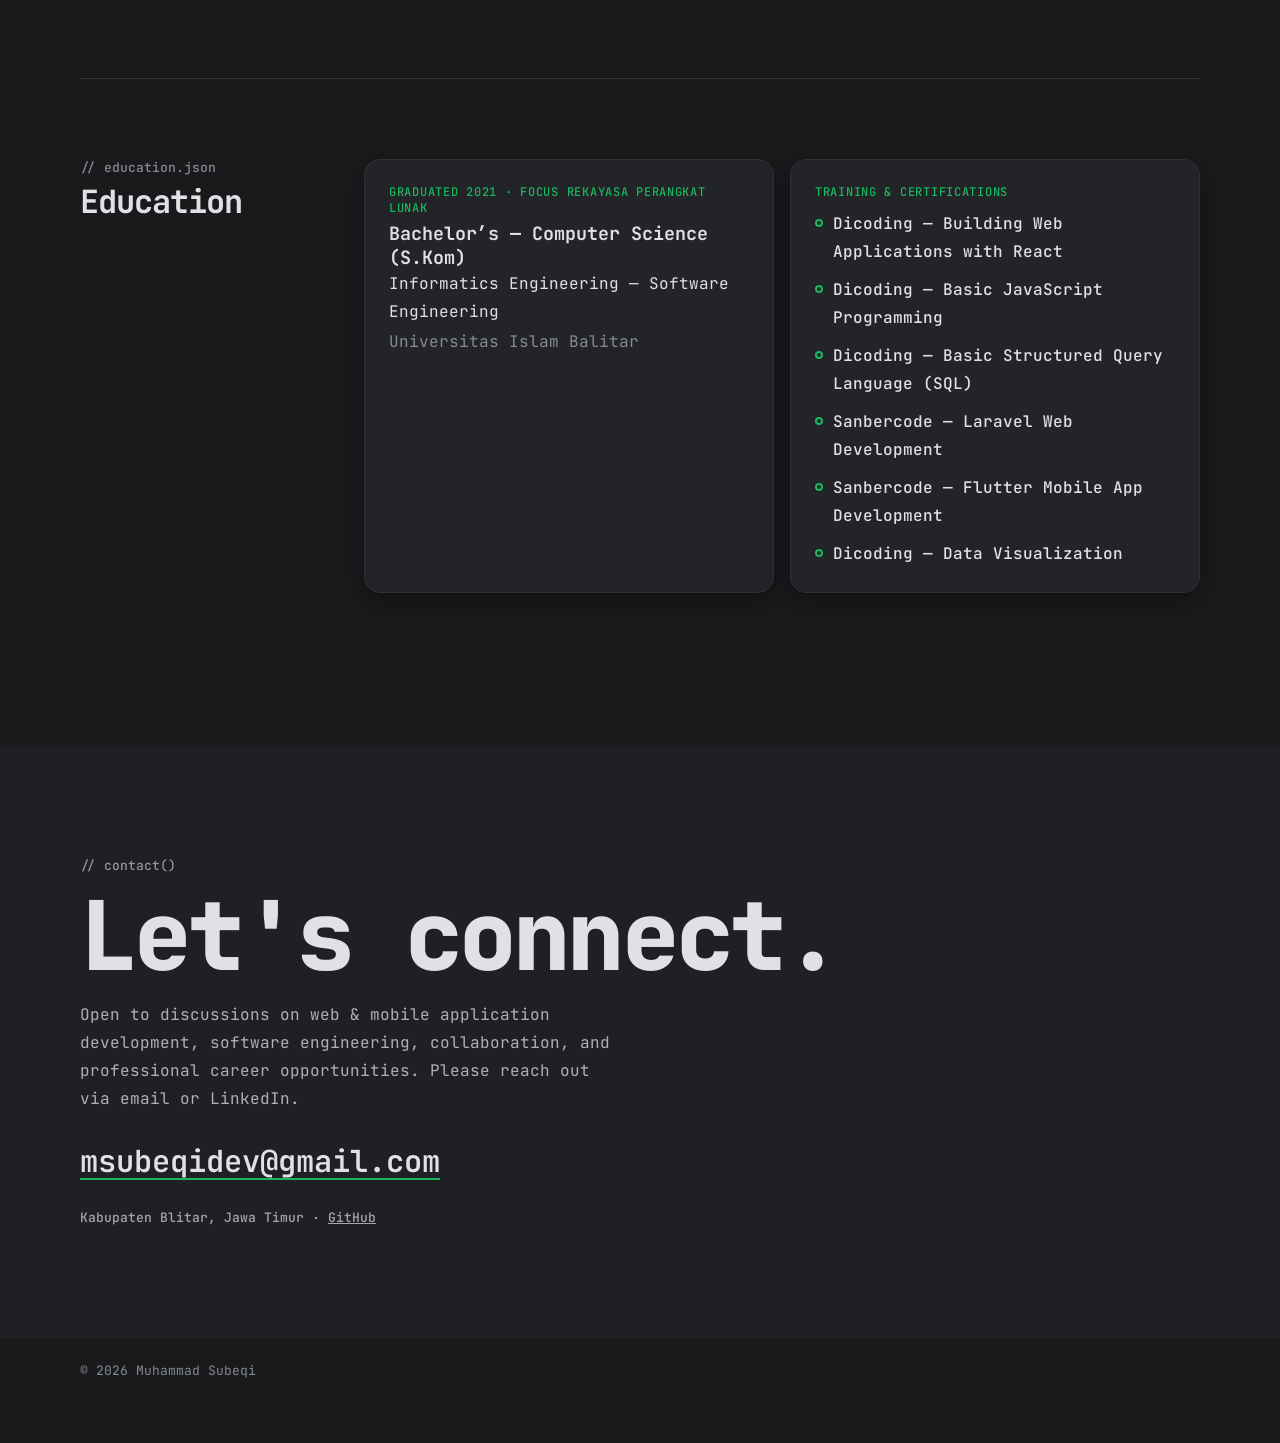
==== commit 286cdacc: "Remove tech stack tags (laravel, php, etc.) from portfolio cards across index and portfolio.html" ====
--- a/index.html
+++ b/index.html
@@ -352,7 +352,6 @@
                         <div class="project-body">
                             <h3 class="project-title">PUSKOPDIT JATIM</h3>
                             <p class="project-company">Pusat Koperasi Kredit Jawa Timur</p>
-                            <div class="project-tags"><span>Laravel</span><span>MySQL</span><span>Financial Portal</span><span>Admin Dashboard</span></div>
                         </div>
                     </div>
                     <div class="project-card reveal">
@@ -360,7 +359,6 @@
                         <div class="project-body">
                             <h3 class="project-title">SMARTPOWER APDAL</h3>
                             <p class="project-company">PT Santinilestari Energi Indonesia</p>
-                            <div class="project-tags"><span>IoT</span><span>Laravel</span><span>MySQL</span><span>Maps API</span><span>Live Telemetry</span></div>
                         </div>
                     </div>
                     <div class="project-card reveal">
@@ -368,7 +366,6 @@
                         <div class="project-body">
                             <h3 class="project-title">PMB UII DALWA</h3>
                             <p class="project-company">Universitas Islam Internasional Darullughah Wadda'wah</p>
-                            <div class="project-tags"><span>Laravel</span><span>Livewire</span><span>MySQL</span><span>Bootstrap</span><span>PDF Generator</span></div>
                         </div>
                     </div>
                 </div>
--- a/assets/index.css
+++ b/assets/index.css
@@ -1655,7 +1655,7 @@
 .project-company {
   font-size: .875rem;
   color: var(--muted);
-  margin-bottom: 12px;
+  margin-bottom: 0;
 }
 
 .project-desc {
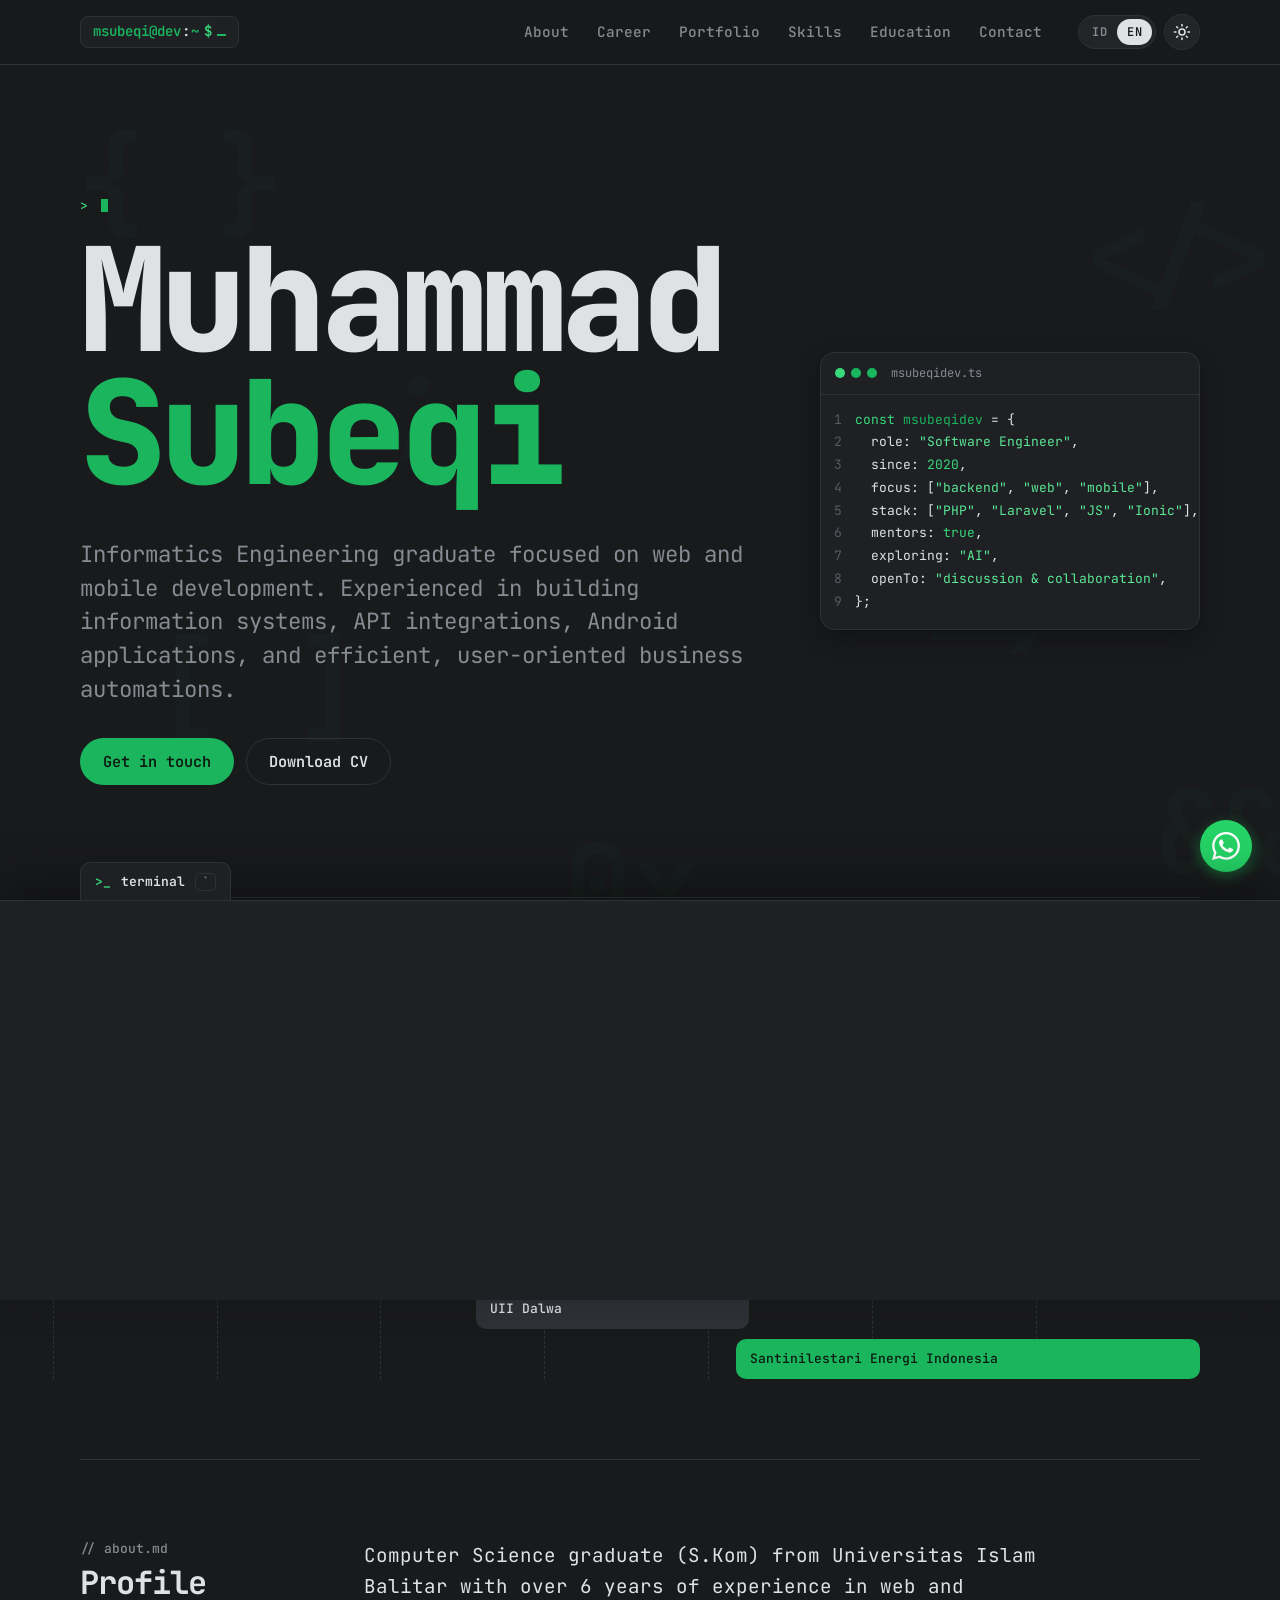
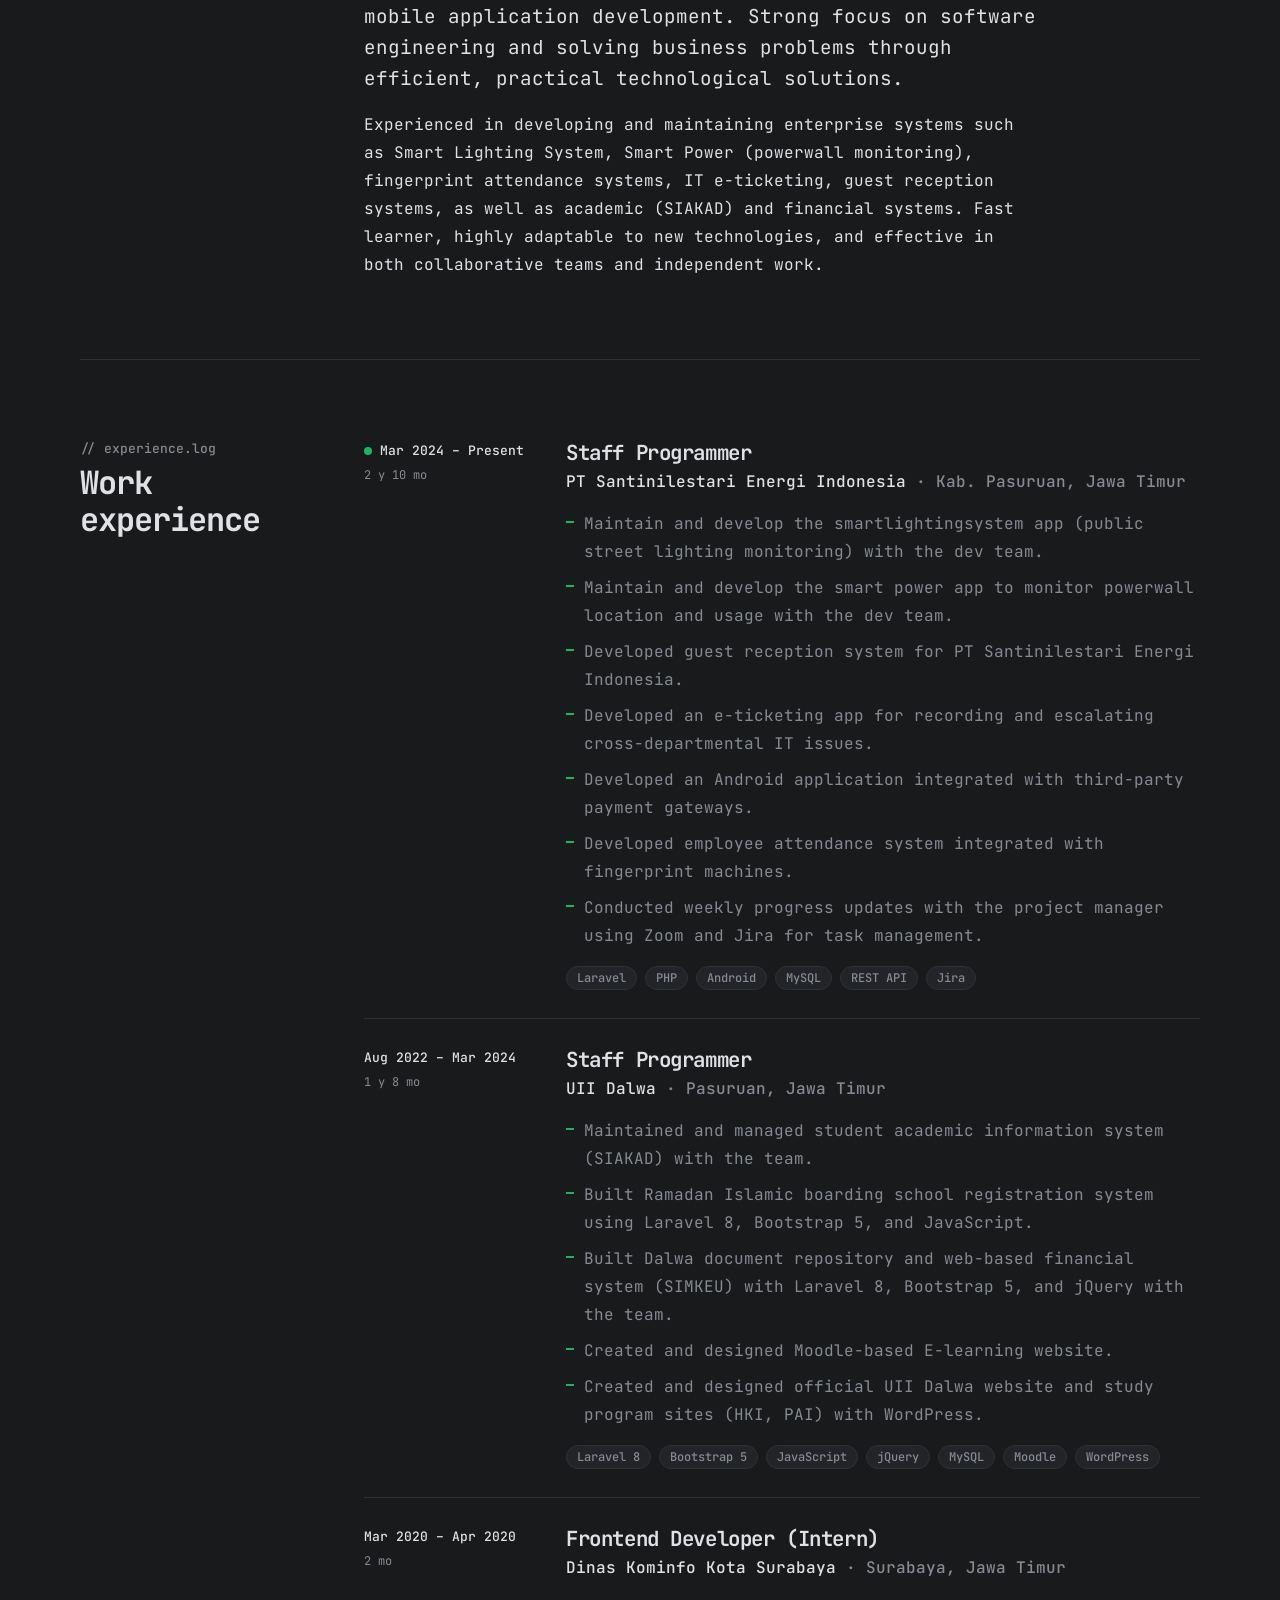
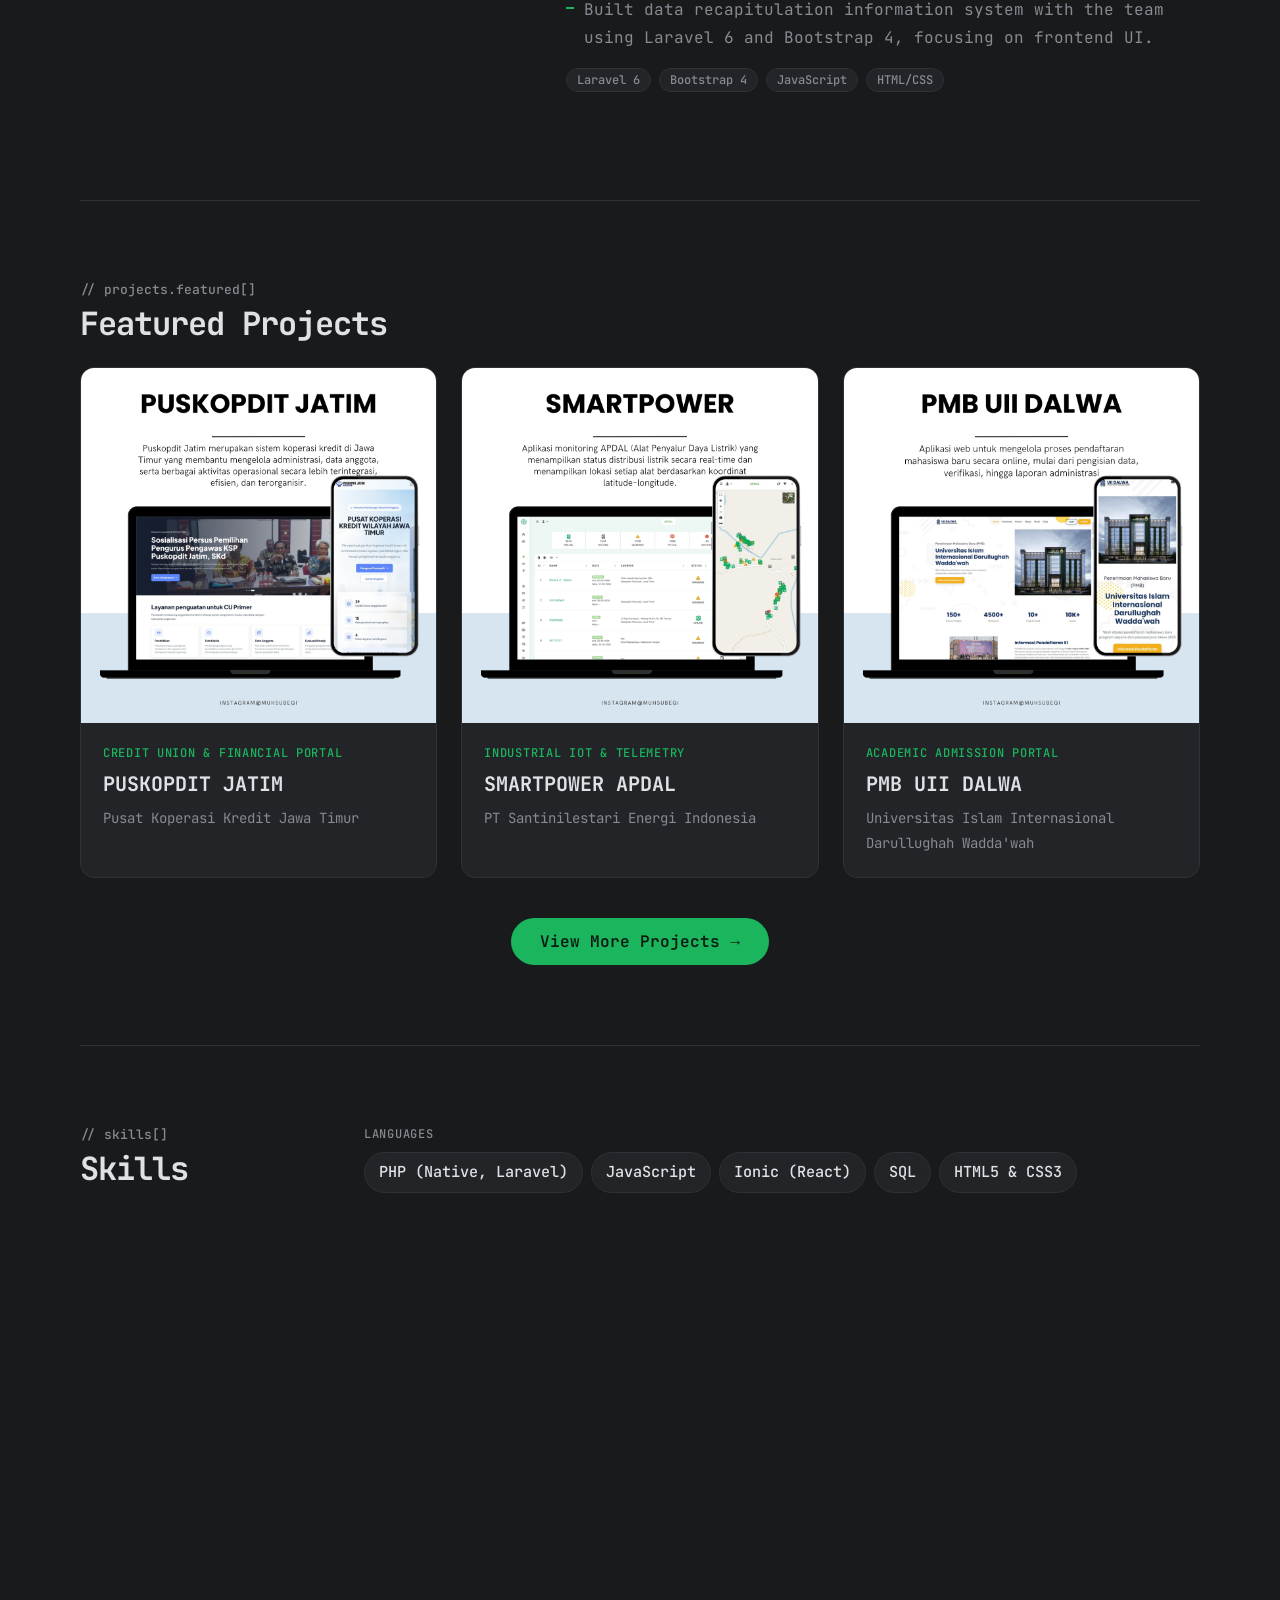
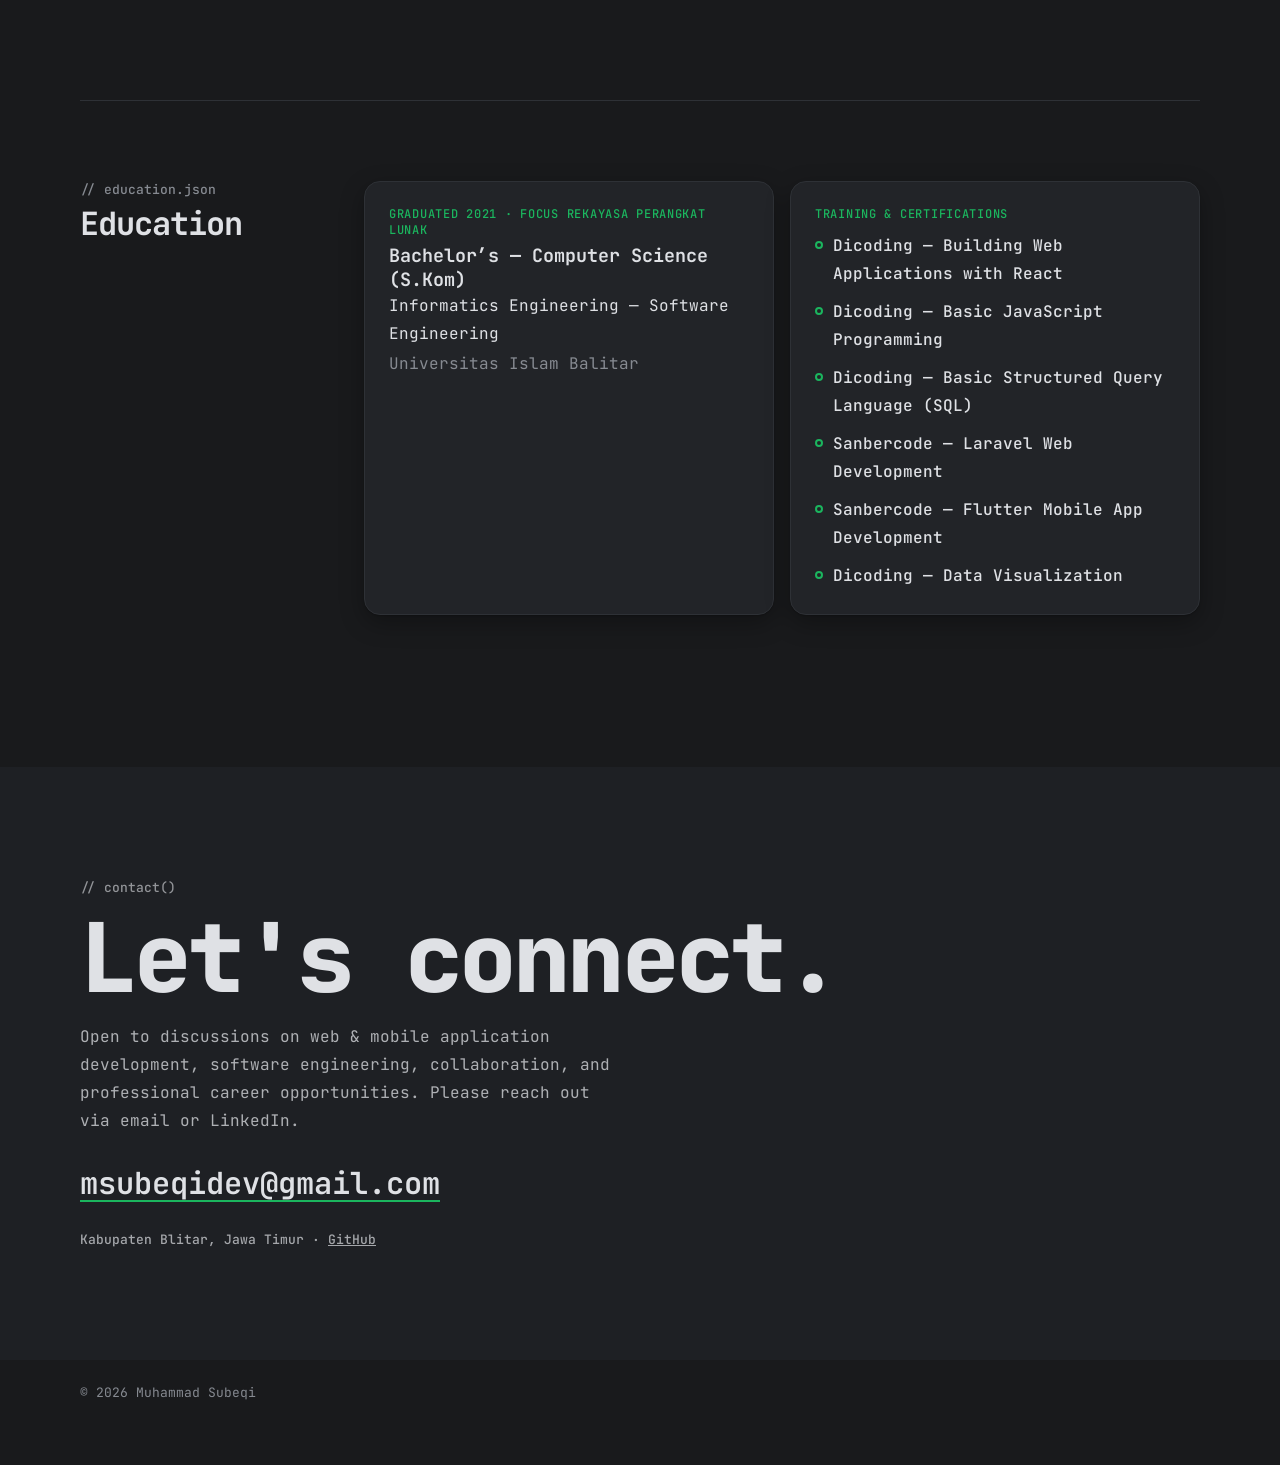
==== commit 3ad8a0a9: "Display category badge above portfolio title across index and portfolio.html" ====
--- a/index.html
+++ b/index.html
@@ -350,6 +350,7 @@
                     <div class="project-card reveal">
                         <div class="project-media"><img src="./assets/portfolio/6.png" alt="PUSKOPDIT JATIM" loading="lazy"></div>
                         <div class="project-body">
+                            <span class="project-kicker">Koperasi &amp; Portal Keuangan</span>
                             <h3 class="project-title">PUSKOPDIT JATIM</h3>
                             <p class="project-company">Pusat Koperasi Kredit Jawa Timur</p>
                         </div>
@@ -357,6 +358,7 @@
                     <div class="project-card reveal">
                         <div class="project-media"><img src="./assets/portfolio/8.png" alt="SMARTPOWER APDAL" loading="lazy"></div>
                         <div class="project-body">
+                            <span class="project-kicker">IoT &amp; Telemetri Daya</span>
                             <h3 class="project-title">SMARTPOWER APDAL</h3>
                             <p class="project-company">PT Santinilestari Energi Indonesia</p>
                         </div>
@@ -364,6 +366,7 @@
                     <div class="project-card reveal">
                         <div class="project-media"><img src="./assets/portfolio/9.png" alt="PMB UII DALWA" loading="lazy"></div>
                         <div class="project-body">
+                            <span class="project-kicker">Portal Akademik &amp; Penerimaan</span>
                             <h3 class="project-title">PMB UII DALWA</h3>
                             <p class="project-company">Universitas Islam Internasional Darullughah Wadda'wah</p>
                         </div>
